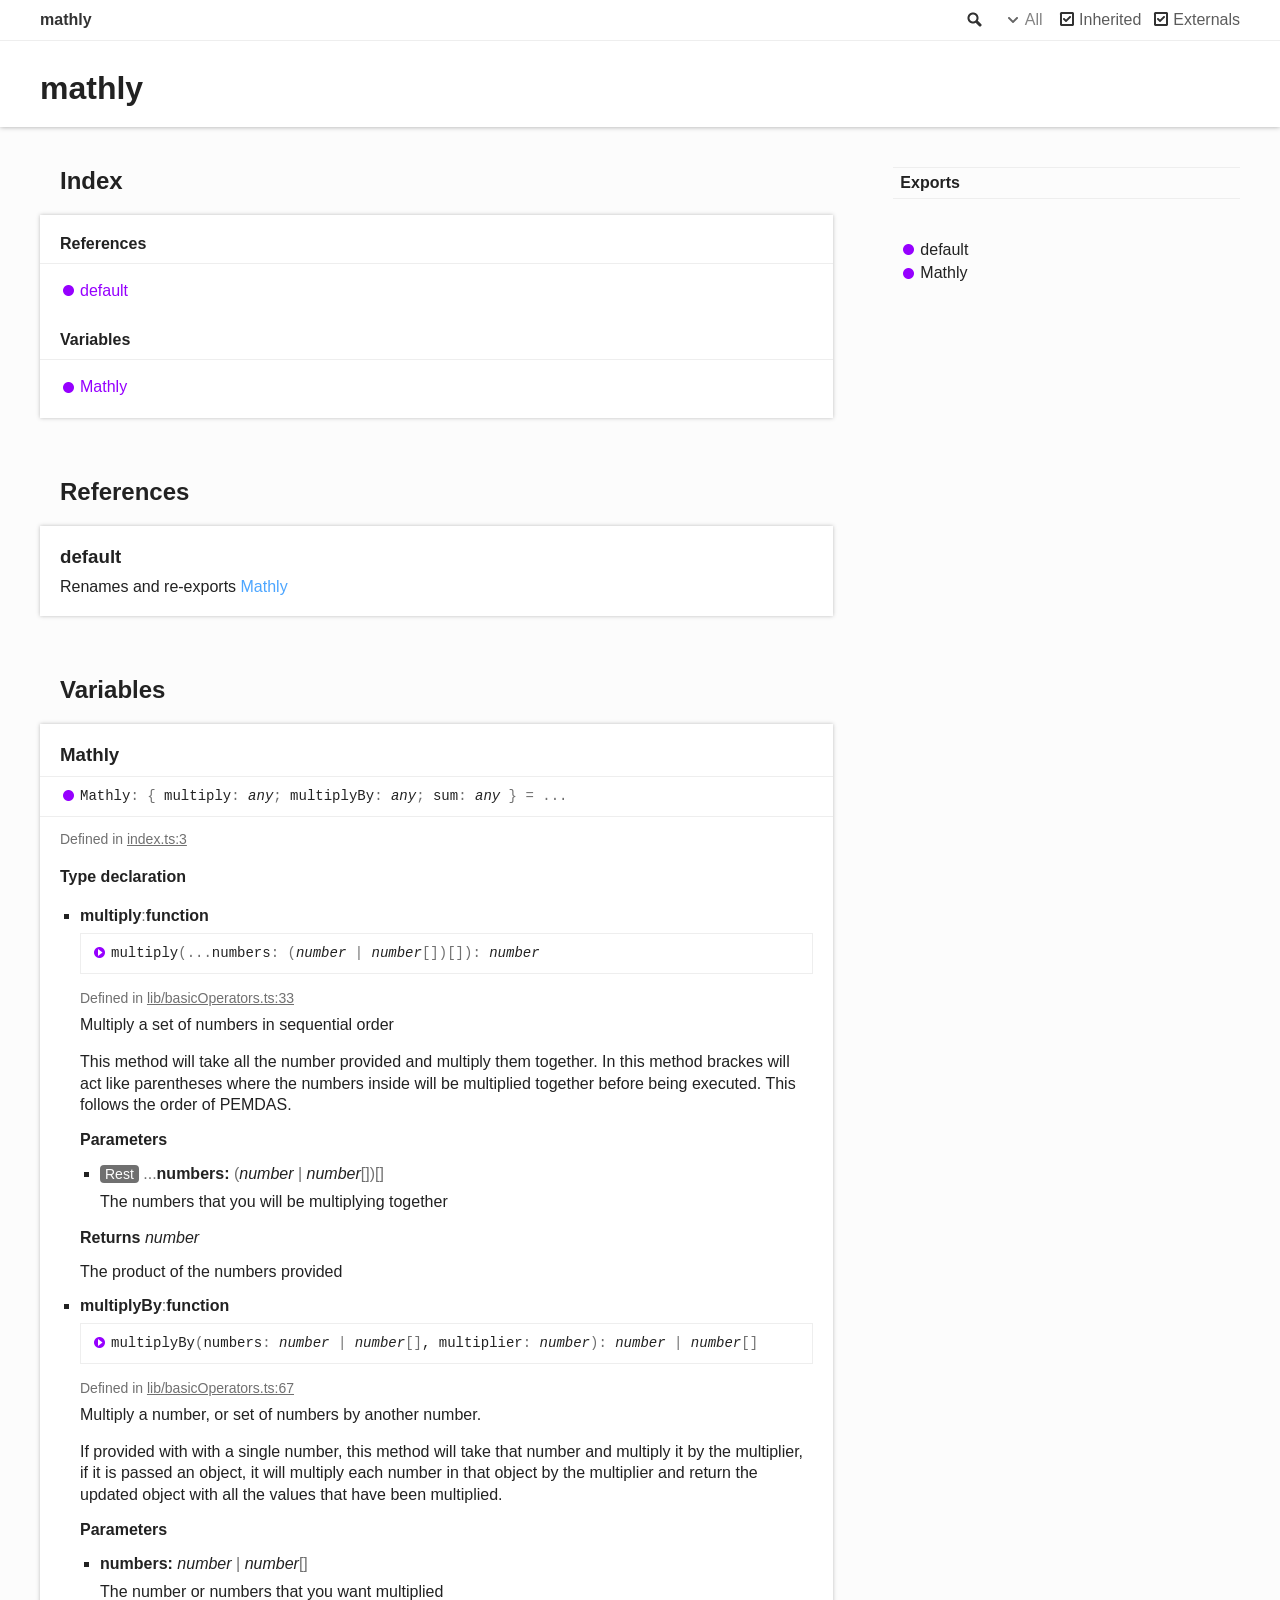
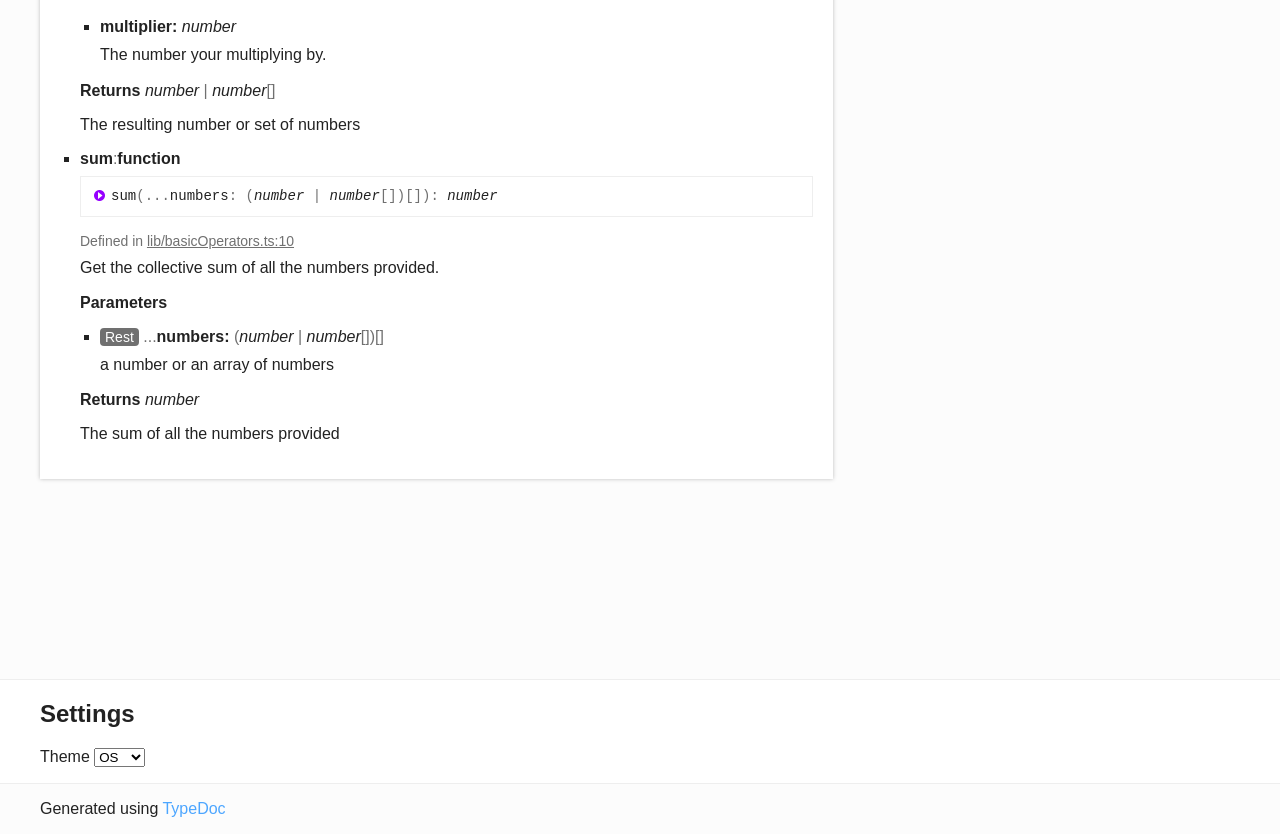
==== modules.html @ bd4e2dff "deploy: 43cf4c84e414faeef1e83f2909dddade9742cc37" ====
<!DOCTYPE html><html class="default"><head><meta charSet="utf-8"/><meta http-equiv="x-ua-compatible" content="IE=edge"/><title>mathly</title><meta name="description" content="Documentation for mathly"/><meta name="viewport" content="width=device-width, initial-scale=1"/><link rel="stylesheet" href="assets/style.css"/><link rel="stylesheet" href="assets/highlight.css"/><script async src="assets/search.js" id="search-script"></script></head><body><script>document.body.classList.add(localStorage.getItem("tsd-theme") || "os")</script><header><div class="tsd-page-toolbar"><div class="container"><div class="table-wrap"><div class="table-cell" id="tsd-search" data-base="."><div class="field"><label for="tsd-search-field" class="tsd-widget search no-caption">Search</label><input type="text" id="tsd-search-field"/></div><ul class="results"><li class="state loading">Preparing search index...</li><li class="state failure">The search index is not available</li></ul><a href="index.html" class="title">mathly</a></div><div class="table-cell" id="tsd-widgets"><div id="tsd-filter"><a href="#" class="tsd-widget options no-caption" data-toggle="options">Options</a><div class="tsd-filter-group"><div class="tsd-select" id="tsd-filter-visibility"><span class="tsd-select-label">All</span><ul class="tsd-select-list"><li data-value="public">Public</li><li data-value="protected">Public/Protected</li><li data-value="private" class="selected">All</li></ul></div> <input type="checkbox" id="tsd-filter-inherited" checked/><label class="tsd-widget" for="tsd-filter-inherited">Inherited</label><input type="checkbox" id="tsd-filter-externals" checked/><label class="tsd-widget" for="tsd-filter-externals">Externals</label></div></div><a href="#" class="tsd-widget menu no-caption" data-toggle="menu">Menu</a></div></div></div></div><div class="tsd-page-title"><div class="container"><h1>mathly</h1></div></div></header><div class="container container-main"><div class="row"><div class="col-8 col-content"><section class="tsd-panel-group tsd-index-group"><h2>Index</h2><section class="tsd-panel tsd-index-panel"><div class="tsd-index-content"><section class="tsd-index-section "><h3>References</h3><ul class="tsd-index-list"><li class="tsd-kind-reference"><a href="modules.html#default" class="tsd-kind-icon">default</a></li></ul></section><section class="tsd-index-section "><h3>Variables</h3><ul class="tsd-index-list"><li class="tsd-kind-variable"><a href="modules.html#Mathly" class="tsd-kind-icon">Mathly</a></li></ul></section></div></section></section><section class="tsd-panel-group tsd-member-group "><h2>References</h2><section class="tsd-panel tsd-member tsd-kind-reference"><a id="default" class="tsd-anchor"></a><h3>default</h3>Renames and re-exports <a href="modules.html#Mathly">Mathly</a></section></section><section class="tsd-panel-group tsd-member-group "><h2>Variables</h2><section class="tsd-panel tsd-member tsd-kind-variable"><a id="Mathly" class="tsd-anchor"></a><h3>Mathly</h3><div class="tsd-signature tsd-kind-icon">Mathly<span class="tsd-signature-symbol">:</span> <span class="tsd-signature-symbol">{ </span>multiply<span class="tsd-signature-symbol">: </span><span class="tsd-signature-type">any</span><span class="tsd-signature-symbol">; </span>multiplyBy<span class="tsd-signature-symbol">: </span><span class="tsd-signature-type">any</span><span class="tsd-signature-symbol">; </span>sum<span class="tsd-signature-symbol">: </span><span class="tsd-signature-type">any</span><span class="tsd-signature-symbol"> }</span><span class="tsd-signature-symbol"> = ...</span></div><aside class="tsd-sources"><ul><li>Defined in <a href="https://github.com/HoloPanio/mathly/blob/43cf4c8/src/index.ts#L3">index.ts:3</a></li></ul></aside><div class="tsd-type-declaration"><h4>Type declaration</h4><ul class="tsd-parameters"><li class="tsd-parameter"><h5>multiply<span class="tsd-signature-symbol">:</span>function</h5><ul class="tsd-signatures tsd-kind-method tsd-parent-kind-type-literal"><li class="tsd-signature tsd-kind-icon">multiply<span class="tsd-signature-symbol">(</span><span class="tsd-signature-symbol">...</span>numbers<span class="tsd-signature-symbol">: </span><span class="tsd-signature-symbol">(</span><span class="tsd-signature-type">number</span><span class="tsd-signature-symbol"> | </span><span class="tsd-signature-type">number</span><span class="tsd-signature-symbol">[]</span><span class="tsd-signature-symbol">)</span><span class="tsd-signature-symbol">[]</span><span class="tsd-signature-symbol">)</span><span class="tsd-signature-symbol">: </span><span class="tsd-signature-type">number</span></li></ul><ul class="tsd-descriptions"><li class="tsd-description"><aside class="tsd-sources"><ul><li>Defined in <a href="https://github.com/HoloPanio/mathly/blob/43cf4c8/src/lib/basicOperators.ts#L33">lib/basicOperators.ts:33</a></li></ul></aside><div class="tsd-comment tsd-typography"><div class="lead">
<p>Multiply a set of numbers in sequential order</p>
</div><div><p>This method will take all the number provided and multiply them together.  In this method brackes
will act like parentheses where the numbers inside will be multiplied together before being executed.
This follows the order of PEMDAS.</p>
</div></div><h4 class="tsd-parameters-title">Parameters</h4><ul class="tsd-parameters"><li><h5><span class="tsd-flag ts-flagRest">Rest</span> <span class="tsd-signature-symbol">...</span>numbers: <span class="tsd-signature-symbol">(</span><span class="tsd-signature-type">number</span><span class="tsd-signature-symbol"> | </span><span class="tsd-signature-type">number</span><span class="tsd-signature-symbol">[]</span><span class="tsd-signature-symbol">)</span><span class="tsd-signature-symbol">[]</span></h5><div class="tsd-comment tsd-typography"><div class="lead">
<p>The numbers that you will be multiplying together</p>
</div></div></li></ul><h4 class="tsd-returns-title">Returns <span class="tsd-signature-type">number</span></h4><div><p>The product of the numbers provided</p>
</div></li></ul></li><li class="tsd-parameter"><h5>multiply<wbr/>By<span class="tsd-signature-symbol">:</span>function</h5><ul class="tsd-signatures tsd-kind-method tsd-parent-kind-type-literal"><li class="tsd-signature tsd-kind-icon">multiply<wbr/>By<span class="tsd-signature-symbol">(</span>numbers<span class="tsd-signature-symbol">: </span><span class="tsd-signature-type">number</span><span class="tsd-signature-symbol"> | </span><span class="tsd-signature-type">number</span><span class="tsd-signature-symbol">[]</span>, multiplier<span class="tsd-signature-symbol">: </span><span class="tsd-signature-type">number</span><span class="tsd-signature-symbol">)</span><span class="tsd-signature-symbol">: </span><span class="tsd-signature-type">number</span><span class="tsd-signature-symbol"> | </span><span class="tsd-signature-type">number</span><span class="tsd-signature-symbol">[]</span></li></ul><ul class="tsd-descriptions"><li class="tsd-description"><aside class="tsd-sources"><ul><li>Defined in <a href="https://github.com/HoloPanio/mathly/blob/43cf4c8/src/lib/basicOperators.ts#L67">lib/basicOperators.ts:67</a></li></ul></aside><div class="tsd-comment tsd-typography"><div class="lead">
<p>Multiply a number, or set of numbers by another number.</p>
</div><div><p>If provided with with a single number, this method will take that number and multiply it by the
multiplier, if it is passed an object, it will multiply each number in that object by the multiplier
and return the updated object with all the values that have been multiplied.</p>
</div></div><h4 class="tsd-parameters-title">Parameters</h4><ul class="tsd-parameters"><li><h5>numbers: <span class="tsd-signature-type">number</span><span class="tsd-signature-symbol"> | </span><span class="tsd-signature-type">number</span><span class="tsd-signature-symbol">[]</span></h5><div class="tsd-comment tsd-typography"><div class="lead">
<p>The number or numbers that you want multiplied</p>
</div></div></li><li><h5>multiplier: <span class="tsd-signature-type">number</span></h5><div class="tsd-comment tsd-typography"><div class="lead">
<p>The number your multiplying by.</p>
</div></div></li></ul><h4 class="tsd-returns-title">Returns <span class="tsd-signature-type">number</span><span class="tsd-signature-symbol"> | </span><span class="tsd-signature-type">number</span><span class="tsd-signature-symbol">[]</span></h4><div><p>The resulting number or set of numbers</p>
</div></li></ul></li><li class="tsd-parameter"><h5>sum<span class="tsd-signature-symbol">:</span>function</h5><ul class="tsd-signatures tsd-kind-method tsd-parent-kind-type-literal"><li class="tsd-signature tsd-kind-icon">sum<span class="tsd-signature-symbol">(</span><span class="tsd-signature-symbol">...</span>numbers<span class="tsd-signature-symbol">: </span><span class="tsd-signature-symbol">(</span><span class="tsd-signature-type">number</span><span class="tsd-signature-symbol"> | </span><span class="tsd-signature-type">number</span><span class="tsd-signature-symbol">[]</span><span class="tsd-signature-symbol">)</span><span class="tsd-signature-symbol">[]</span><span class="tsd-signature-symbol">)</span><span class="tsd-signature-symbol">: </span><span class="tsd-signature-type">number</span></li></ul><ul class="tsd-descriptions"><li class="tsd-description"><aside class="tsd-sources"><ul><li>Defined in <a href="https://github.com/HoloPanio/mathly/blob/43cf4c8/src/lib/basicOperators.ts#L10">lib/basicOperators.ts:10</a></li></ul></aside><div class="tsd-comment tsd-typography"><div class="lead">
<p>Get the collective sum of all the numbers provided.</p>
</div></div><h4 class="tsd-parameters-title">Parameters</h4><ul class="tsd-parameters"><li><h5><span class="tsd-flag ts-flagRest">Rest</span> <span class="tsd-signature-symbol">...</span>numbers: <span class="tsd-signature-symbol">(</span><span class="tsd-signature-type">number</span><span class="tsd-signature-symbol"> | </span><span class="tsd-signature-type">number</span><span class="tsd-signature-symbol">[]</span><span class="tsd-signature-symbol">)</span><span class="tsd-signature-symbol">[]</span></h5><div class="tsd-comment tsd-typography"><div class="lead">
<p>a number or an array of numbers</p>
</div></div></li></ul><h4 class="tsd-returns-title">Returns <span class="tsd-signature-type">number</span></h4><div><p>The sum of all the numbers provided</p>
</div></li></ul></li></ul></div></section></section></div><div class="col-4 col-menu menu-sticky-wrap menu-highlight"><nav class="tsd-navigation primary"><ul><li class="current"><a href="modules.html">Exports</a></li></ul></nav><nav class="tsd-navigation secondary menu-sticky"><ul><li class="tsd-kind-reference"><a href="modules.html#default" class="tsd-kind-icon">default</a></li><li class="tsd-kind-variable"><a href="modules.html#Mathly" class="tsd-kind-icon">Mathly</a></li></ul></nav></div></div></div><footer class="with-border-bottom"><div class="container"><h2>Settings</h2><p>Theme <select id="theme"><option value="os">OS</option><option value="light">Light</option><option value="dark">Dark</option></select></p></div></footer><div class="container tsd-generator"><p>Generated using <a href="https://typedoc.org/" target="_blank">TypeDoc</a></p></div><div class="overlay"></div><script src="assets/main.js"></script></body></html>
---- assets/style.css ----
@import url("./icons.css");

:root {
    /* Light */
    --light-color-background: #fcfcfc;
    --light-color-secondary-background: #fff;
    --light-color-text: #222;
    --light-color-text-aside: #707070;
    --light-color-link: #4da6ff;
    --light-color-menu-divider: #eee;
    --light-color-menu-divider-focus: #000;
    --light-color-menu-label: #707070;
    --light-color-panel: var(--light-color-secondary-background);
    --light-color-panel-divider: #eee;
    --light-color-comment-tag: #707070;
    --light-color-comment-tag-text: #fff;
    --light-color-ts: #9600ff;
    --light-color-ts-interface: #647f1b;
    --light-color-ts-enum: #937210;
    --light-color-ts-class: #0672de;
    --light-color-ts-private: #707070;
    --light-color-toolbar: #fff;
    --light-color-toolbar-text: #333;
    --light-icon-filter: invert(0);
    --light-external-icon: url("data:image/svg+xml;utf8,<svg xmlns='http://www.w3.org/2000/svg' viewBox='0 0 100 100' width='10' height='10'><path fill-opacity='0' stroke='%23000' stroke-width='10' d='m43,35H5v60h60V57M45,5v10l10,10-30,30 20,20 30-30 10,10h10V5z'/></svg>");

    /* Dark */
    --dark-color-background: #36393f;
    --dark-color-secondary-background: #2f3136;
    --dark-color-text: #ffffff;
    --dark-color-text-aside: #e6e4e4;
    --dark-color-link: #00aff4;
    --dark-color-menu-divider: #eee;
    --dark-color-menu-divider-focus: #000;
    --dark-color-menu-label: #707070;
    --dark-color-panel: var(--dark-color-secondary-background);
    --dark-color-panel-divider: #818181;
    --dark-color-comment-tag: #dcddde;
    --dark-color-comment-tag-text: #2f3136;
    --dark-color-ts: #c97dff;
    --dark-color-ts-interface: #9cbe3c;
    --dark-color-ts-enum: #d6ab29;
    --dark-color-ts-class: #3695f3;
    --dark-color-ts-private: #e2e2e2;
    --dark-color-toolbar: #34373c;
    --dark-color-toolbar-text: #ffffff;
    --dark-icon-filter: invert(1);
    --dark-external-icon: url("data:image/svg+xml;utf8,<svg xmlns='http://www.w3.org/2000/svg' viewBox='0 0 100 100' width='10' height='10'><path fill-opacity='0' stroke='%23fff' stroke-width='10' d='m43,35H5v60h60V57M45,5v10l10,10-30,30 20,20 30-30 10,10h10V5z'/></svg>");
}

@media (prefers-color-scheme: light) {
    :root {
        --color-background: var(--light-color-background);
        --color-secondary-background: var(--light-color-secondary-background);
        --color-text: var(--light-color-text);
        --color-text-aside: var(--light-color-text-aside);
        --color-link: var(--light-color-link);
        --color-menu-divider: var(--light-color-menu-divider);
        --color-menu-divider-focus: var(--light-color-menu-divider-focus);
        --color-menu-label: var(--light-color-menu-label);
        --color-panel: var(--light-color-panel);
        --color-panel-divider: var(--light-color-panel-divider);
        --color-comment-tag: var(--light-color-comment-tag);
        --color-comment-tag-text: var(--light-color-comment-tag-text);
        --color-ts: var(--light-color-ts);
        --color-ts-interface: var(--light-color-ts-interface);
        --color-ts-enum: var(--light-color-ts-enum);
        --color-ts-class: var(--light-color-ts-class);
        --color-ts-private: var(--light-color-ts-private);
        --color-toolbar: var(--light-color-toolbar);
        --color-toolbar-text: var(--light-color-toolbar-text);
        --icon-filter: var(--light-icon-filter);
        --external-icon: var(--light-external-icon);
    }
}

@media (prefers-color-scheme: dark) {
    :root {
        --color-background: var(--dark-color-background);
        --color-secondary-background: var(--dark-color-secondary-background);
        --color-text: var(--dark-color-text);
        --color-text-aside: var(--dark-color-text-aside);
        --color-link: var(--dark-color-link);
        --color-menu-divider: var(--dark-color-menu-divider);
        --color-menu-divider-focus: var(--dark-color-menu-divider-focus);
        --color-menu-label: var(--dark-color-menu-label);
        --color-panel: var(--dark-color-panel);
        --color-panel-divider: var(--dark-color-panel-divider);
        --color-comment-tag: var(--dark-color-comment-tag);
        --color-comment-tag-text: var(--dark-color-comment-tag-text);
        --color-ts: var(--dark-color-ts);
        --color-ts-interface: var(--dark-color-ts-interface);
        --color-ts-enum: var(--dark-color-ts-enum);
        --color-ts-class: var(--dark-color-ts-class);
        --color-ts-private: var(--dark-color-ts-private);
        --color-toolbar: var(--dark-color-toolbar);
        --color-toolbar-text: var(--dark-color-toolbar-text);
        --icon-filter: var(--dark-icon-filter);
        --external-icon: var(--dark-external-icon);
    }
}

body {
    margin: 0;
}

body.light {
    --color-background: var(--light-color-background);
    --color-secondary-background: var(--light-color-secondary-background);
    --color-text: var(--light-color-text);
    --color-text-aside: var(--light-color-text-aside);
    --color-link: var(--light-color-link);
    --color-menu-divider: var(--light-color-menu-divider);
    --color-menu-divider-focus: var(--light-color-menu-divider-focus);
    --color-menu-label: var(--light-color-menu-label);
    --color-panel: var(--light-color-panel);
    --color-panel-divider: var(--light-color-panel-divider);
    --color-comment-tag: var(--light-color-comment-tag);
    --color-comment-tag-text: var(--light-color-comment-tag-text);
    --color-ts: var(--light-color-ts);
    --color-ts-interface: var(--light-color-ts-interface);
    --color-ts-enum: var(--light-color-ts-enum);
    --color-ts-class: var(--light-color-ts-class);
    --color-ts-private: var(--light-color-ts-private);
    --color-toolbar: var(--light-color-toolbar);
    --color-toolbar-text: var(--light-color-toolbar-text);
    --icon-filter: var(--light-icon-filter);
    --external-icon: var(--light-external-icon);
}

body.dark {
    --color-background: var(--dark-color-background);
    --color-secondary-background: var(--dark-color-secondary-background);
    --color-text: var(--dark-color-text);
    --color-text-aside: var(--dark-color-text-aside);
    --color-link: var(--dark-color-link);
    --color-menu-divider: var(--dark-color-menu-divider);
    --color-menu-divider-focus: var(--dark-color-menu-divider-focus);
    --color-menu-label: var(--dark-color-menu-label);
    --color-panel: var(--dark-color-panel);
    --color-panel-divider: var(--dark-color-panel-divider);
    --color-comment-tag: var(--dark-color-comment-tag);
    --color-comment-tag-text: var(--dark-color-comment-tag-text);
    --color-ts: var(--dark-color-ts);
    --color-ts-interface: var(--dark-color-ts-interface);
    --color-ts-enum: var(--dark-color-ts-enum);
    --color-ts-class: var(--dark-color-ts-class);
    --color-ts-private: var(--dark-color-ts-private);
    --color-toolbar: var(--dark-color-toolbar);
    --color-toolbar-text: var(--dark-color-toolbar-text);
    --icon-filter: var(--dark-icon-filter);
    --external-icon: var(--dark-external-icon);
}

h1 {
    font-size: 2em;
    margin: 0.67em 0;
}

h2 {
    font-size: 1.5em;
    margin: 0.83em 0;
}

h3 {
    font-size: 1.17em;
    margin: 1em 0;
}

h4,
.tsd-index-panel h3 {
    font-size: 1em;
    margin: 1.33em 0;
}

h5 {
    font-size: 0.83em;
    margin: 1.67em 0;
}

h6 {
    font-size: 0.67em;
    margin: 2.33em 0;
}

pre {
    white-space: pre;
    white-space: pre-wrap;
    word-wrap: break-word;
}

dl,
menu,
ol,
ul {
    margin: 1em 0;
}

dd {
    margin: 0 0 0 40px;
}

.container {
    max-width: 1200px;
    margin: 0 auto;
    padding: 0 40px;
}
@media (max-width: 640px) {
    .container {
        padding: 0 20px;
    }
}

.container-main {
    padding-bottom: 200px;
}

.row {
    display: flex;
    position: relative;
    margin: 0 -10px;
}
.row:after {
    visibility: hidden;
    display: block;
    content: "";
    clear: both;
    height: 0;
}

.col-4,
.col-8 {
    box-sizing: border-box;
    float: left;
    padding: 0 10px;
}

.col-4 {
    width: 33.3333333333%;
}
.col-8 {
    width: 66.6666666667%;
}

ul.tsd-descriptions > li > :first-child,
.tsd-panel > :first-child,
.col-8 > :first-child,
.col-4 > :first-child,
ul.tsd-descriptions > li > :first-child > :first-child,
.tsd-panel > :first-child > :first-child,
.col-8 > :first-child > :first-child,
.col-4 > :first-child > :first-child,
ul.tsd-descriptions > li > :first-child > :first-child > :first-child,
.tsd-panel > :first-child > :first-child > :first-child,
.col-8 > :first-child > :first-child > :first-child,
.col-4 > :first-child > :first-child > :first-child {
    margin-top: 0;
}
ul.tsd-descriptions > li > :last-child,
.tsd-panel > :last-child,
.col-8 > :last-child,
.col-4 > :last-child,
ul.tsd-descriptions > li > :last-child > :last-child,
.tsd-panel > :last-child > :last-child,
.col-8 > :last-child > :last-child,
.col-4 > :last-child > :last-child,
ul.tsd-descriptions > li > :last-child > :last-child > :last-child,
.tsd-panel > :last-child > :last-child > :last-child,
.col-8 > :last-child > :last-child > :last-child,
.col-4 > :last-child > :last-child > :last-child {
    margin-bottom: 0;
}

@keyframes fade-in {
    from {
        opacity: 0;
    }
    to {
        opacity: 1;
    }
}
@keyframes fade-out {
    from {
        opacity: 1;
        visibility: visible;
    }
    to {
        opacity: 0;
    }
}
@keyframes fade-in-delayed {
    0% {
        opacity: 0;
    }
    33% {
        opacity: 0;
    }
    100% {
        opacity: 1;
    }
}
@keyframes fade-out-delayed {
    0% {
        opacity: 1;
        visibility: visible;
    }
    66% {
        opacity: 0;
    }
    100% {
        opacity: 0;
    }
}
@keyframes shift-to-left {
    from {
        transform: translate(0, 0);
    }
    to {
        transform: translate(-25%, 0);
    }
}
@keyframes unshift-to-left {
    from {
        transform: translate(-25%, 0);
    }
    to {
        transform: translate(0, 0);
    }
}
@keyframes pop-in-from-right {
    from {
        transform: translate(100%, 0);
    }
    to {
        transform: translate(0, 0);
    }
}
@keyframes pop-out-to-right {
    from {
        transform: translate(0, 0);
        visibility: visible;
    }
    to {
        transform: translate(100%, 0);
    }
}
body {
    background: var(--color-background);
    font-family: "Segoe UI", sans-serif;
    font-size: 16px;
    color: var(--color-text);
}

a {
    color: var(--color-link);
    text-decoration: none;
}
a:hover {
    text-decoration: underline;
}
a.external[target="_blank"] {
    background-image: var(--external-icon);
    background-position: top 3px right;
    background-repeat: no-repeat;
    padding-right: 13px;
}

code,
pre {
    font-family: Menlo, Monaco, Consolas, "Courier New", monospace;
    padding: 0.2em;
    margin: 0;
    font-size: 14px;
}

pre {
    padding: 10px;
}
pre code {
    padding: 0;
    font-size: 100%;
}

blockquote {
    margin: 1em 0;
    padding-left: 1em;
    border-left: 4px solid gray;
}

.tsd-typography {
    line-height: 1.333em;
}
.tsd-typography ul {
    list-style: square;
    padding: 0 0 0 20px;
    margin: 0;
}
.tsd-typography h4,
.tsd-typography .tsd-index-panel h3,
.tsd-index-panel .tsd-typography h3,
.tsd-typography h5,
.tsd-typography h6 {
    font-size: 1em;
    margin: 0;
}
.tsd-typography h5,
.tsd-typography h6 {
    font-weight: normal;
}
.tsd-typography p,
.tsd-typography ul,
.tsd-typography ol {
    margin: 1em 0;
}

@media (min-width: 901px) and (max-width: 1024px) {
    html .col-content {
        width: 72%;
    }
    html .col-menu {
        width: 28%;
    }
    html .tsd-navigation {
        padding-left: 10px;
    }
}
@media (max-width: 900px) {
    html .col-content {
        float: none;
        width: 100%;
    }
    html .col-menu {
        position: fixed !important;
        overflow: auto;
        -webkit-overflow-scrolling: touch;
        z-index: 1024;
        top: 0 !important;
        bottom: 0 !important;
        left: auto !important;
        right: 0 !important;
        width: 100%;
        padding: 20px 20px 0 0;
        max-width: 450px;
        visibility: hidden;
        background-color: var(--color-panel);
        transform: translate(100%, 0);
    }
    html .col-menu > *:last-child {
        padding-bottom: 20px;
    }
    html .overlay {
        content: "";
        display: block;
        position: fixed;
        z-index: 1023;
        top: 0;
        left: 0;
        right: 0;
        bottom: 0;
        background-color: rgba(0, 0, 0, 0.75);
        visibility: hidden;
    }

    .to-has-menu .overlay {
        animation: fade-in 0.4s;
    }

    .to-has-menu :is(header, footer, .col-content) {
        animation: shift-to-left 0.4s;
    }

    .to-has-menu .col-menu {
        animation: pop-in-from-right 0.4s;
    }

    .from-has-menu .overlay {
        animation: fade-out 0.4s;
    }

    .from-has-menu :is(header, footer, .col-content) {
        animation: unshift-to-left 0.4s;
    }

    .from-has-menu .col-menu {
        animation: pop-out-to-right 0.4s;
    }

    .has-menu body {
        overflow: hidden;
    }
    .has-menu .overlay {
        visibility: visible;
    }
    .has-menu :is(header, footer, .col-content) {
        transform: translate(-25%, 0);
    }
    .has-menu .col-menu {
        visibility: visible;
        transform: translate(0, 0);
        display: grid;
        grid-template-rows: auto 1fr;
        max-height: 100vh;
    }
    .has-menu .tsd-navigation {
        max-height: 100%;
    }
}

.tsd-page-title {
    padding: 70px 0 20px 0;
    margin: 0 0 40px 0;
    background: var(--color-panel);
    box-shadow: 0 0 5px rgba(0, 0, 0, 0.35);
}
.tsd-page-title h1 {
    margin: 0;
}

.tsd-breadcrumb {
    margin: 0;
    padding: 0;
    color: var(--color-text-aside);
}
.tsd-breadcrumb a {
    color: var(--color-text-aside);
    text-decoration: none;
}
.tsd-breadcrumb a:hover {
    text-decoration: underline;
}
.tsd-breadcrumb li {
    display: inline;
}
.tsd-breadcrumb li:after {
    content: " / ";
}

dl.tsd-comment-tags {
    overflow: hidden;
}
dl.tsd-comment-tags dt {
    float: left;
    padding: 1px 5px;
    margin: 0 10px 0 0;
    border-radius: 4px;
    border: 1px solid var(--color-comment-tag);
    color: var(--color-comment-tag);
    font-size: 0.8em;
    font-weight: normal;
}
dl.tsd-comment-tags dd {
    margin: 0 0 10px 0;
}
dl.tsd-comment-tags dd:before,
dl.tsd-comment-tags dd:after {
    display: table;
    content: " ";
}
dl.tsd-comment-tags dd pre,
dl.tsd-comment-tags dd:after {
    clear: both;
}
dl.tsd-comment-tags p {
    margin: 0;
}

.tsd-panel.tsd-comment .lead {
    font-size: 1.1em;
    line-height: 1.333em;
    margin-bottom: 2em;
}
.tsd-panel.tsd-comment .lead:last-child {
    margin-bottom: 0;
}

.toggle-protected .tsd-is-private {
    display: none;
}

.toggle-public .tsd-is-private,
.toggle-public .tsd-is-protected,
.toggle-public .tsd-is-private-protected {
    display: none;
}

.toggle-inherited .tsd-is-inherited {
    display: none;
}

.toggle-externals .tsd-is-external {
    display: none;
}

#tsd-filter {
    position: relative;
    display: inline-block;
    height: 40px;
    vertical-align: bottom;
}
.no-filter #tsd-filter {
    display: none;
}
#tsd-filter .tsd-filter-group {
    display: inline-block;
    height: 40px;
    vertical-align: bottom;
    white-space: nowrap;
}
#tsd-filter input {
    display: none;
}
@media (max-width: 900px) {
    #tsd-filter .tsd-filter-group {
        display: block;
        position: absolute;
        top: 40px;
        right: 20px;
        height: auto;
        background-color: var(--color-panel);
        visibility: hidden;
        transform: translate(50%, 0);
        box-shadow: 0 0 4px rgba(0, 0, 0, 0.25);
    }
    .has-options #tsd-filter .tsd-filter-group {
        visibility: visible;
    }
    .to-has-options #tsd-filter .tsd-filter-group {
        animation: fade-in 0.2s;
    }
    .from-has-options #tsd-filter .tsd-filter-group {
        animation: fade-out 0.2s;
    }
    #tsd-filter label,
    #tsd-filter .tsd-select {
        display: block;
        padding-right: 20px;
    }
}

footer {
    border-top: 1px solid var(--color-panel-divider);
    background-color: var(--color-panel);
}
footer:after {
    content: "";
    display: table;
}
footer.with-border-bottom {
    border-bottom: 1px solid var(--color-panel-divider);
}
footer .tsd-legend-group {
    font-size: 0;
}
footer .tsd-legend {
    display: inline-block;
    width: 25%;
    padding: 0;
    font-size: 16px;
    list-style: none;
    line-height: 1.333em;
    vertical-align: top;
}
@media (max-width: 900px) {
    footer .tsd-legend {
        width: 50%;
    }
}

.tsd-hierarchy {
    list-style: square;
    padding: 0 0 0 20px;
    margin: 0;
}
.tsd-hierarchy .target {
    font-weight: bold;
}

.tsd-index-panel .tsd-index-content {
    margin-bottom: -30px !important;
}
.tsd-index-panel .tsd-index-section {
    margin-bottom: 30px !important;
}
.tsd-index-panel h3 {
    margin: 0 -20px 10px -20px;
    padding: 0 20px 10px 20px;
    border-bottom: 1px solid var(--color-panel-divider);
}
.tsd-index-panel ul.tsd-index-list {
    -webkit-column-count: 3;
    -moz-column-count: 3;
    -ms-column-count: 3;
    -o-column-count: 3;
    column-count: 3;
    -webkit-column-gap: 20px;
    -moz-column-gap: 20px;
    -ms-column-gap: 20px;
    -o-column-gap: 20px;
    column-gap: 20px;
    padding: 0;
    list-style: none;
    line-height: 1.333em;
}
@media (max-width: 900px) {
    .tsd-index-panel ul.tsd-index-list {
        -webkit-column-count: 1;
        -moz-column-count: 1;
        -ms-column-count: 1;
        -o-column-count: 1;
        column-count: 1;
    }
}
@media (min-width: 901px) and (max-width: 1024px) {
    .tsd-index-panel ul.tsd-index-list {
        -webkit-column-count: 2;
        -moz-column-count: 2;
        -ms-column-count: 2;
        -o-column-count: 2;
        column-count: 2;
    }
}
.tsd-index-panel ul.tsd-index-list li {
    -webkit-page-break-inside: avoid;
    -moz-page-break-inside: avoid;
    -ms-page-break-inside: avoid;
    -o-page-break-inside: avoid;
    page-break-inside: avoid;
}
.tsd-index-panel a,
.tsd-index-panel .tsd-parent-kind-module a {
    color: var(--color-ts);
}
.tsd-index-panel .tsd-parent-kind-interface a {
    color: var(--color-ts-interface);
}
.tsd-index-panel .tsd-parent-kind-enum a {
    color: var(--color-ts-enum);
}
.tsd-index-panel .tsd-parent-kind-class a {
    color: var(--color-ts-class);
}
.tsd-index-panel .tsd-kind-module a {
    color: var(--color-ts);
}
.tsd-index-panel .tsd-kind-interface a {
    color: var(--color-ts-interface);
}
.tsd-index-panel .tsd-kind-enum a {
    color: var(--color-ts-enum);
}
.tsd-index-panel .tsd-kind-class a {
    color: var(--color-ts-class);
}
.tsd-index-panel .tsd-is-private a {
    color: var(--color-ts-private);
}

.tsd-flag {
    display: inline-block;
    padding: 1px 5px;
    border-radius: 4px;
    color: var(--color-comment-tag-text);
    background-color: var(--color-comment-tag);
    text-indent: 0;
    font-size: 14px;
    font-weight: normal;
}

.tsd-anchor {
    position: absolute;
    top: -100px;
}

.tsd-member {
    position: relative;
}
.tsd-member .tsd-anchor + h3 {
    margin-top: 0;
    margin-bottom: 0;
    border-bottom: none;
}
.tsd-member [data-tsd-kind] {
    color: var(--color-ts);
}
.tsd-member [data-tsd-kind="Interface"] {
    color: var(--color-ts-interface);
}
.tsd-member [data-tsd-kind="Enum"] {
    color: var(--color-ts-enum);
}
.tsd-member [data-tsd-kind="Class"] {
    color: var(--color-ts-class);
}
.tsd-member [data-tsd-kind="Private"] {
    color: var(--color-ts-private);
}

.tsd-navigation {
    margin: 0 0 0 40px;
}
.tsd-navigation a {
    display: block;
    padding-top: 2px;
    padding-bottom: 2px;
    border-left: 2px solid transparent;
    color: var(--color-text);
    text-decoration: none;
    transition: border-left-color 0.1s;
}
.tsd-navigation a:hover {
    text-decoration: underline;
}
.tsd-navigation ul {
    margin: 0;
    padding: 0;
    list-style: none;
}
.tsd-navigation li {
    padding: 0;
}

.tsd-navigation.primary {
    padding-bottom: 40px;
}
.tsd-navigation.primary a {
    display: block;
    padding-top: 6px;
    padding-bottom: 6px;
}
.tsd-navigation.primary ul li a {
    padding-left: 5px;
}
.tsd-navigation.primary ul li li a {
    padding-left: 25px;
}
.tsd-navigation.primary ul li li li a {
    padding-left: 45px;
}
.tsd-navigation.primary ul li li li li a {
    padding-left: 65px;
}
.tsd-navigation.primary ul li li li li li a {
    padding-left: 85px;
}
.tsd-navigation.primary ul li li li li li li a {
    padding-left: 105px;
}
.tsd-navigation.primary > ul {
    border-bottom: 1px solid var(--color-panel-divider);
}
.tsd-navigation.primary li {
    border-top: 1px solid var(--color-panel-divider);
}
.tsd-navigation.primary li.current > a {
    font-weight: bold;
}
.tsd-navigation.primary li.label span {
    display: block;
    padding: 20px 0 6px 5px;
    color: var(--color-menu-label);
}
.tsd-navigation.primary li.globals + li > span,
.tsd-navigation.primary li.globals + li > a {
    padding-top: 20px;
}

.tsd-navigation.secondary {
    max-height: calc(100vh - 1rem - 40px);
    overflow: auto;
    position: sticky;
    top: calc(0.5rem + 40px);
    transition: 0.3s;
}
.tsd-navigation.secondary.tsd-navigation--toolbar-hide {
    max-height: calc(100vh - 1rem);
    top: 0.5rem;
}
.tsd-navigation.secondary ul {
    transition: opacity 0.2s;
}
.tsd-navigation.secondary ul li a {
    padding-left: 25px;
}
.tsd-navigation.secondary ul li li a {
    padding-left: 45px;
}
.tsd-navigation.secondary ul li li li a {
    padding-left: 65px;
}
.tsd-navigation.secondary ul li li li li a {
    padding-left: 85px;
}
.tsd-navigation.secondary ul li li li li li a {
    padding-left: 105px;
}
.tsd-navigation.secondary ul li li li li li li a {
    padding-left: 125px;
}
.tsd-navigation.secondary ul.current a {
    border-left-color: var(--color-panel-divider);
}
.tsd-navigation.secondary li.focus > a,
.tsd-navigation.secondary ul.current li.focus > a {
    border-left-color: var(--color-menu-divider-focus);
}
.tsd-navigation.secondary li.current {
    margin-top: 20px;
    margin-bottom: 20px;
    border-left-color: var(--color-panel-divider);
}
.tsd-navigation.secondary li.current > a {
    font-weight: bold;
}

@media (min-width: 901px) {
    .menu-sticky-wrap {
        position: static;
    }
}

.tsd-panel {
    margin: 20px 0;
    padding: 20px;
    background-color: var(--color-panel);
    box-shadow: 0 0 4px rgba(0, 0, 0, 0.25);
}
.tsd-panel:empty {
    display: none;
}
.tsd-panel > h1,
.tsd-panel > h2,
.tsd-panel > h3 {
    margin: 1.5em -20px 10px -20px;
    padding: 0 20px 10px 20px;
    border-bottom: 1px solid var(--color-panel-divider);
}
.tsd-panel > h1.tsd-before-signature,
.tsd-panel > h2.tsd-before-signature,
.tsd-panel > h3.tsd-before-signature {
    margin-bottom: 0;
    border-bottom: 0;
}
.tsd-panel table {
    display: block;
    width: 100%;
    overflow: auto;
    margin-top: 10px;
    word-break: normal;
    word-break: keep-all;
    border-collapse: collapse;
}
.tsd-panel table th {
    font-weight: bold;
}
.tsd-panel table th,
.tsd-panel table td {
    padding: 6px 13px;
    border: 1px solid var(--color-panel-divider);
}
.tsd-panel table tr {
    background: var(--color-background);
}
.tsd-panel table tr:nth-child(even) {
    background: var(--color-secondary-background);
}

.tsd-panel-group {
    margin: 60px 0;
}
.tsd-panel-group > h1,
.tsd-panel-group > h2,
.tsd-panel-group > h3 {
    padding-left: 20px;
    padding-right: 20px;
}

#tsd-search {
    transition: background-color 0.2s;
}
#tsd-search .title {
    position: relative;
    z-index: 2;
}
#tsd-search .field {
    position: absolute;
    left: 0;
    top: 0;
    right: 40px;
    height: 40px;
}
#tsd-search .field input {
    box-sizing: border-box;
    position: relative;
    top: -50px;
    z-index: 1;
    width: 100%;
    padding: 0 10px;
    opacity: 0;
    outline: 0;
    border: 0;
    background: transparent;
    color: var(--color-text);
}
#tsd-search .field label {
    position: absolute;
    overflow: hidden;
    right: -40px;
}
#tsd-search .field input,
#tsd-search .title {
    transition: opacity 0.2s;
}
#tsd-search .results {
    position: absolute;
    visibility: hidden;
    top: 40px;
    width: 100%;
    margin: 0;
    padding: 0;
    list-style: none;
    box-shadow: 0 0 4px rgba(0, 0, 0, 0.25);
}
#tsd-search .results li {
    padding: 0 10px;
    background-color: var(--color-background);
}
#tsd-search .results li:nth-child(even) {
    background-color: var(--color-panel);
}
#tsd-search .results li.state {
    display: none;
}
#tsd-search .results li.current,
#tsd-search .results li:hover {
    background-color: var(--color-panel-divider);
}
#tsd-search .results a {
    display: block;
}
#tsd-search .results a:before {
    top: 10px;
}
#tsd-search .results span.parent {
    color: var(--color-text-aside);
    font-weight: normal;
}
#tsd-search.has-focus {
    background-color: var(--color-panel-divider);
}
#tsd-search.has-focus .field input {
    top: 0;
    opacity: 1;
}
#tsd-search.has-focus .title {
    z-index: 0;
    opacity: 0;
}
#tsd-search.has-focus .results {
    visibility: visible;
}
#tsd-search.loading .results li.state.loading {
    display: block;
}
#tsd-search.failure .results li.state.failure {
    display: block;
}

.tsd-signature {
    margin: 0 0 1em 0;
    padding: 10px;
    border: 1px solid var(--color-panel-divider);
    font-family: Menlo, Monaco, Consolas, "Courier New", monospace;
    font-size: 14px;
    overflow-x: auto;
}
.tsd-signature.tsd-kind-icon {
    padding-left: 30px;
}
.tsd-signature.tsd-kind-icon:before {
    top: 10px;
    left: 10px;
}
.tsd-panel > .tsd-signature {
    margin-left: -20px;
    margin-right: -20px;
    border-width: 1px 0;
}
.tsd-panel > .tsd-signature.tsd-kind-icon {
    padding-left: 40px;
}
.tsd-panel > .tsd-signature.tsd-kind-icon:before {
    left: 20px;
}

.tsd-signature-symbol {
    color: var(--color-text-aside);
    font-weight: normal;
}

.tsd-signature-type {
    font-style: italic;
    font-weight: normal;
}

.tsd-signatures {
    padding: 0;
    margin: 0 0 1em 0;
    border: 1px solid var(--color-panel-divider);
}
.tsd-signatures .tsd-signature {
    margin: 0;
    border-width: 1px 0 0 0;
    transition: background-color 0.1s;
}
.tsd-signatures .tsd-signature:first-child {
    border-top-width: 0;
}
.tsd-signatures .tsd-signature.current {
    background-color: var(--color-panel-divider);
}
.tsd-signatures.active > .tsd-signature {
    cursor: pointer;
}
.tsd-panel > .tsd-signatures {
    margin-left: -20px;
    margin-right: -20px;
    border-width: 1px 0;
}
.tsd-panel > .tsd-signatures .tsd-signature.tsd-kind-icon {
    padding-left: 40px;
}
.tsd-panel > .tsd-signatures .tsd-signature.tsd-kind-icon:before {
    left: 20px;
}
.tsd-panel > a.anchor + .tsd-signatures {
    border-top-width: 0;
    margin-top: -20px;
}

ul.tsd-descriptions {
    position: relative;
    overflow: hidden;
    padding: 0;
    list-style: none;
}
ul.tsd-descriptions.active > .tsd-description {
    display: none;
}
ul.tsd-descriptions.active > .tsd-description.current {
    display: block;
}
ul.tsd-descriptions.active > .tsd-description.fade-in {
    animation: fade-in-delayed 0.3s;
}
ul.tsd-descriptions.active > .tsd-description.fade-out {
    animation: fade-out-delayed 0.3s;
    position: absolute;
    display: block;
    top: 0;
    left: 0;
    right: 0;
    opacity: 0;
    visibility: hidden;
}
ul.tsd-descriptions h4,
ul.tsd-descriptions .tsd-index-panel h3,
.tsd-index-panel ul.tsd-descriptions h3 {
    font-size: 16px;
    margin: 1em 0 0.5em 0;
}

ul.tsd-parameters,
ul.tsd-type-parameters {
    list-style: square;
    margin: 0;
    padding-left: 20px;
}
ul.tsd-parameters > li.tsd-parameter-signature,
ul.tsd-type-parameters > li.tsd-parameter-signature {
    list-style: none;
    margin-left: -20px;
}
ul.tsd-parameters h5,
ul.tsd-type-parameters h5 {
    font-size: 16px;
    margin: 1em 0 0.5em 0;
}
ul.tsd-parameters .tsd-comment,
ul.tsd-type-parameters .tsd-comment {
    margin-top: -0.5em;
}

.tsd-sources {
    font-size: 14px;
    color: var(--color-text-aside);
    margin: 0 0 1em 0;
}
.tsd-sources a {
    color: var(--color-text-aside);
    text-decoration: underline;
}
.tsd-sources ul,
.tsd-sources p {
    margin: 0 !important;
}
.tsd-sources ul {
    list-style: none;
    padding: 0;
}

.tsd-page-toolbar {
    position: fixed;
    z-index: 1;
    top: 0;
    left: 0;
    width: 100%;
    height: 40px;
    color: var(--color-toolbar-text);
    background: var(--color-toolbar);
    border-bottom: 1px solid var(--color-panel-divider);
    transition: transform 0.3s linear;
}
.tsd-page-toolbar a {
    color: var(--color-toolbar-text);
    text-decoration: none;
}
.tsd-page-toolbar a.title {
    font-weight: bold;
}
.tsd-page-toolbar a.title:hover {
    text-decoration: underline;
}
.tsd-page-toolbar .table-wrap {
    display: table;
    width: 100%;
    height: 40px;
}
.tsd-page-toolbar .table-cell {
    display: table-cell;
    position: relative;
    white-space: nowrap;
    line-height: 40px;
}
.tsd-page-toolbar .table-cell:first-child {
    width: 100%;
}

.tsd-page-toolbar--hide {
    transform: translateY(-100%);
}

.tsd-select .tsd-select-list li:before,
.tsd-select .tsd-select-label:before,
.tsd-widget:before {
    content: "";
    display: inline-block;
    width: 40px;
    height: 40px;
    margin: 0 -8px 0 0;
    background-image: url(./widgets.png);
    background-repeat: no-repeat;
    text-indent: -1024px;
    vertical-align: bottom;
    filter: var(--icon-filter);
}
@media (-webkit-min-device-pixel-ratio: 1.5), (min-resolution: 144dpi) {
    .tsd-select .tsd-select-list li:before,
    .tsd-select .tsd-select-label:before,
    .tsd-widget:before {
        background-image: url(./widgets@2x.png);
        background-size: 320px 40px;
    }
}

.tsd-widget {
    display: inline-block;
    overflow: hidden;
    opacity: 0.8;
    height: 40px;
    transition: opacity 0.1s, background-color 0.2s;
    vertical-align: bottom;
    cursor: pointer;
}
.tsd-widget:hover {
    opacity: 0.9;
}
.tsd-widget.active {
    opacity: 1;
    background-color: var(--color-panel-divider);
}
.tsd-widget.no-caption {
    width: 40px;
}
.tsd-widget.no-caption:before {
    margin: 0;
}
.tsd-widget.search:before {
    background-position: 0 0;
}
.tsd-widget.menu:before {
    background-position: -40px 0;
}
.tsd-widget.options:before {
    background-position: -80px 0;
}
.tsd-widget.options,
.tsd-widget.menu {
    display: none;
}
@media (max-width: 900px) {
    .tsd-widget.options,
    .tsd-widget.menu {
        display: inline-block;
    }
}
input[type="checkbox"] + .tsd-widget:before {
    background-position: -120px 0;
}
input[type="checkbox"]:checked + .tsd-widget:before {
    background-position: -160px 0;
}

.tsd-select {
    position: relative;
    display: inline-block;
    height: 40px;
    transition: opacity 0.1s, background-color 0.2s;
    vertical-align: bottom;
    cursor: pointer;
}
.tsd-select .tsd-select-label {
    opacity: 0.6;
    transition: opacity 0.2s;
}
.tsd-select .tsd-select-label:before {
    background-position: -240px 0;
}
.tsd-select.active .tsd-select-label {
    opacity: 0.8;
}
.tsd-select.active .tsd-select-list {
    visibility: visible;
    opacity: 1;
    transition-delay: 0s;
}
.tsd-select .tsd-select-list {
    position: absolute;
    visibility: hidden;
    top: 40px;
    left: 0;
    margin: 0;
    padding: 0;
    opacity: 0;
    list-style: none;
    box-shadow: 0 0 4px rgba(0, 0, 0, 0.25);
    transition: visibility 0s 0.2s, opacity 0.2s;
}
.tsd-select .tsd-select-list li {
    padding: 0 20px 0 0;
    background-color: var(--color-background);
}
.tsd-select .tsd-select-list li:before {
    background-position: 40px 0;
}
.tsd-select .tsd-select-list li:nth-child(even) {
    background-color: var(--color-panel);
}
.tsd-select .tsd-select-list li:hover {
    background-color: var(--color-panel-divider);
}
.tsd-select .tsd-select-list li.selected:before {
    background-position: -200px 0;
}
@media (max-width: 900px) {
    .tsd-select .tsd-select-list {
        top: 0;
        left: auto;
        right: 100%;
        margin-right: -5px;
    }
    .tsd-select .tsd-select-label:before {
        background-position: -280px 0;
    }
}

img {
    max-width: 100%;
}
---- assets/highlight.css ----
:root {
    --light-hl-0: #008000;
    --dark-hl-0: #6A9955;
    --light-hl-1: #000000;
    --dark-hl-1: #D4D4D4;
    --light-hl-2: #AF00DB;
    --dark-hl-2: #C586C0;
    --light-hl-3: #001080;
    --dark-hl-3: #9CDCFE;
    --light-hl-4: #A31515;
    --dark-hl-4: #CE9178;
    --light-hl-5: #795E26;
    --dark-hl-5: #DCDCAA;
    --light-hl-6: #098658;
    --dark-hl-6: #B5CEA8;
    --light-code-background: #FFFFFF;
    --dark-code-background: #1E1E1E;
}

@media (prefers-color-scheme: light) { :root {
    --hl-0: var(--light-hl-0);
    --hl-1: var(--light-hl-1);
    --hl-2: var(--light-hl-2);
    --hl-3: var(--light-hl-3);
    --hl-4: var(--light-hl-4);
    --hl-5: var(--light-hl-5);
    --hl-6: var(--light-hl-6);
    --code-background: var(--light-code-background);
} }

@media (prefers-color-scheme: dark) { :root {
    --hl-0: var(--dark-hl-0);
    --hl-1: var(--dark-hl-1);
    --hl-2: var(--dark-hl-2);
    --hl-3: var(--dark-hl-3);
    --hl-4: var(--dark-hl-4);
    --hl-5: var(--dark-hl-5);
    --hl-6: var(--dark-hl-6);
    --code-background: var(--dark-code-background);
} }

body.light {
    --hl-0: var(--light-hl-0);
    --hl-1: var(--light-hl-1);
    --hl-2: var(--light-hl-2);
    --hl-3: var(--light-hl-3);
    --hl-4: var(--light-hl-4);
    --hl-5: var(--light-hl-5);
    --hl-6: var(--light-hl-6);
    --code-background: var(--light-code-background);
}

body.dark {
    --hl-0: var(--dark-hl-0);
    --hl-1: var(--dark-hl-1);
    --hl-2: var(--dark-hl-2);
    --hl-3: var(--dark-hl-3);
    --hl-4: var(--dark-hl-4);
    --hl-5: var(--dark-hl-5);
    --hl-6: var(--dark-hl-6);
    --code-background: var(--dark-code-background);
}

.hl-0 { color: var(--hl-0); }
.hl-1 { color: var(--hl-1); }
.hl-2 { color: var(--hl-2); }
.hl-3 { color: var(--hl-3); }
.hl-4 { color: var(--hl-4); }
.hl-5 { color: var(--hl-5); }
.hl-6 { color: var(--hl-6); }
pre, code { background: var(--code-background); }
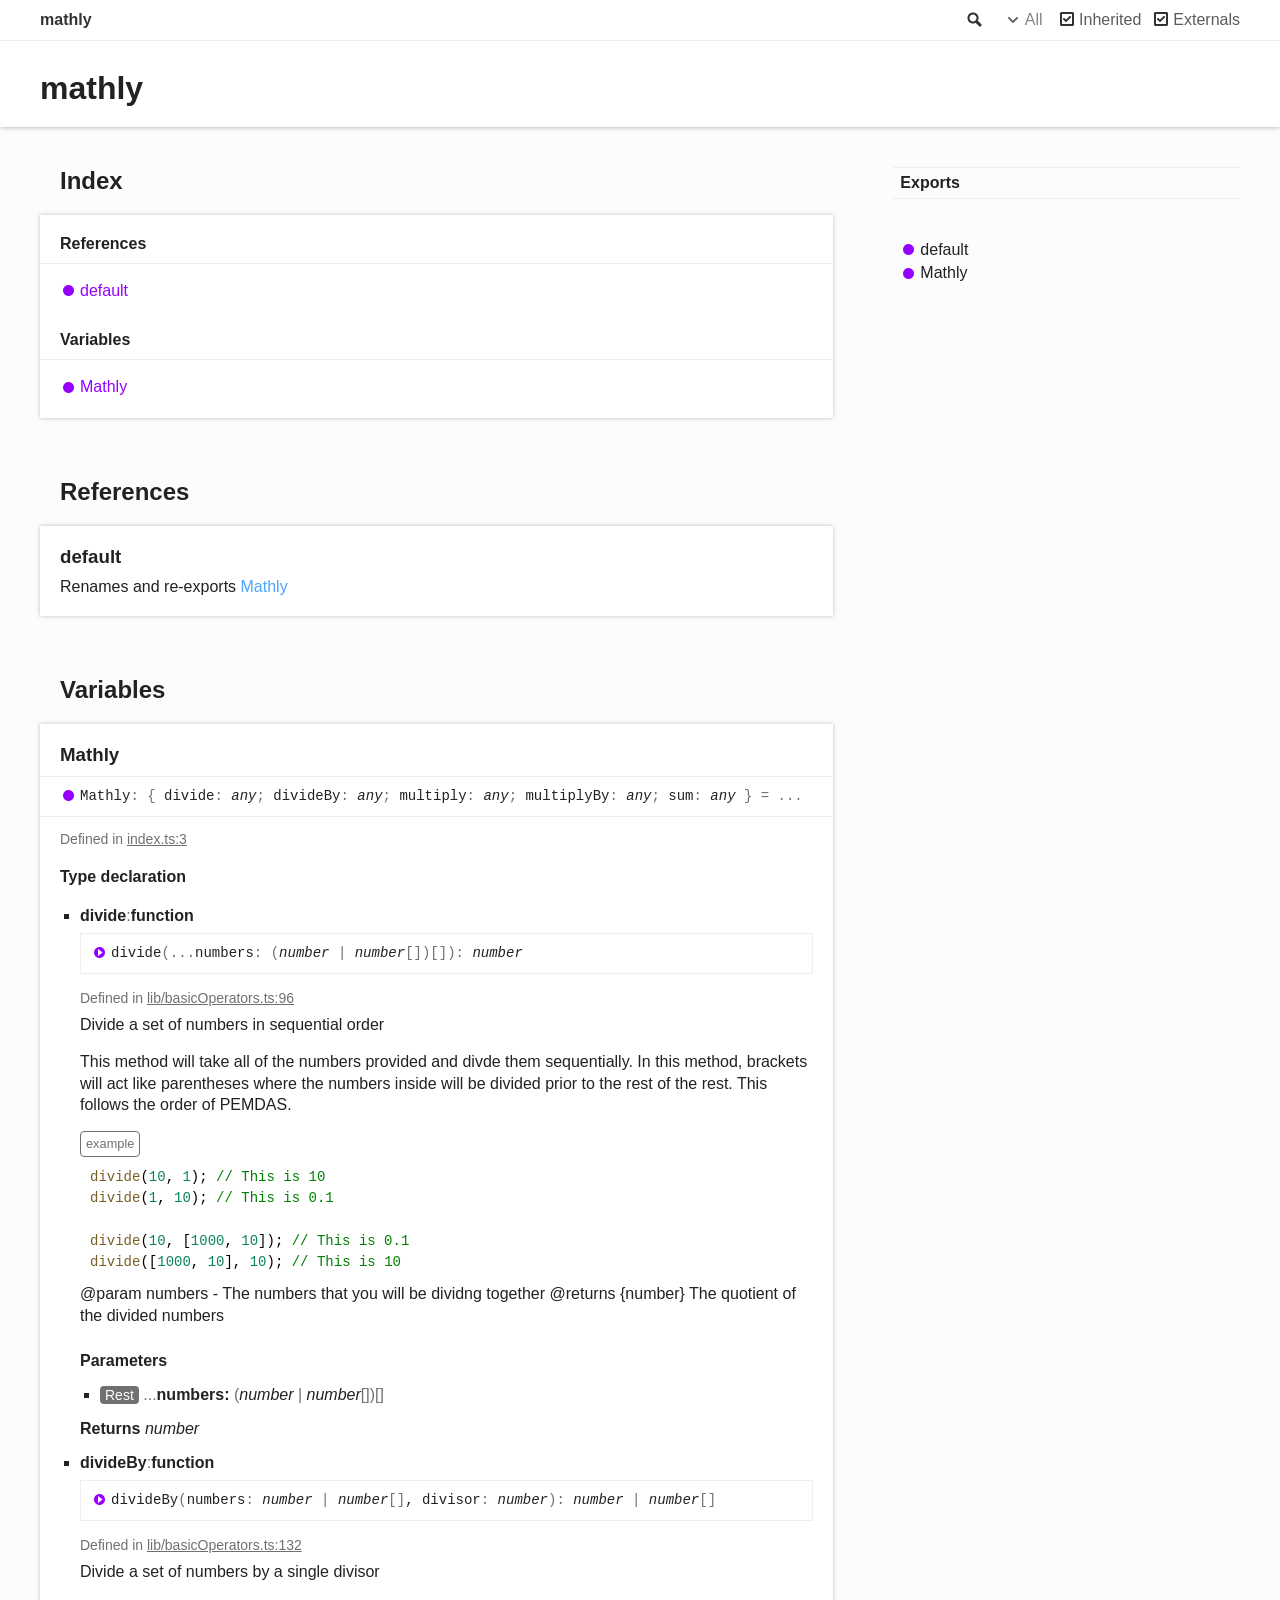
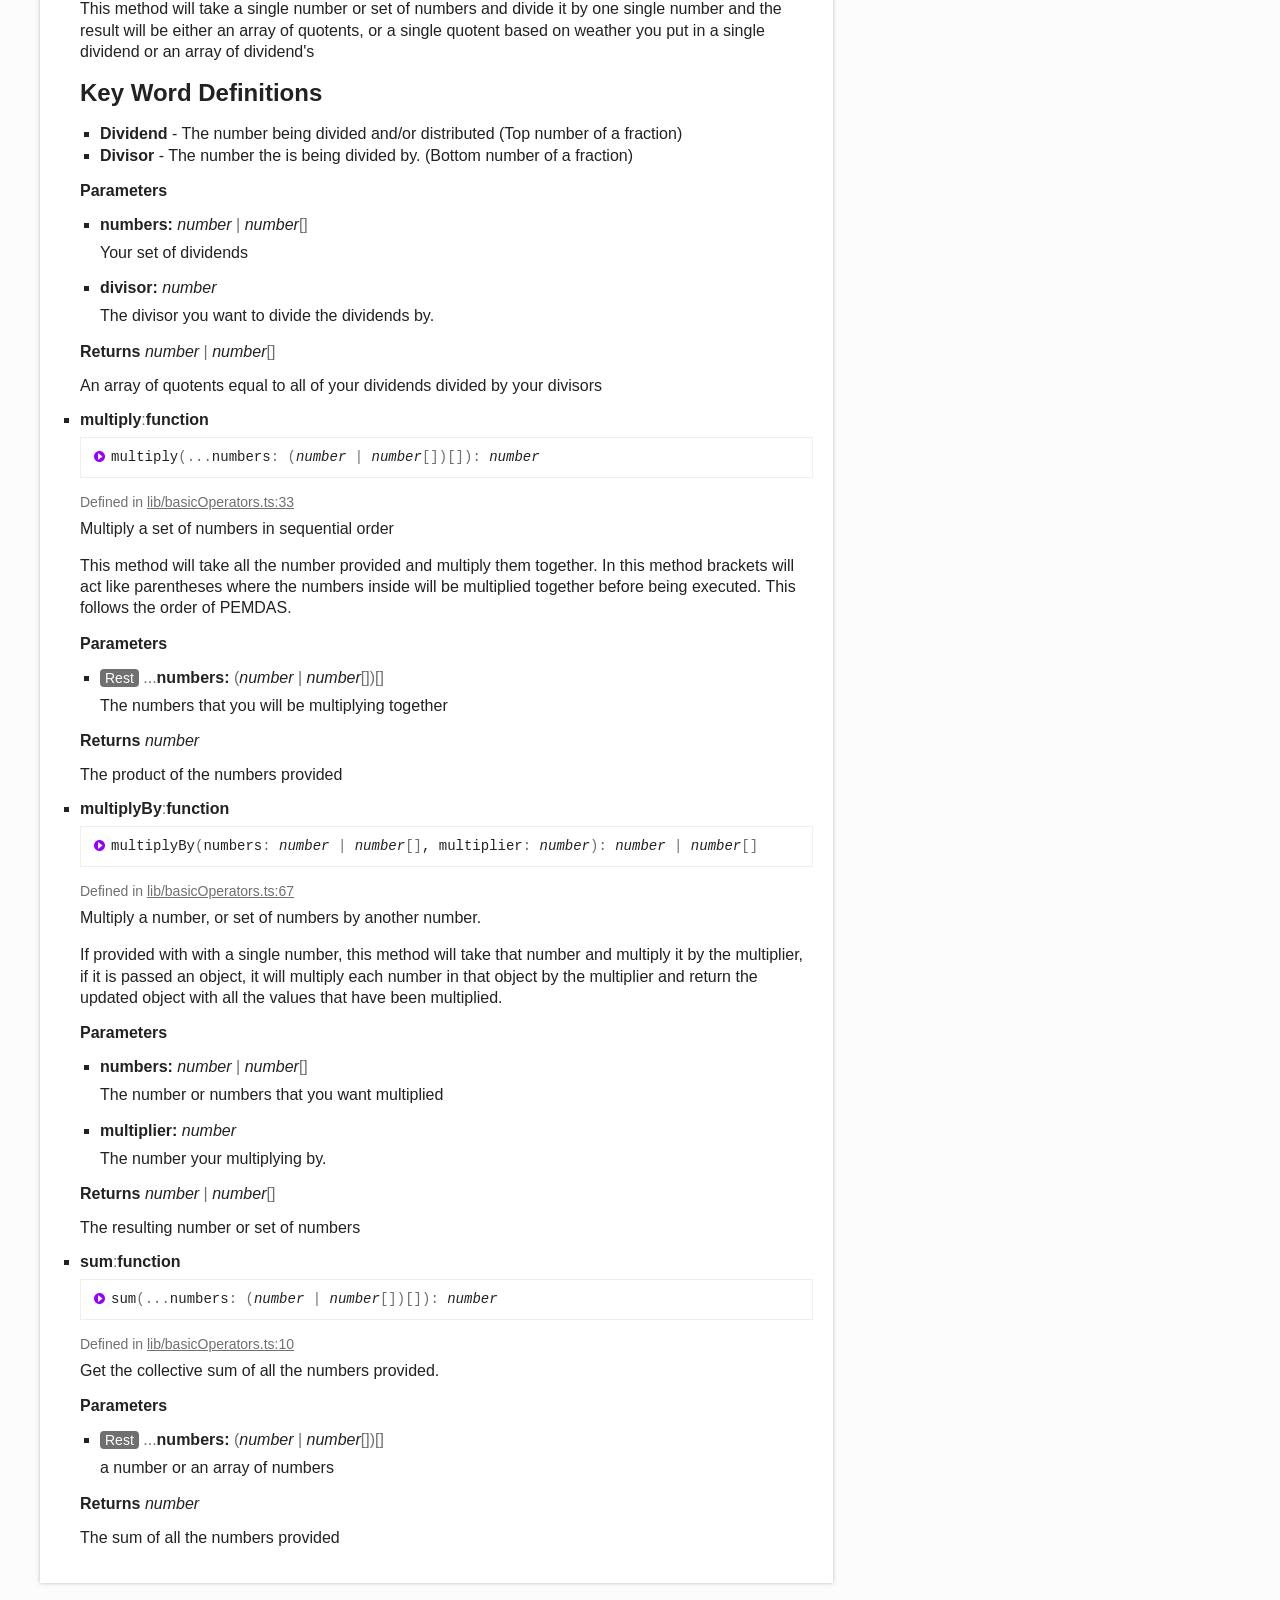
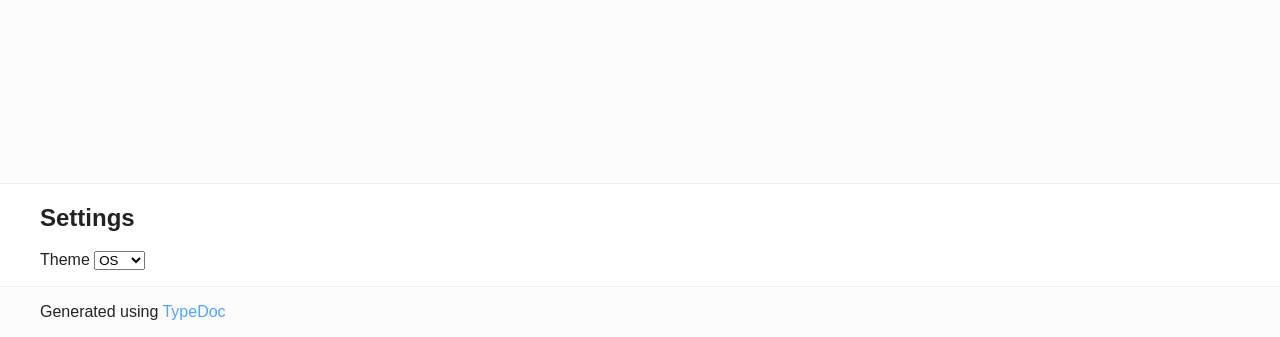
==== commit a4e87456: "deploy: 71b0949250d805842be6d2f7cfa5dd7601fd63fe" ====
--- a/modules.html
+++ b/modules.html
@@ -1,12 +1,39 @@
-<!DOCTYPE html><html class="default"><head><meta charSet="utf-8"/><meta http-equiv="x-ua-compatible" content="IE=edge"/><title>mathly</title><meta name="description" content="Documentation for mathly"/><meta name="viewport" content="width=device-width, initial-scale=1"/><link rel="stylesheet" href="assets/style.css"/><link rel="stylesheet" href="assets/highlight.css"/><script async src="assets/search.js" id="search-script"></script></head><body><script>document.body.classList.add(localStorage.getItem("tsd-theme") || "os")</script><header><div class="tsd-page-toolbar"><div class="container"><div class="table-wrap"><div class="table-cell" id="tsd-search" data-base="."><div class="field"><label for="tsd-search-field" class="tsd-widget search no-caption">Search</label><input type="text" id="tsd-search-field"/></div><ul class="results"><li class="state loading">Preparing search index...</li><li class="state failure">The search index is not available</li></ul><a href="index.html" class="title">mathly</a></div><div class="table-cell" id="tsd-widgets"><div id="tsd-filter"><a href="#" class="tsd-widget options no-caption" data-toggle="options">Options</a><div class="tsd-filter-group"><div class="tsd-select" id="tsd-filter-visibility"><span class="tsd-select-label">All</span><ul class="tsd-select-list"><li data-value="public">Public</li><li data-value="protected">Public/Protected</li><li data-value="private" class="selected">All</li></ul></div> <input type="checkbox" id="tsd-filter-inherited" checked/><label class="tsd-widget" for="tsd-filter-inherited">Inherited</label><input type="checkbox" id="tsd-filter-externals" checked/><label class="tsd-widget" for="tsd-filter-externals">Externals</label></div></div><a href="#" class="tsd-widget menu no-caption" data-toggle="menu">Menu</a></div></div></div></div><div class="tsd-page-title"><div class="container"><h1>mathly</h1></div></div></header><div class="container container-main"><div class="row"><div class="col-8 col-content"><section class="tsd-panel-group tsd-index-group"><h2>Index</h2><section class="tsd-panel tsd-index-panel"><div class="tsd-index-content"><section class="tsd-index-section "><h3>References</h3><ul class="tsd-index-list"><li class="tsd-kind-reference"><a href="modules.html#default" class="tsd-kind-icon">default</a></li></ul></section><section class="tsd-index-section "><h3>Variables</h3><ul class="tsd-index-list"><li class="tsd-kind-variable"><a href="modules.html#Mathly" class="tsd-kind-icon">Mathly</a></li></ul></section></div></section></section><section class="tsd-panel-group tsd-member-group "><h2>References</h2><section class="tsd-panel tsd-member tsd-kind-reference"><a id="default" class="tsd-anchor"></a><h3>default</h3>Renames and re-exports <a href="modules.html#Mathly">Mathly</a></section></section><section class="tsd-panel-group tsd-member-group "><h2>Variables</h2><section class="tsd-panel tsd-member tsd-kind-variable"><a id="Mathly" class="tsd-anchor"></a><h3>Mathly</h3><div class="tsd-signature tsd-kind-icon">Mathly<span class="tsd-signature-symbol">:</span> <span class="tsd-signature-symbol">{ </span>multiply<span class="tsd-signature-symbol">: </span><span class="tsd-signature-type">any</span><span class="tsd-signature-symbol">; </span>multiplyBy<span class="tsd-signature-symbol">: </span><span class="tsd-signature-type">any</span><span class="tsd-signature-symbol">; </span>sum<span class="tsd-signature-symbol">: </span><span class="tsd-signature-type">any</span><span class="tsd-signature-symbol"> }</span><span class="tsd-signature-symbol"> = ...</span></div><aside class="tsd-sources"><ul><li>Defined in <a href="https://github.com/HoloPanio/mathly/blob/43cf4c8/src/index.ts#L3">index.ts:3</a></li></ul></aside><div class="tsd-type-declaration"><h4>Type declaration</h4><ul class="tsd-parameters"><li class="tsd-parameter"><h5>multiply<span class="tsd-signature-symbol">:</span>function</h5><ul class="tsd-signatures tsd-kind-method tsd-parent-kind-type-literal"><li class="tsd-signature tsd-kind-icon">multiply<span class="tsd-signature-symbol">(</span><span class="tsd-signature-symbol">...</span>numbers<span class="tsd-signature-symbol">: </span><span class="tsd-signature-symbol">(</span><span class="tsd-signature-type">number</span><span class="tsd-signature-symbol"> | </span><span class="tsd-signature-type">number</span><span class="tsd-signature-symbol">[]</span><span class="tsd-signature-symbol">)</span><span class="tsd-signature-symbol">[]</span><span class="tsd-signature-symbol">)</span><span class="tsd-signature-symbol">: </span><span class="tsd-signature-type">number</span></li></ul><ul class="tsd-descriptions"><li class="tsd-description"><aside class="tsd-sources"><ul><li>Defined in <a href="https://github.com/HoloPanio/mathly/blob/43cf4c8/src/lib/basicOperators.ts#L33">lib/basicOperators.ts:33</a></li></ul></aside><div class="tsd-comment tsd-typography"><div class="lead">
+<!DOCTYPE html><html class="default"><head><meta charSet="utf-8"/><meta http-equiv="x-ua-compatible" content="IE=edge"/><title>mathly</title><meta name="description" content="Documentation for mathly"/><meta name="viewport" content="width=device-width, initial-scale=1"/><link rel="stylesheet" href="assets/style.css"/><link rel="stylesheet" href="assets/highlight.css"/><script async src="assets/search.js" id="search-script"></script></head><body><script>document.body.classList.add(localStorage.getItem("tsd-theme") || "os")</script><header><div class="tsd-page-toolbar"><div class="container"><div class="table-wrap"><div class="table-cell" id="tsd-search" data-base="."><div class="field"><label for="tsd-search-field" class="tsd-widget search no-caption">Search</label><input type="text" id="tsd-search-field"/></div><ul class="results"><li class="state loading">Preparing search index...</li><li class="state failure">The search index is not available</li></ul><a href="index.html" class="title">mathly</a></div><div class="table-cell" id="tsd-widgets"><div id="tsd-filter"><a href="#" class="tsd-widget options no-caption" data-toggle="options">Options</a><div class="tsd-filter-group"><div class="tsd-select" id="tsd-filter-visibility"><span class="tsd-select-label">All</span><ul class="tsd-select-list"><li data-value="public">Public</li><li data-value="protected">Public/Protected</li><li data-value="private" class="selected">All</li></ul></div> <input type="checkbox" id="tsd-filter-inherited" checked/><label class="tsd-widget" for="tsd-filter-inherited">Inherited</label><input type="checkbox" id="tsd-filter-externals" checked/><label class="tsd-widget" for="tsd-filter-externals">Externals</label></div></div><a href="#" class="tsd-widget menu no-caption" data-toggle="menu">Menu</a></div></div></div></div><div class="tsd-page-title"><div class="container"><h1>mathly</h1></div></div></header><div class="container container-main"><div class="row"><div class="col-8 col-content"><section class="tsd-panel-group tsd-index-group"><h2>Index</h2><section class="tsd-panel tsd-index-panel"><div class="tsd-index-content"><section class="tsd-index-section "><h3>References</h3><ul class="tsd-index-list"><li class="tsd-kind-reference"><a href="modules.html#default" class="tsd-kind-icon">default</a></li></ul></section><section class="tsd-index-section "><h3>Variables</h3><ul class="tsd-index-list"><li class="tsd-kind-variable"><a href="modules.html#Mathly" class="tsd-kind-icon">Mathly</a></li></ul></section></div></section></section><section class="tsd-panel-group tsd-member-group "><h2>References</h2><section class="tsd-panel tsd-member tsd-kind-reference"><a id="default" class="tsd-anchor"></a><h3>default</h3>Renames and re-exports <a href="modules.html#Mathly">Mathly</a></section></section><section class="tsd-panel-group tsd-member-group "><h2>Variables</h2><section class="tsd-panel tsd-member tsd-kind-variable"><a id="Mathly" class="tsd-anchor"></a><h3>Mathly</h3><div class="tsd-signature tsd-kind-icon">Mathly<span class="tsd-signature-symbol">:</span> <span class="tsd-signature-symbol">{ </span>divide<span class="tsd-signature-symbol">: </span><span class="tsd-signature-type">any</span><span class="tsd-signature-symbol">; </span>divideBy<span class="tsd-signature-symbol">: </span><span class="tsd-signature-type">any</span><span class="tsd-signature-symbol">; </span>multiply<span class="tsd-signature-symbol">: </span><span class="tsd-signature-type">any</span><span class="tsd-signature-symbol">; </span>multiplyBy<span class="tsd-signature-symbol">: </span><span class="tsd-signature-type">any</span><span class="tsd-signature-symbol">; </span>sum<span class="tsd-signature-symbol">: </span><span class="tsd-signature-type">any</span><span class="tsd-signature-symbol"> }</span><span class="tsd-signature-symbol"> = ...</span></div><aside class="tsd-sources"><ul><li>Defined in <a href="https://github.com/HoloPanio/mathly/blob/71b0949/src/index.ts#L3">index.ts:3</a></li></ul></aside><div class="tsd-type-declaration"><h4>Type declaration</h4><ul class="tsd-parameters"><li class="tsd-parameter"><h5>divide<span class="tsd-signature-symbol">:</span>function</h5><ul class="tsd-signatures tsd-kind-method tsd-parent-kind-type-literal"><li class="tsd-signature tsd-kind-icon">divide<span class="tsd-signature-symbol">(</span><span class="tsd-signature-symbol">...</span>numbers<span class="tsd-signature-symbol">: </span><span class="tsd-signature-symbol">(</span><span class="tsd-signature-type">number</span><span class="tsd-signature-symbol"> | </span><span class="tsd-signature-type">number</span><span class="tsd-signature-symbol">[]</span><span class="tsd-signature-symbol">)</span><span class="tsd-signature-symbol">[]</span><span class="tsd-signature-symbol">)</span><span class="tsd-signature-symbol">: </span><span class="tsd-signature-type">number</span></li></ul><ul class="tsd-descriptions"><li class="tsd-description"><aside class="tsd-sources"><ul><li>Defined in <a href="https://github.com/HoloPanio/mathly/blob/71b0949/src/lib/basicOperators.ts#L96">lib/basicOperators.ts:96</a></li></ul></aside><div class="tsd-comment tsd-typography"><div class="lead">
+<p>Divide a set of numbers in sequential order</p>
+</div><div><p>This method will take all of the numbers provided and divde them sequentially.  In this method, brackets
+will act like parentheses where the numbers inside will be divided prior to the rest of the rest.  This
+follows the order of PEMDAS.</p>
+</div><dl class="tsd-comment-tags"><dt>example</dt><dd><pre><code class="language-ts"><span class="hl-0">divide</span><span class="hl-1">(</span><span class="hl-2">10</span><span class="hl-1">, </span><span class="hl-2">1</span><span class="hl-1">); </span><span class="hl-3">// This is 10</span><br/><span class="hl-0">divide</span><span class="hl-1">(</span><span class="hl-2">1</span><span class="hl-1">, </span><span class="hl-2">10</span><span class="hl-1">); </span><span class="hl-3">// This is 0.1</span><br/><br/><span class="hl-0">divide</span><span class="hl-1">(</span><span class="hl-2">10</span><span class="hl-1">, [</span><span class="hl-2">1000</span><span class="hl-1">, </span><span class="hl-2">10</span><span class="hl-1">]); </span><span class="hl-3">// This is 0.1</span><br/><span class="hl-0">divide</span><span class="hl-1">([</span><span class="hl-2">1000</span><span class="hl-1">, </span><span class="hl-2">10</span><span class="hl-1">], </span><span class="hl-2">10</span><span class="hl-1">); </span><span class="hl-3">// This is 10</span>
+</code></pre>
+<p>@param numbers - The numbers that you will be dividng together
+@returns {number} The quotient of the divided numbers</p>
+</dd></dl></div><h4 class="tsd-parameters-title">Parameters</h4><ul class="tsd-parameters"><li><h5><span class="tsd-flag ts-flagRest">Rest</span> <span class="tsd-signature-symbol">...</span>numbers: <span class="tsd-signature-symbol">(</span><span class="tsd-signature-type">number</span><span class="tsd-signature-symbol"> | </span><span class="tsd-signature-type">number</span><span class="tsd-signature-symbol">[]</span><span class="tsd-signature-symbol">)</span><span class="tsd-signature-symbol">[]</span></h5></li></ul><h4 class="tsd-returns-title">Returns <span class="tsd-signature-type">number</span></h4></li></ul></li><li class="tsd-parameter"><h5>divide<wbr/>By<span class="tsd-signature-symbol">:</span>function</h5><ul class="tsd-signatures tsd-kind-method tsd-parent-kind-type-literal"><li class="tsd-signature tsd-kind-icon">divide<wbr/>By<span class="tsd-signature-symbol">(</span>numbers<span class="tsd-signature-symbol">: </span><span class="tsd-signature-type">number</span><span class="tsd-signature-symbol"> | </span><span class="tsd-signature-type">number</span><span class="tsd-signature-symbol">[]</span>, divisor<span class="tsd-signature-symbol">: </span><span class="tsd-signature-type">number</span><span class="tsd-signature-symbol">)</span><span class="tsd-signature-symbol">: </span><span class="tsd-signature-type">number</span><span class="tsd-signature-symbol"> | </span><span class="tsd-signature-type">number</span><span class="tsd-signature-symbol">[]</span></li></ul><ul class="tsd-descriptions"><li class="tsd-description"><aside class="tsd-sources"><ul><li>Defined in <a href="https://github.com/HoloPanio/mathly/blob/71b0949/src/lib/basicOperators.ts#L132">lib/basicOperators.ts:132</a></li></ul></aside><div class="tsd-comment tsd-typography"><div class="lead">
+<p>Divide a set of numbers by a single divisor</p>
+</div><div><p>This method will take a single number or set of numbers and divide it by one single number and the result
+will be either an array of quotents, or a single quotent based on weather you put in a single dividend or
+an array of dividend&#39;s</p>
+
+<a href="#key-word-definitions" id="key-word-definitions" style="color: inherit; text-decoration: none;">
+  <h2>Key Word Definitions</h2>
+</a>
+<ul>
+<li><strong>Dividend</strong> - The number being divided and/or distributed (Top number of a fraction)</li>
+<li><strong>Divisor</strong> - The number the is being divided by. (Bottom number of a fraction)</li>
+</ul>
+</div></div><h4 class="tsd-parameters-title">Parameters</h4><ul class="tsd-parameters"><li><h5>numbers: <span class="tsd-signature-type">number</span><span class="tsd-signature-symbol"> | </span><span class="tsd-signature-type">number</span><span class="tsd-signature-symbol">[]</span></h5><div class="tsd-comment tsd-typography"><div class="lead">
+<p>Your set of dividends</p>
+</div></div></li><li><h5>divisor: <span class="tsd-signature-type">number</span></h5><div class="tsd-comment tsd-typography"><div class="lead">
+<p>The divisor you want to divide the dividends by.</p>
+</div></div></li></ul><h4 class="tsd-returns-title">Returns <span class="tsd-signature-type">number</span><span class="tsd-signature-symbol"> | </span><span class="tsd-signature-type">number</span><span class="tsd-signature-symbol">[]</span></h4><div><p>An array of quotents equal to all of your dividends divided by your divisors</p>
+</div></li></ul></li><li class="tsd-parameter"><h5>multiply<span class="tsd-signature-symbol">:</span>function</h5><ul class="tsd-signatures tsd-kind-method tsd-parent-kind-type-literal"><li class="tsd-signature tsd-kind-icon">multiply<span class="tsd-signature-symbol">(</span><span class="tsd-signature-symbol">...</span>numbers<span class="tsd-signature-symbol">: </span><span class="tsd-signature-symbol">(</span><span class="tsd-signature-type">number</span><span class="tsd-signature-symbol"> | </span><span class="tsd-signature-type">number</span><span class="tsd-signature-symbol">[]</span><span class="tsd-signature-symbol">)</span><span class="tsd-signature-symbol">[]</span><span class="tsd-signature-symbol">)</span><span class="tsd-signature-symbol">: </span><span class="tsd-signature-type">number</span></li></ul><ul class="tsd-descriptions"><li class="tsd-description"><aside class="tsd-sources"><ul><li>Defined in <a href="https://github.com/HoloPanio/mathly/blob/71b0949/src/lib/basicOperators.ts#L33">lib/basicOperators.ts:33</a></li></ul></aside><div class="tsd-comment tsd-typography"><div class="lead">
 <p>Multiply a set of numbers in sequential order</p>
-</div><div><p>This method will take all the number provided and multiply them together.  In this method brackes
+</div><div><p>This method will take all the number provided and multiply them together.  In this method brackets
 will act like parentheses where the numbers inside will be multiplied together before being executed.
 This follows the order of PEMDAS.</p>
 </div></div><h4 class="tsd-parameters-title">Parameters</h4><ul class="tsd-parameters"><li><h5><span class="tsd-flag ts-flagRest">Rest</span> <span class="tsd-signature-symbol">...</span>numbers: <span class="tsd-signature-symbol">(</span><span class="tsd-signature-type">number</span><span class="tsd-signature-symbol"> | </span><span class="tsd-signature-type">number</span><span class="tsd-signature-symbol">[]</span><span class="tsd-signature-symbol">)</span><span class="tsd-signature-symbol">[]</span></h5><div class="tsd-comment tsd-typography"><div class="lead">
 <p>The numbers that you will be multiplying together</p>
 </div></div></li></ul><h4 class="tsd-returns-title">Returns <span class="tsd-signature-type">number</span></h4><div><p>The product of the numbers provided</p>
-</div></li></ul></li><li class="tsd-parameter"><h5>multiply<wbr/>By<span class="tsd-signature-symbol">:</span>function</h5><ul class="tsd-signatures tsd-kind-method tsd-parent-kind-type-literal"><li class="tsd-signature tsd-kind-icon">multiply<wbr/>By<span class="tsd-signature-symbol">(</span>numbers<span class="tsd-signature-symbol">: </span><span class="tsd-signature-type">number</span><span class="tsd-signature-symbol"> | </span><span class="tsd-signature-type">number</span><span class="tsd-signature-symbol">[]</span>, multiplier<span class="tsd-signature-symbol">: </span><span class="tsd-signature-type">number</span><span class="tsd-signature-symbol">)</span><span class="tsd-signature-symbol">: </span><span class="tsd-signature-type">number</span><span class="tsd-signature-symbol"> | </span><span class="tsd-signature-type">number</span><span class="tsd-signature-symbol">[]</span></li></ul><ul class="tsd-descriptions"><li class="tsd-description"><aside class="tsd-sources"><ul><li>Defined in <a href="https://github.com/HoloPanio/mathly/blob/43cf4c8/src/lib/basicOperators.ts#L67">lib/basicOperators.ts:67</a></li></ul></aside><div class="tsd-comment tsd-typography"><div class="lead">
+</div></li></ul></li><li class="tsd-parameter"><h5>multiply<wbr/>By<span class="tsd-signature-symbol">:</span>function</h5><ul class="tsd-signatures tsd-kind-method tsd-parent-kind-type-literal"><li class="tsd-signature tsd-kind-icon">multiply<wbr/>By<span class="tsd-signature-symbol">(</span>numbers<span class="tsd-signature-symbol">: </span><span class="tsd-signature-type">number</span><span class="tsd-signature-symbol"> | </span><span class="tsd-signature-type">number</span><span class="tsd-signature-symbol">[]</span>, multiplier<span class="tsd-signature-symbol">: </span><span class="tsd-signature-type">number</span><span class="tsd-signature-symbol">)</span><span class="tsd-signature-symbol">: </span><span class="tsd-signature-type">number</span><span class="tsd-signature-symbol"> | </span><span class="tsd-signature-type">number</span><span class="tsd-signature-symbol">[]</span></li></ul><ul class="tsd-descriptions"><li class="tsd-description"><aside class="tsd-sources"><ul><li>Defined in <a href="https://github.com/HoloPanio/mathly/blob/71b0949/src/lib/basicOperators.ts#L67">lib/basicOperators.ts:67</a></li></ul></aside><div class="tsd-comment tsd-typography"><div class="lead">
 <p>Multiply a number, or set of numbers by another number.</p>
 </div><div><p>If provided with with a single number, this method will take that number and multiply it by the
 multiplier, if it is passed an object, it will multiply each number in that object by the multiplier
@@ -16,7 +43,7 @@
 </div></div></li><li><h5>multiplier: <span class="tsd-signature-type">number</span></h5><div class="tsd-comment tsd-typography"><div class="lead">
 <p>The number your multiplying by.</p>
 </div></div></li></ul><h4 class="tsd-returns-title">Returns <span class="tsd-signature-type">number</span><span class="tsd-signature-symbol"> | </span><span class="tsd-signature-type">number</span><span class="tsd-signature-symbol">[]</span></h4><div><p>The resulting number or set of numbers</p>
-</div></li></ul></li><li class="tsd-parameter"><h5>sum<span class="tsd-signature-symbol">:</span>function</h5><ul class="tsd-signatures tsd-kind-method tsd-parent-kind-type-literal"><li class="tsd-signature tsd-kind-icon">sum<span class="tsd-signature-symbol">(</span><span class="tsd-signature-symbol">...</span>numbers<span class="tsd-signature-symbol">: </span><span class="tsd-signature-symbol">(</span><span class="tsd-signature-type">number</span><span class="tsd-signature-symbol"> | </span><span class="tsd-signature-type">number</span><span class="tsd-signature-symbol">[]</span><span class="tsd-signature-symbol">)</span><span class="tsd-signature-symbol">[]</span><span class="tsd-signature-symbol">)</span><span class="tsd-signature-symbol">: </span><span class="tsd-signature-type">number</span></li></ul><ul class="tsd-descriptions"><li class="tsd-description"><aside class="tsd-sources"><ul><li>Defined in <a href="https://github.com/HoloPanio/mathly/blob/43cf4c8/src/lib/basicOperators.ts#L10">lib/basicOperators.ts:10</a></li></ul></aside><div class="tsd-comment tsd-typography"><div class="lead">
+</div></li></ul></li><li class="tsd-parameter"><h5>sum<span class="tsd-signature-symbol">:</span>function</h5><ul class="tsd-signatures tsd-kind-method tsd-parent-kind-type-literal"><li class="tsd-signature tsd-kind-icon">sum<span class="tsd-signature-symbol">(</span><span class="tsd-signature-symbol">...</span>numbers<span class="tsd-signature-symbol">: </span><span class="tsd-signature-symbol">(</span><span class="tsd-signature-type">number</span><span class="tsd-signature-symbol"> | </span><span class="tsd-signature-type">number</span><span class="tsd-signature-symbol">[]</span><span class="tsd-signature-symbol">)</span><span class="tsd-signature-symbol">[]</span><span class="tsd-signature-symbol">)</span><span class="tsd-signature-symbol">: </span><span class="tsd-signature-type">number</span></li></ul><ul class="tsd-descriptions"><li class="tsd-description"><aside class="tsd-sources"><ul><li>Defined in <a href="https://github.com/HoloPanio/mathly/blob/71b0949/src/lib/basicOperators.ts#L10">lib/basicOperators.ts:10</a></li></ul></aside><div class="tsd-comment tsd-typography"><div class="lead">
 <p>Get the collective sum of all the numbers provided.</p>
 </div></div><h4 class="tsd-parameters-title">Parameters</h4><ul class="tsd-parameters"><li><h5><span class="tsd-flag ts-flagRest">Rest</span> <span class="tsd-signature-symbol">...</span>numbers: <span class="tsd-signature-symbol">(</span><span class="tsd-signature-type">number</span><span class="tsd-signature-symbol"> | </span><span class="tsd-signature-type">number</span><span class="tsd-signature-symbol">[]</span><span class="tsd-signature-symbol">)</span><span class="tsd-signature-symbol">[]</span></h5><div class="tsd-comment tsd-typography"><div class="lead">
 <p>a number or an array of numbers</p>
--- a/assets/highlight.css
+++ b/assets/highlight.css
@@ -1,18 +1,18 @@
 :root {
-    --light-hl-0: #008000;
-    --dark-hl-0: #6A9955;
+    --light-hl-0: #795E26;
+    --dark-hl-0: #DCDCAA;
     --light-hl-1: #000000;
     --dark-hl-1: #D4D4D4;
-    --light-hl-2: #AF00DB;
-    --dark-hl-2: #C586C0;
-    --light-hl-3: #001080;
-    --dark-hl-3: #9CDCFE;
-    --light-hl-4: #A31515;
-    --dark-hl-4: #CE9178;
-    --light-hl-5: #795E26;
-    --dark-hl-5: #DCDCAA;
-    --light-hl-6: #098658;
-    --dark-hl-6: #B5CEA8;
+    --light-hl-2: #098658;
+    --dark-hl-2: #B5CEA8;
+    --light-hl-3: #008000;
+    --dark-hl-3: #6A9955;
+    --light-hl-4: #AF00DB;
+    --dark-hl-4: #C586C0;
+    --light-hl-5: #001080;
+    --dark-hl-5: #9CDCFE;
+    --light-hl-6: #A31515;
+    --dark-hl-6: #CE9178;
     --light-code-background: #FFFFFF;
     --dark-code-background: #1E1E1E;
 }
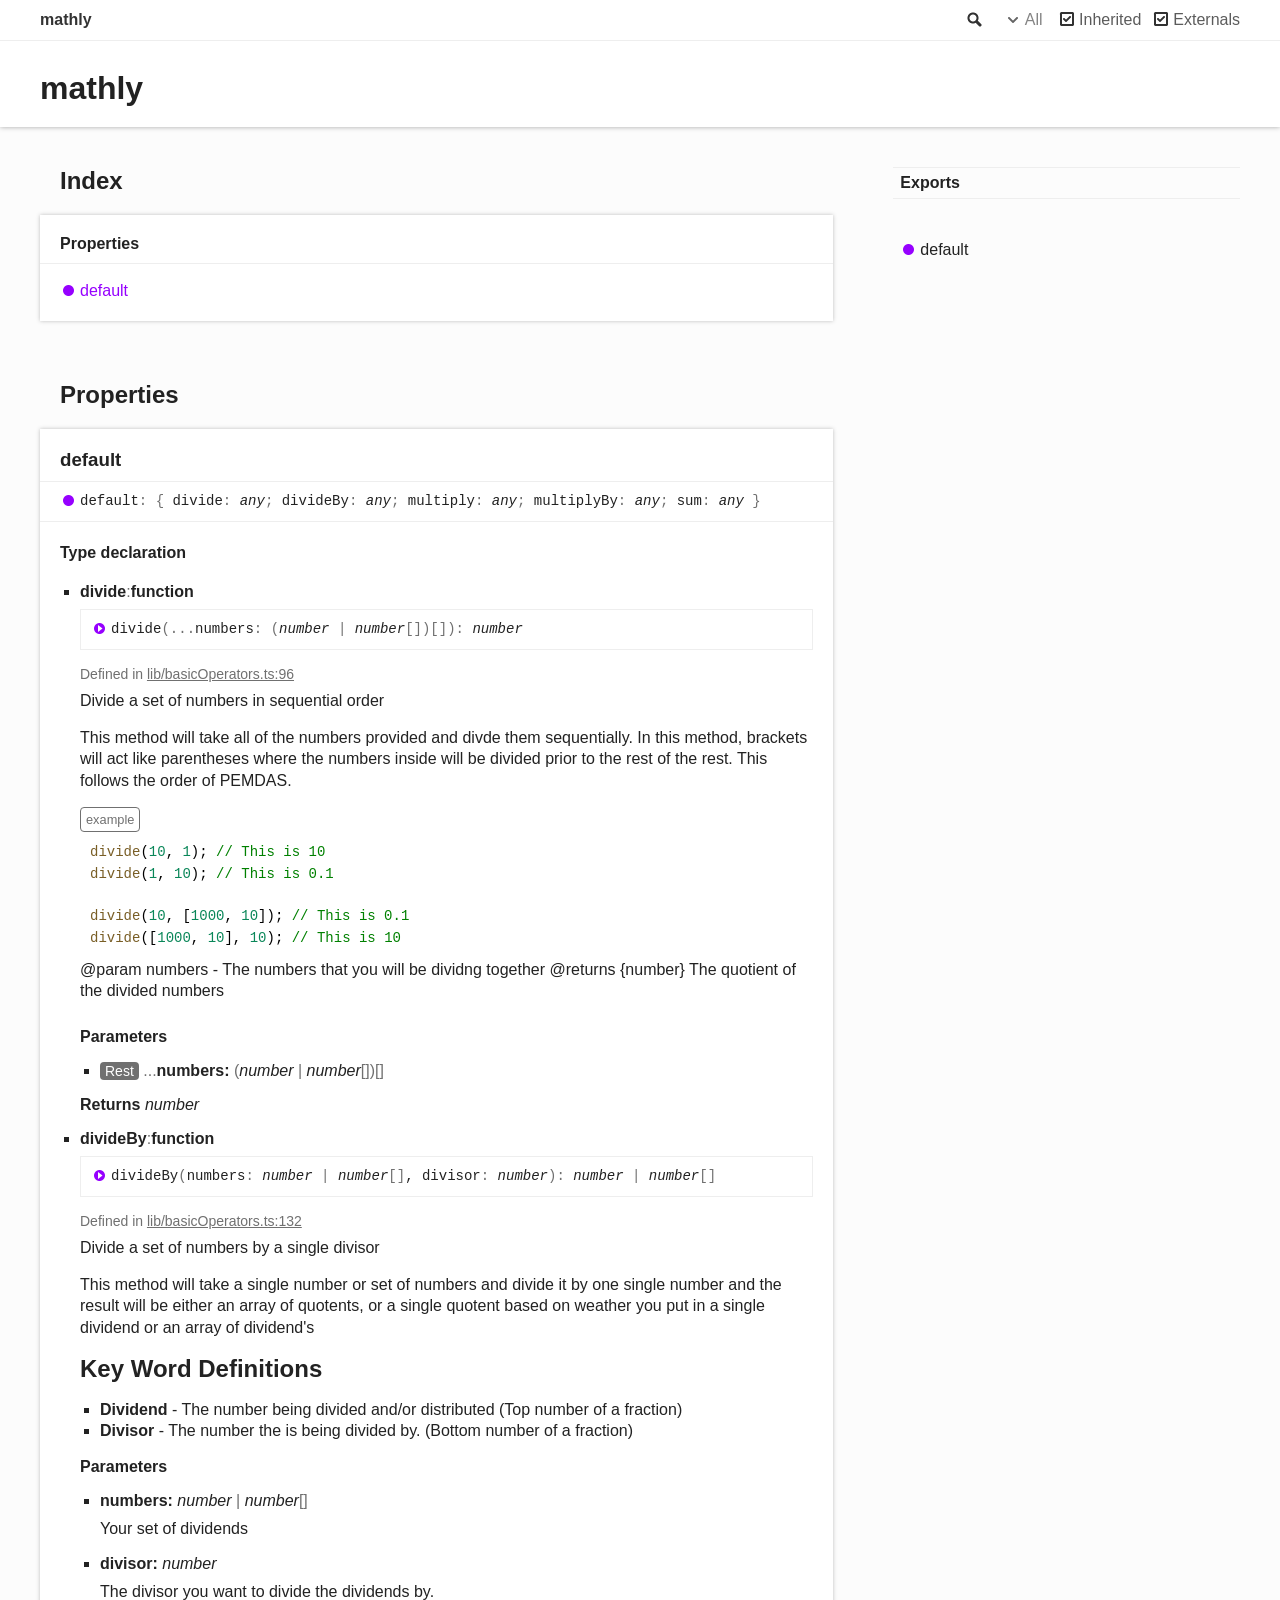
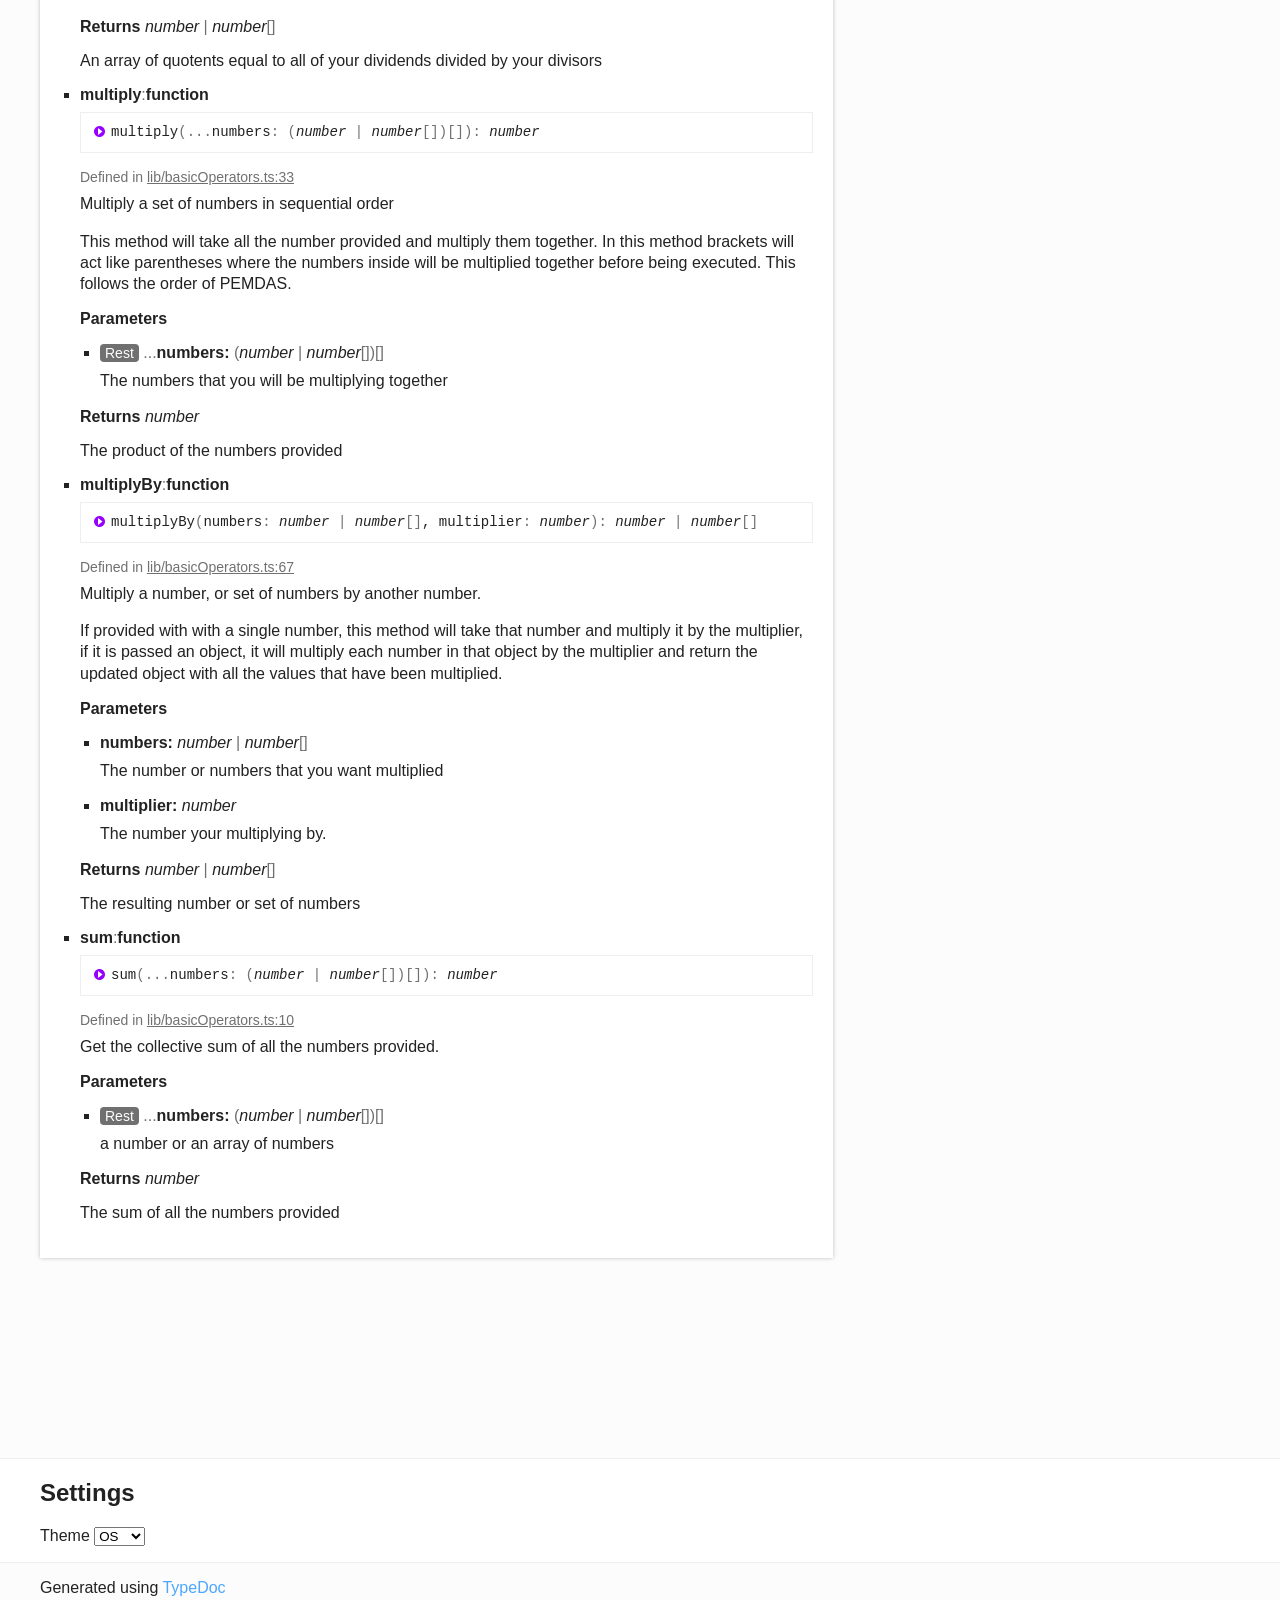
==== commit 54da93fb: "deploy: 2e0d939441e99c3819b411ec9cfd2f24706448f8" ====
--- a/modules.html
+++ b/modules.html
@@ -1,4 +1,4 @@
-<!DOCTYPE html><html class="default"><head><meta charSet="utf-8"/><meta http-equiv="x-ua-compatible" content="IE=edge"/><title>mathly</title><meta name="description" content="Documentation for mathly"/><meta name="viewport" content="width=device-width, initial-scale=1"/><link rel="stylesheet" href="assets/style.css"/><link rel="stylesheet" href="assets/highlight.css"/><script async src="assets/search.js" id="search-script"></script></head><body><script>document.body.classList.add(localStorage.getItem("tsd-theme") || "os")</script><header><div class="tsd-page-toolbar"><div class="container"><div class="table-wrap"><div class="table-cell" id="tsd-search" data-base="."><div class="field"><label for="tsd-search-field" class="tsd-widget search no-caption">Search</label><input type="text" id="tsd-search-field"/></div><ul class="results"><li class="state loading">Preparing search index...</li><li class="state failure">The search index is not available</li></ul><a href="index.html" class="title">mathly</a></div><div class="table-cell" id="tsd-widgets"><div id="tsd-filter"><a href="#" class="tsd-widget options no-caption" data-toggle="options">Options</a><div class="tsd-filter-group"><div class="tsd-select" id="tsd-filter-visibility"><span class="tsd-select-label">All</span><ul class="tsd-select-list"><li data-value="public">Public</li><li data-value="protected">Public/Protected</li><li data-value="private" class="selected">All</li></ul></div> <input type="checkbox" id="tsd-filter-inherited" checked/><label class="tsd-widget" for="tsd-filter-inherited">Inherited</label><input type="checkbox" id="tsd-filter-externals" checked/><label class="tsd-widget" for="tsd-filter-externals">Externals</label></div></div><a href="#" class="tsd-widget menu no-caption" data-toggle="menu">Menu</a></div></div></div></div><div class="tsd-page-title"><div class="container"><h1>mathly</h1></div></div></header><div class="container container-main"><div class="row"><div class="col-8 col-content"><section class="tsd-panel-group tsd-index-group"><h2>Index</h2><section class="tsd-panel tsd-index-panel"><div class="tsd-index-content"><section class="tsd-index-section "><h3>References</h3><ul class="tsd-index-list"><li class="tsd-kind-reference"><a href="modules.html#default" class="tsd-kind-icon">default</a></li></ul></section><section class="tsd-index-section "><h3>Variables</h3><ul class="tsd-index-list"><li class="tsd-kind-variable"><a href="modules.html#Mathly" class="tsd-kind-icon">Mathly</a></li></ul></section></div></section></section><section class="tsd-panel-group tsd-member-group "><h2>References</h2><section class="tsd-panel tsd-member tsd-kind-reference"><a id="default" class="tsd-anchor"></a><h3>default</h3>Renames and re-exports <a href="modules.html#Mathly">Mathly</a></section></section><section class="tsd-panel-group tsd-member-group "><h2>Variables</h2><section class="tsd-panel tsd-member tsd-kind-variable"><a id="Mathly" class="tsd-anchor"></a><h3>Mathly</h3><div class="tsd-signature tsd-kind-icon">Mathly<span class="tsd-signature-symbol">:</span> <span class="tsd-signature-symbol">{ </span>divide<span class="tsd-signature-symbol">: </span><span class="tsd-signature-type">any</span><span class="tsd-signature-symbol">; </span>divideBy<span class="tsd-signature-symbol">: </span><span class="tsd-signature-type">any</span><span class="tsd-signature-symbol">; </span>multiply<span class="tsd-signature-symbol">: </span><span class="tsd-signature-type">any</span><span class="tsd-signature-symbol">; </span>multiplyBy<span class="tsd-signature-symbol">: </span><span class="tsd-signature-type">any</span><span class="tsd-signature-symbol">; </span>sum<span class="tsd-signature-symbol">: </span><span class="tsd-signature-type">any</span><span class="tsd-signature-symbol"> }</span><span class="tsd-signature-symbol"> = ...</span></div><aside class="tsd-sources"><ul><li>Defined in <a href="https://github.com/HoloPanio/mathly/blob/71b0949/src/index.ts#L3">index.ts:3</a></li></ul></aside><div class="tsd-type-declaration"><h4>Type declaration</h4><ul class="tsd-parameters"><li class="tsd-parameter"><h5>divide<span class="tsd-signature-symbol">:</span>function</h5><ul class="tsd-signatures tsd-kind-method tsd-parent-kind-type-literal"><li class="tsd-signature tsd-kind-icon">divide<span class="tsd-signature-symbol">(</span><span class="tsd-signature-symbol">...</span>numbers<span class="tsd-signature-symbol">: </span><span class="tsd-signature-symbol">(</span><span class="tsd-signature-type">number</span><span class="tsd-signature-symbol"> | </span><span class="tsd-signature-type">number</span><span class="tsd-signature-symbol">[]</span><span class="tsd-signature-symbol">)</span><span class="tsd-signature-symbol">[]</span><span class="tsd-signature-symbol">)</span><span class="tsd-signature-symbol">: </span><span class="tsd-signature-type">number</span></li></ul><ul class="tsd-descriptions"><li class="tsd-description"><aside class="tsd-sources"><ul><li>Defined in <a href="https://github.com/HoloPanio/mathly/blob/71b0949/src/lib/basicOperators.ts#L96">lib/basicOperators.ts:96</a></li></ul></aside><div class="tsd-comment tsd-typography"><div class="lead">
+<!DOCTYPE html><html class="default"><head><meta charSet="utf-8"/><meta http-equiv="x-ua-compatible" content="IE=edge"/><title>mathly</title><meta name="description" content="Documentation for mathly"/><meta name="viewport" content="width=device-width, initial-scale=1"/><link rel="stylesheet" href="assets/style.css"/><link rel="stylesheet" href="assets/highlight.css"/><script async src="assets/search.js" id="search-script"></script></head><body><script>document.body.classList.add(localStorage.getItem("tsd-theme") || "os")</script><header><div class="tsd-page-toolbar"><div class="container"><div class="table-wrap"><div class="table-cell" id="tsd-search" data-base="."><div class="field"><label for="tsd-search-field" class="tsd-widget search no-caption">Search</label><input type="text" id="tsd-search-field"/></div><ul class="results"><li class="state loading">Preparing search index...</li><li class="state failure">The search index is not available</li></ul><a href="index.html" class="title">mathly</a></div><div class="table-cell" id="tsd-widgets"><div id="tsd-filter"><a href="#" class="tsd-widget options no-caption" data-toggle="options">Options</a><div class="tsd-filter-group"><div class="tsd-select" id="tsd-filter-visibility"><span class="tsd-select-label">All</span><ul class="tsd-select-list"><li data-value="public">Public</li><li data-value="protected">Public/Protected</li><li data-value="private" class="selected">All</li></ul></div> <input type="checkbox" id="tsd-filter-inherited" checked/><label class="tsd-widget" for="tsd-filter-inherited">Inherited</label><input type="checkbox" id="tsd-filter-externals" checked/><label class="tsd-widget" for="tsd-filter-externals">Externals</label></div></div><a href="#" class="tsd-widget menu no-caption" data-toggle="menu">Menu</a></div></div></div></div><div class="tsd-page-title"><div class="container"><h1>mathly</h1></div></div></header><div class="container container-main"><div class="row"><div class="col-8 col-content"><section class="tsd-panel-group tsd-index-group"><h2>Index</h2><section class="tsd-panel tsd-index-panel"><div class="tsd-index-content"><section class="tsd-index-section "><h3>Properties</h3><ul class="tsd-index-list"><li class="tsd-kind-property"><a href="modules.html#default" class="tsd-kind-icon">default</a></li></ul></section></div></section></section><section class="tsd-panel-group tsd-member-group "><h2>Properties</h2><section class="tsd-panel tsd-member tsd-kind-property"><a id="default" class="tsd-anchor"></a><h3>default</h3><div class="tsd-signature tsd-kind-icon">default<span class="tsd-signature-symbol">:</span> <span class="tsd-signature-symbol">{ </span>divide<span class="tsd-signature-symbol">: </span><span class="tsd-signature-type">any</span><span class="tsd-signature-symbol">; </span>divideBy<span class="tsd-signature-symbol">: </span><span class="tsd-signature-type">any</span><span class="tsd-signature-symbol">; </span>multiply<span class="tsd-signature-symbol">: </span><span class="tsd-signature-type">any</span><span class="tsd-signature-symbol">; </span>multiplyBy<span class="tsd-signature-symbol">: </span><span class="tsd-signature-type">any</span><span class="tsd-signature-symbol">; </span>sum<span class="tsd-signature-symbol">: </span><span class="tsd-signature-type">any</span><span class="tsd-signature-symbol"> }</span></div><div class="tsd-type-declaration"><h4>Type declaration</h4><ul class="tsd-parameters"><li class="tsd-parameter"><h5>divide<span class="tsd-signature-symbol">:</span>function</h5><ul class="tsd-signatures tsd-kind-method tsd-parent-kind-type-literal"><li class="tsd-signature tsd-kind-icon">divide<span class="tsd-signature-symbol">(</span><span class="tsd-signature-symbol">...</span>numbers<span class="tsd-signature-symbol">: </span><span class="tsd-signature-symbol">(</span><span class="tsd-signature-type">number</span><span class="tsd-signature-symbol"> | </span><span class="tsd-signature-type">number</span><span class="tsd-signature-symbol">[]</span><span class="tsd-signature-symbol">)</span><span class="tsd-signature-symbol">[]</span><span class="tsd-signature-symbol">)</span><span class="tsd-signature-symbol">: </span><span class="tsd-signature-type">number</span></li></ul><ul class="tsd-descriptions"><li class="tsd-description"><aside class="tsd-sources"><ul><li>Defined in <a href="https://github.com/HoloPanio/mathly/blob/2e0d939/src/lib/basicOperators.ts#L96">lib/basicOperators.ts:96</a></li></ul></aside><div class="tsd-comment tsd-typography"><div class="lead">
 <p>Divide a set of numbers in sequential order</p>
 </div><div><p>This method will take all of the numbers provided and divde them sequentially.  In this method, brackets
 will act like parentheses where the numbers inside will be divided prior to the rest of the rest.  This
@@ -7,7 +7,7 @@
 </code></pre>
 <p>@param numbers - The numbers that you will be dividng together
 @returns {number} The quotient of the divided numbers</p>
-</dd></dl></div><h4 class="tsd-parameters-title">Parameters</h4><ul class="tsd-parameters"><li><h5><span class="tsd-flag ts-flagRest">Rest</span> <span class="tsd-signature-symbol">...</span>numbers: <span class="tsd-signature-symbol">(</span><span class="tsd-signature-type">number</span><span class="tsd-signature-symbol"> | </span><span class="tsd-signature-type">number</span><span class="tsd-signature-symbol">[]</span><span class="tsd-signature-symbol">)</span><span class="tsd-signature-symbol">[]</span></h5></li></ul><h4 class="tsd-returns-title">Returns <span class="tsd-signature-type">number</span></h4></li></ul></li><li class="tsd-parameter"><h5>divide<wbr/>By<span class="tsd-signature-symbol">:</span>function</h5><ul class="tsd-signatures tsd-kind-method tsd-parent-kind-type-literal"><li class="tsd-signature tsd-kind-icon">divide<wbr/>By<span class="tsd-signature-symbol">(</span>numbers<span class="tsd-signature-symbol">: </span><span class="tsd-signature-type">number</span><span class="tsd-signature-symbol"> | </span><span class="tsd-signature-type">number</span><span class="tsd-signature-symbol">[]</span>, divisor<span class="tsd-signature-symbol">: </span><span class="tsd-signature-type">number</span><span class="tsd-signature-symbol">)</span><span class="tsd-signature-symbol">: </span><span class="tsd-signature-type">number</span><span class="tsd-signature-symbol"> | </span><span class="tsd-signature-type">number</span><span class="tsd-signature-symbol">[]</span></li></ul><ul class="tsd-descriptions"><li class="tsd-description"><aside class="tsd-sources"><ul><li>Defined in <a href="https://github.com/HoloPanio/mathly/blob/71b0949/src/lib/basicOperators.ts#L132">lib/basicOperators.ts:132</a></li></ul></aside><div class="tsd-comment tsd-typography"><div class="lead">
+</dd></dl></div><h4 class="tsd-parameters-title">Parameters</h4><ul class="tsd-parameters"><li><h5><span class="tsd-flag ts-flagRest">Rest</span> <span class="tsd-signature-symbol">...</span>numbers: <span class="tsd-signature-symbol">(</span><span class="tsd-signature-type">number</span><span class="tsd-signature-symbol"> | </span><span class="tsd-signature-type">number</span><span class="tsd-signature-symbol">[]</span><span class="tsd-signature-symbol">)</span><span class="tsd-signature-symbol">[]</span></h5></li></ul><h4 class="tsd-returns-title">Returns <span class="tsd-signature-type">number</span></h4></li></ul></li><li class="tsd-parameter"><h5>divide<wbr/>By<span class="tsd-signature-symbol">:</span>function</h5><ul class="tsd-signatures tsd-kind-method tsd-parent-kind-type-literal"><li class="tsd-signature tsd-kind-icon">divide<wbr/>By<span class="tsd-signature-symbol">(</span>numbers<span class="tsd-signature-symbol">: </span><span class="tsd-signature-type">number</span><span class="tsd-signature-symbol"> | </span><span class="tsd-signature-type">number</span><span class="tsd-signature-symbol">[]</span>, divisor<span class="tsd-signature-symbol">: </span><span class="tsd-signature-type">number</span><span class="tsd-signature-symbol">)</span><span class="tsd-signature-symbol">: </span><span class="tsd-signature-type">number</span><span class="tsd-signature-symbol"> | </span><span class="tsd-signature-type">number</span><span class="tsd-signature-symbol">[]</span></li></ul><ul class="tsd-descriptions"><li class="tsd-description"><aside class="tsd-sources"><ul><li>Defined in <a href="https://github.com/HoloPanio/mathly/blob/2e0d939/src/lib/basicOperators.ts#L132">lib/basicOperators.ts:132</a></li></ul></aside><div class="tsd-comment tsd-typography"><div class="lead">
 <p>Divide a set of numbers by a single divisor</p>
 </div><div><p>This method will take a single number or set of numbers and divide it by one single number and the result
 will be either an array of quotents, or a single quotent based on weather you put in a single dividend or
@@ -25,7 +25,7 @@
 </div></div></li><li><h5>divisor: <span class="tsd-signature-type">number</span></h5><div class="tsd-comment tsd-typography"><div class="lead">
 <p>The divisor you want to divide the dividends by.</p>
 </div></div></li></ul><h4 class="tsd-returns-title">Returns <span class="tsd-signature-type">number</span><span class="tsd-signature-symbol"> | </span><span class="tsd-signature-type">number</span><span class="tsd-signature-symbol">[]</span></h4><div><p>An array of quotents equal to all of your dividends divided by your divisors</p>
-</div></li></ul></li><li class="tsd-parameter"><h5>multiply<span class="tsd-signature-symbol">:</span>function</h5><ul class="tsd-signatures tsd-kind-method tsd-parent-kind-type-literal"><li class="tsd-signature tsd-kind-icon">multiply<span class="tsd-signature-symbol">(</span><span class="tsd-signature-symbol">...</span>numbers<span class="tsd-signature-symbol">: </span><span class="tsd-signature-symbol">(</span><span class="tsd-signature-type">number</span><span class="tsd-signature-symbol"> | </span><span class="tsd-signature-type">number</span><span class="tsd-signature-symbol">[]</span><span class="tsd-signature-symbol">)</span><span class="tsd-signature-symbol">[]</span><span class="tsd-signature-symbol">)</span><span class="tsd-signature-symbol">: </span><span class="tsd-signature-type">number</span></li></ul><ul class="tsd-descriptions"><li class="tsd-description"><aside class="tsd-sources"><ul><li>Defined in <a href="https://github.com/HoloPanio/mathly/blob/71b0949/src/lib/basicOperators.ts#L33">lib/basicOperators.ts:33</a></li></ul></aside><div class="tsd-comment tsd-typography"><div class="lead">
+</div></li></ul></li><li class="tsd-parameter"><h5>multiply<span class="tsd-signature-symbol">:</span>function</h5><ul class="tsd-signatures tsd-kind-method tsd-parent-kind-type-literal"><li class="tsd-signature tsd-kind-icon">multiply<span class="tsd-signature-symbol">(</span><span class="tsd-signature-symbol">...</span>numbers<span class="tsd-signature-symbol">: </span><span class="tsd-signature-symbol">(</span><span class="tsd-signature-type">number</span><span class="tsd-signature-symbol"> | </span><span class="tsd-signature-type">number</span><span class="tsd-signature-symbol">[]</span><span class="tsd-signature-symbol">)</span><span class="tsd-signature-symbol">[]</span><span class="tsd-signature-symbol">)</span><span class="tsd-signature-symbol">: </span><span class="tsd-signature-type">number</span></li></ul><ul class="tsd-descriptions"><li class="tsd-description"><aside class="tsd-sources"><ul><li>Defined in <a href="https://github.com/HoloPanio/mathly/blob/2e0d939/src/lib/basicOperators.ts#L33">lib/basicOperators.ts:33</a></li></ul></aside><div class="tsd-comment tsd-typography"><div class="lead">
 <p>Multiply a set of numbers in sequential order</p>
 </div><div><p>This method will take all the number provided and multiply them together.  In this method brackets
 will act like parentheses where the numbers inside will be multiplied together before being executed.
@@ -33,7 +33,7 @@
 </div></div><h4 class="tsd-parameters-title">Parameters</h4><ul class="tsd-parameters"><li><h5><span class="tsd-flag ts-flagRest">Rest</span> <span class="tsd-signature-symbol">...</span>numbers: <span class="tsd-signature-symbol">(</span><span class="tsd-signature-type">number</span><span class="tsd-signature-symbol"> | </span><span class="tsd-signature-type">number</span><span class="tsd-signature-symbol">[]</span><span class="tsd-signature-symbol">)</span><span class="tsd-signature-symbol">[]</span></h5><div class="tsd-comment tsd-typography"><div class="lead">
 <p>The numbers that you will be multiplying together</p>
 </div></div></li></ul><h4 class="tsd-returns-title">Returns <span class="tsd-signature-type">number</span></h4><div><p>The product of the numbers provided</p>
-</div></li></ul></li><li class="tsd-parameter"><h5>multiply<wbr/>By<span class="tsd-signature-symbol">:</span>function</h5><ul class="tsd-signatures tsd-kind-method tsd-parent-kind-type-literal"><li class="tsd-signature tsd-kind-icon">multiply<wbr/>By<span class="tsd-signature-symbol">(</span>numbers<span class="tsd-signature-symbol">: </span><span class="tsd-signature-type">number</span><span class="tsd-signature-symbol"> | </span><span class="tsd-signature-type">number</span><span class="tsd-signature-symbol">[]</span>, multiplier<span class="tsd-signature-symbol">: </span><span class="tsd-signature-type">number</span><span class="tsd-signature-symbol">)</span><span class="tsd-signature-symbol">: </span><span class="tsd-signature-type">number</span><span class="tsd-signature-symbol"> | </span><span class="tsd-signature-type">number</span><span class="tsd-signature-symbol">[]</span></li></ul><ul class="tsd-descriptions"><li class="tsd-description"><aside class="tsd-sources"><ul><li>Defined in <a href="https://github.com/HoloPanio/mathly/blob/71b0949/src/lib/basicOperators.ts#L67">lib/basicOperators.ts:67</a></li></ul></aside><div class="tsd-comment tsd-typography"><div class="lead">
+</div></li></ul></li><li class="tsd-parameter"><h5>multiply<wbr/>By<span class="tsd-signature-symbol">:</span>function</h5><ul class="tsd-signatures tsd-kind-method tsd-parent-kind-type-literal"><li class="tsd-signature tsd-kind-icon">multiply<wbr/>By<span class="tsd-signature-symbol">(</span>numbers<span class="tsd-signature-symbol">: </span><span class="tsd-signature-type">number</span><span class="tsd-signature-symbol"> | </span><span class="tsd-signature-type">number</span><span class="tsd-signature-symbol">[]</span>, multiplier<span class="tsd-signature-symbol">: </span><span class="tsd-signature-type">number</span><span class="tsd-signature-symbol">)</span><span class="tsd-signature-symbol">: </span><span class="tsd-signature-type">number</span><span class="tsd-signature-symbol"> | </span><span class="tsd-signature-type">number</span><span class="tsd-signature-symbol">[]</span></li></ul><ul class="tsd-descriptions"><li class="tsd-description"><aside class="tsd-sources"><ul><li>Defined in <a href="https://github.com/HoloPanio/mathly/blob/2e0d939/src/lib/basicOperators.ts#L67">lib/basicOperators.ts:67</a></li></ul></aside><div class="tsd-comment tsd-typography"><div class="lead">
 <p>Multiply a number, or set of numbers by another number.</p>
 </div><div><p>If provided with with a single number, this method will take that number and multiply it by the
 multiplier, if it is passed an object, it will multiply each number in that object by the multiplier
@@ -43,9 +43,9 @@
 </div></div></li><li><h5>multiplier: <span class="tsd-signature-type">number</span></h5><div class="tsd-comment tsd-typography"><div class="lead">
 <p>The number your multiplying by.</p>
 </div></div></li></ul><h4 class="tsd-returns-title">Returns <span class="tsd-signature-type">number</span><span class="tsd-signature-symbol"> | </span><span class="tsd-signature-type">number</span><span class="tsd-signature-symbol">[]</span></h4><div><p>The resulting number or set of numbers</p>
-</div></li></ul></li><li class="tsd-parameter"><h5>sum<span class="tsd-signature-symbol">:</span>function</h5><ul class="tsd-signatures tsd-kind-method tsd-parent-kind-type-literal"><li class="tsd-signature tsd-kind-icon">sum<span class="tsd-signature-symbol">(</span><span class="tsd-signature-symbol">...</span>numbers<span class="tsd-signature-symbol">: </span><span class="tsd-signature-symbol">(</span><span class="tsd-signature-type">number</span><span class="tsd-signature-symbol"> | </span><span class="tsd-signature-type">number</span><span class="tsd-signature-symbol">[]</span><span class="tsd-signature-symbol">)</span><span class="tsd-signature-symbol">[]</span><span class="tsd-signature-symbol">)</span><span class="tsd-signature-symbol">: </span><span class="tsd-signature-type">number</span></li></ul><ul class="tsd-descriptions"><li class="tsd-description"><aside class="tsd-sources"><ul><li>Defined in <a href="https://github.com/HoloPanio/mathly/blob/71b0949/src/lib/basicOperators.ts#L10">lib/basicOperators.ts:10</a></li></ul></aside><div class="tsd-comment tsd-typography"><div class="lead">
+</div></li></ul></li><li class="tsd-parameter"><h5>sum<span class="tsd-signature-symbol">:</span>function</h5><ul class="tsd-signatures tsd-kind-method tsd-parent-kind-type-literal"><li class="tsd-signature tsd-kind-icon">sum<span class="tsd-signature-symbol">(</span><span class="tsd-signature-symbol">...</span>numbers<span class="tsd-signature-symbol">: </span><span class="tsd-signature-symbol">(</span><span class="tsd-signature-type">number</span><span class="tsd-signature-symbol"> | </span><span class="tsd-signature-type">number</span><span class="tsd-signature-symbol">[]</span><span class="tsd-signature-symbol">)</span><span class="tsd-signature-symbol">[]</span><span class="tsd-signature-symbol">)</span><span class="tsd-signature-symbol">: </span><span class="tsd-signature-type">number</span></li></ul><ul class="tsd-descriptions"><li class="tsd-description"><aside class="tsd-sources"><ul><li>Defined in <a href="https://github.com/HoloPanio/mathly/blob/2e0d939/src/lib/basicOperators.ts#L10">lib/basicOperators.ts:10</a></li></ul></aside><div class="tsd-comment tsd-typography"><div class="lead">
 <p>Get the collective sum of all the numbers provided.</p>
 </div></div><h4 class="tsd-parameters-title">Parameters</h4><ul class="tsd-parameters"><li><h5><span class="tsd-flag ts-flagRest">Rest</span> <span class="tsd-signature-symbol">...</span>numbers: <span class="tsd-signature-symbol">(</span><span class="tsd-signature-type">number</span><span class="tsd-signature-symbol"> | </span><span class="tsd-signature-type">number</span><span class="tsd-signature-symbol">[]</span><span class="tsd-signature-symbol">)</span><span class="tsd-signature-symbol">[]</span></h5><div class="tsd-comment tsd-typography"><div class="lead">
 <p>a number or an array of numbers</p>
 </div></div></li></ul><h4 class="tsd-returns-title">Returns <span class="tsd-signature-type">number</span></h4><div><p>The sum of all the numbers provided</p>
-</div></li></ul></li></ul></div></section></section></div><div class="col-4 col-menu menu-sticky-wrap menu-highlight"><nav class="tsd-navigation primary"><ul><li class="current"><a href="modules.html">Exports</a></li></ul></nav><nav class="tsd-navigation secondary menu-sticky"><ul><li class="tsd-kind-reference"><a href="modules.html#default" class="tsd-kind-icon">default</a></li><li class="tsd-kind-variable"><a href="modules.html#Mathly" class="tsd-kind-icon">Mathly</a></li></ul></nav></div></div></div><footer class="with-border-bottom"><div class="container"><h2>Settings</h2><p>Theme <select id="theme"><option value="os">OS</option><option value="light">Light</option><option value="dark">Dark</option></select></p></div></footer><div class="container tsd-generator"><p>Generated using <a href="https://typedoc.org/" target="_blank">TypeDoc</a></p></div><div class="overlay"></div><script src="assets/main.js"></script></body></html>+</div></li></ul></li></ul></div></section></section></div><div class="col-4 col-menu menu-sticky-wrap menu-highlight"><nav class="tsd-navigation primary"><ul><li class="current"><a href="modules.html">Exports</a></li></ul></nav><nav class="tsd-navigation secondary menu-sticky"><ul><li class="tsd-kind-property"><a href="modules.html#default" class="tsd-kind-icon">default</a></li></ul></nav></div></div></div><footer class="with-border-bottom"><div class="container"><h2>Settings</h2><p>Theme <select id="theme"><option value="os">OS</option><option value="light">Light</option><option value="dark">Dark</option></select></p></div></footer><div class="container tsd-generator"><p>Generated using <a href="https://typedoc.org/" target="_blank">TypeDoc</a></p></div><div class="overlay"></div><script src="assets/main.js"></script></body></html>
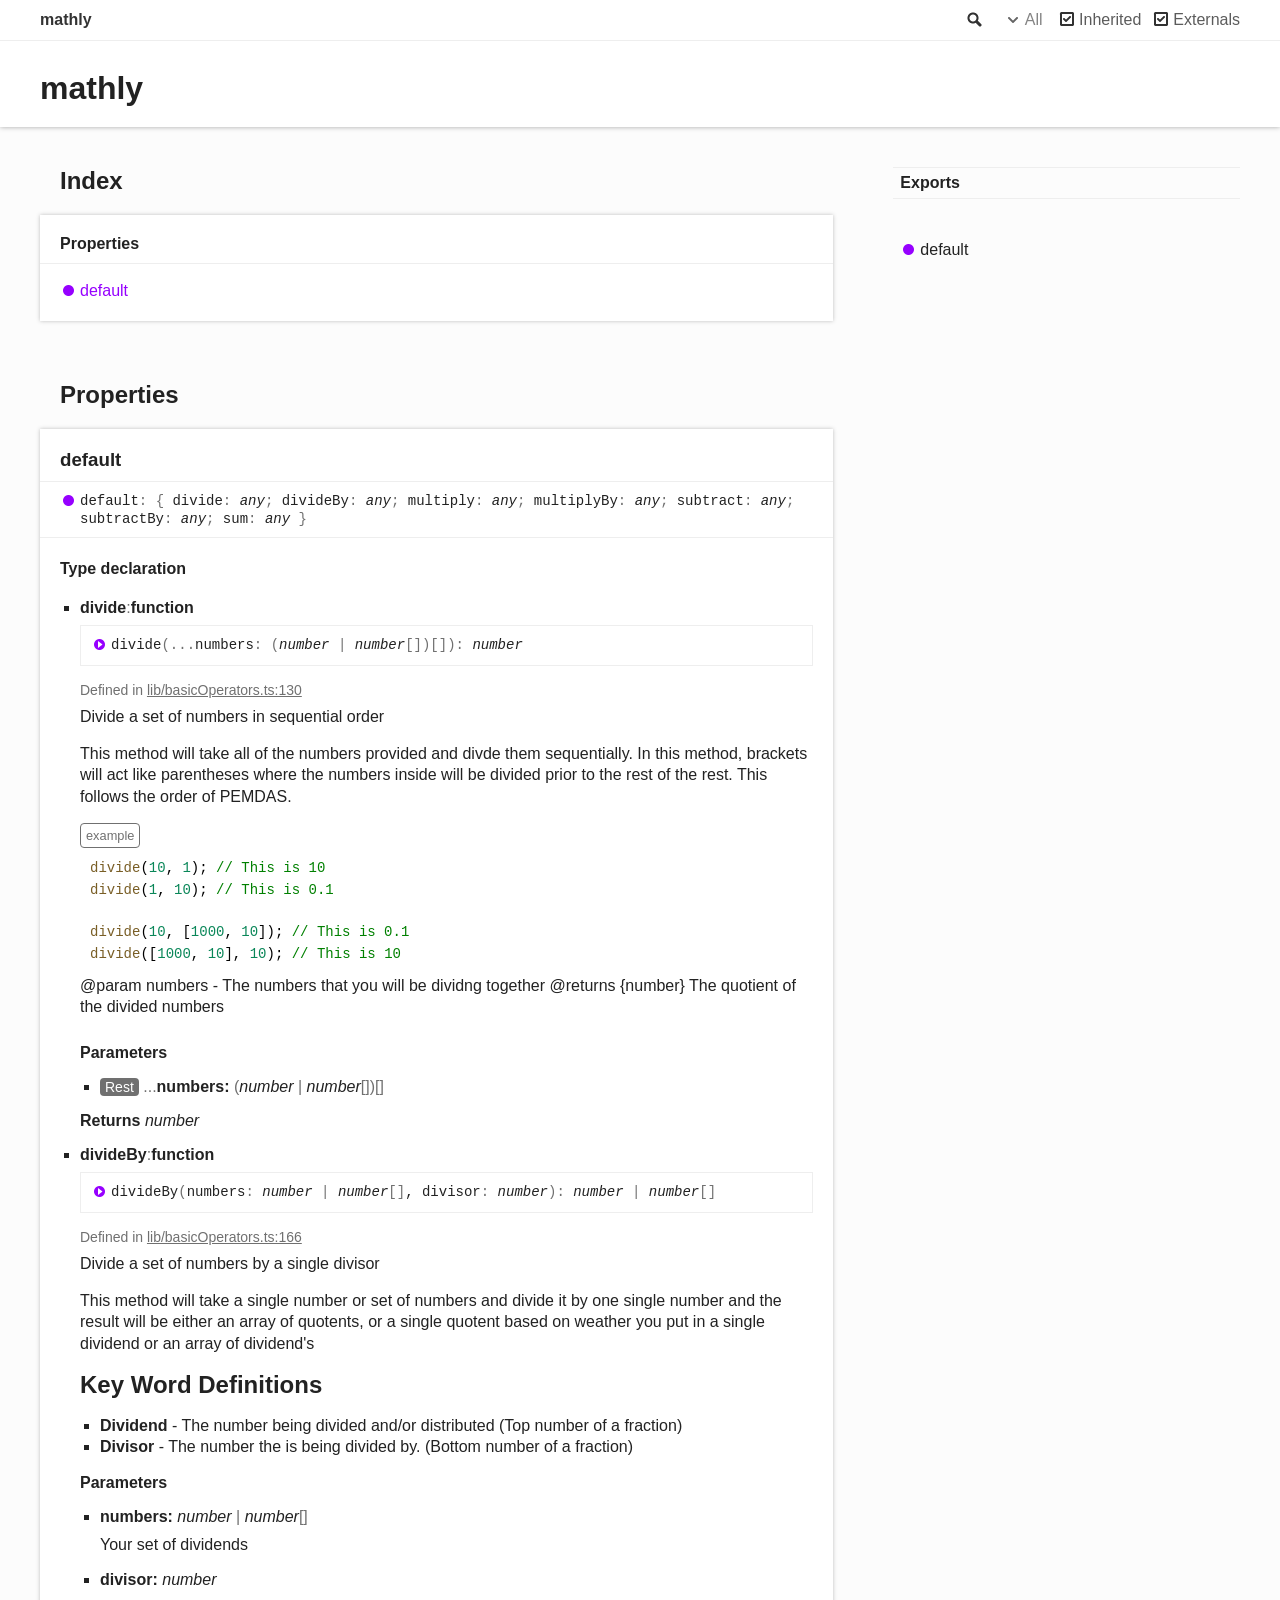
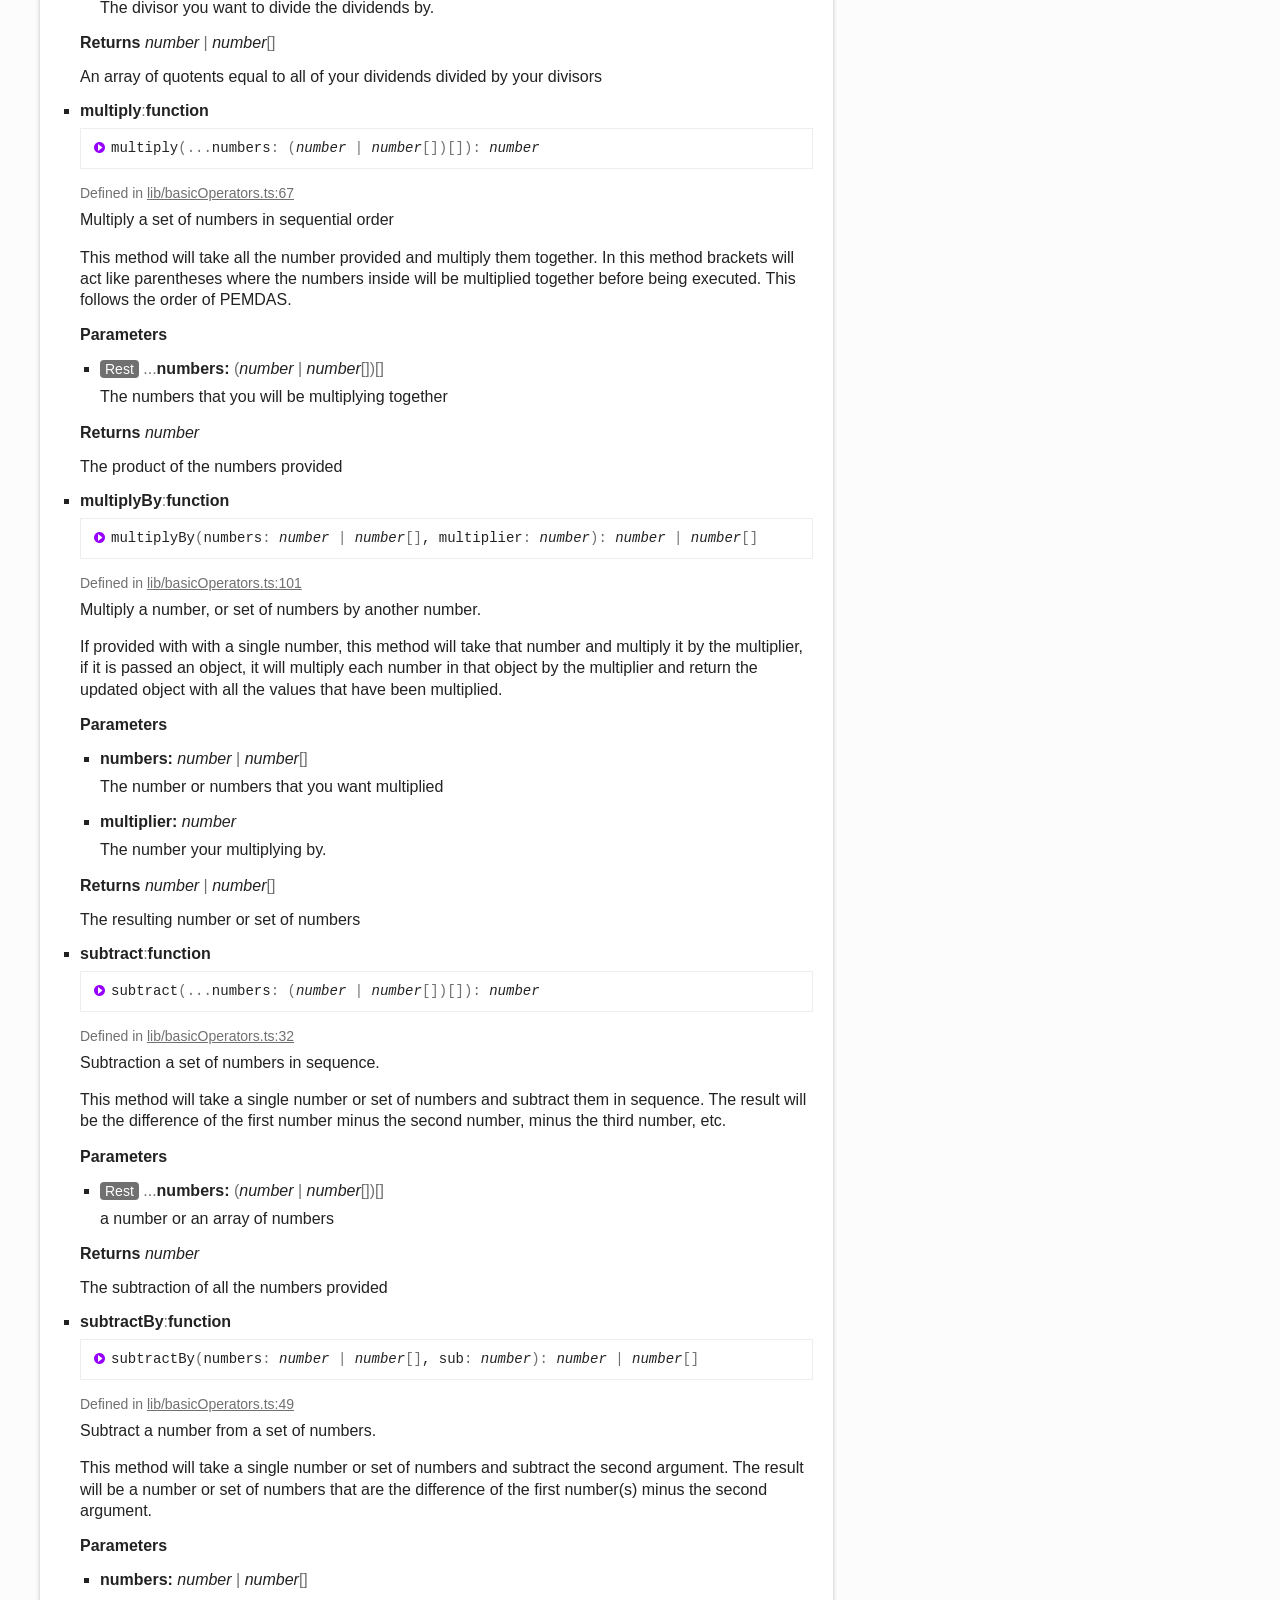
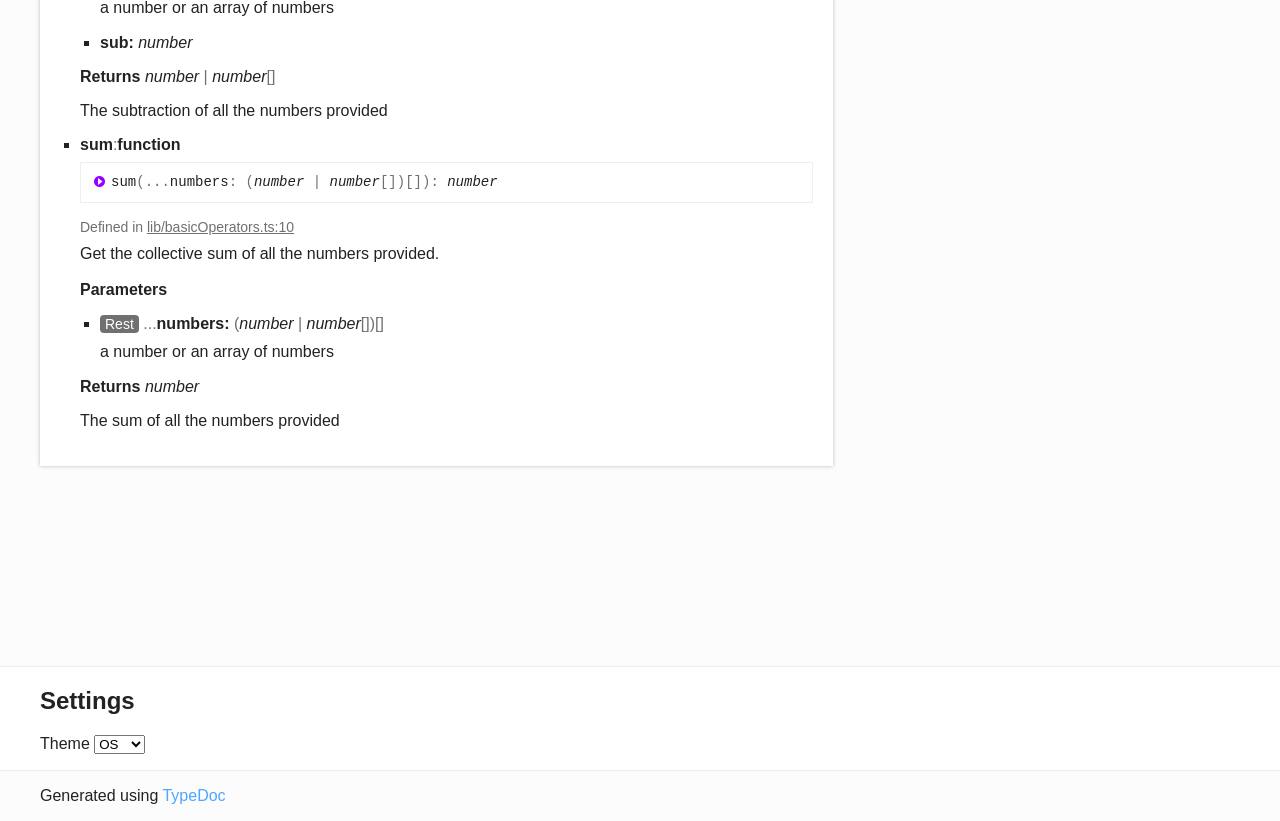
==== commit 1e9a18fd: "deploy: a0cdd4639f38c5b3e4033bba91b23d8951f60564" ====
--- a/modules.html
+++ b/modules.html
@@ -1,4 +1,4 @@
-<!DOCTYPE html><html class="default"><head><meta charSet="utf-8"/><meta http-equiv="x-ua-compatible" content="IE=edge"/><title>mathly</title><meta name="description" content="Documentation for mathly"/><meta name="viewport" content="width=device-width, initial-scale=1"/><link rel="stylesheet" href="assets/style.css"/><link rel="stylesheet" href="assets/highlight.css"/><script async src="assets/search.js" id="search-script"></script></head><body><script>document.body.classList.add(localStorage.getItem("tsd-theme") || "os")</script><header><div class="tsd-page-toolbar"><div class="container"><div class="table-wrap"><div class="table-cell" id="tsd-search" data-base="."><div class="field"><label for="tsd-search-field" class="tsd-widget search no-caption">Search</label><input type="text" id="tsd-search-field"/></div><ul class="results"><li class="state loading">Preparing search index...</li><li class="state failure">The search index is not available</li></ul><a href="index.html" class="title">mathly</a></div><div class="table-cell" id="tsd-widgets"><div id="tsd-filter"><a href="#" class="tsd-widget options no-caption" data-toggle="options">Options</a><div class="tsd-filter-group"><div class="tsd-select" id="tsd-filter-visibility"><span class="tsd-select-label">All</span><ul class="tsd-select-list"><li data-value="public">Public</li><li data-value="protected">Public/Protected</li><li data-value="private" class="selected">All</li></ul></div> <input type="checkbox" id="tsd-filter-inherited" checked/><label class="tsd-widget" for="tsd-filter-inherited">Inherited</label><input type="checkbox" id="tsd-filter-externals" checked/><label class="tsd-widget" for="tsd-filter-externals">Externals</label></div></div><a href="#" class="tsd-widget menu no-caption" data-toggle="menu">Menu</a></div></div></div></div><div class="tsd-page-title"><div class="container"><h1>mathly</h1></div></div></header><div class="container container-main"><div class="row"><div class="col-8 col-content"><section class="tsd-panel-group tsd-index-group"><h2>Index</h2><section class="tsd-panel tsd-index-panel"><div class="tsd-index-content"><section class="tsd-index-section "><h3>Properties</h3><ul class="tsd-index-list"><li class="tsd-kind-property"><a href="modules.html#default" class="tsd-kind-icon">default</a></li></ul></section></div></section></section><section class="tsd-panel-group tsd-member-group "><h2>Properties</h2><section class="tsd-panel tsd-member tsd-kind-property"><a id="default" class="tsd-anchor"></a><h3>default</h3><div class="tsd-signature tsd-kind-icon">default<span class="tsd-signature-symbol">:</span> <span class="tsd-signature-symbol">{ </span>divide<span class="tsd-signature-symbol">: </span><span class="tsd-signature-type">any</span><span class="tsd-signature-symbol">; </span>divideBy<span class="tsd-signature-symbol">: </span><span class="tsd-signature-type">any</span><span class="tsd-signature-symbol">; </span>multiply<span class="tsd-signature-symbol">: </span><span class="tsd-signature-type">any</span><span class="tsd-signature-symbol">; </span>multiplyBy<span class="tsd-signature-symbol">: </span><span class="tsd-signature-type">any</span><span class="tsd-signature-symbol">; </span>sum<span class="tsd-signature-symbol">: </span><span class="tsd-signature-type">any</span><span class="tsd-signature-symbol"> }</span></div><div class="tsd-type-declaration"><h4>Type declaration</h4><ul class="tsd-parameters"><li class="tsd-parameter"><h5>divide<span class="tsd-signature-symbol">:</span>function</h5><ul class="tsd-signatures tsd-kind-method tsd-parent-kind-type-literal"><li class="tsd-signature tsd-kind-icon">divide<span class="tsd-signature-symbol">(</span><span class="tsd-signature-symbol">...</span>numbers<span class="tsd-signature-symbol">: </span><span class="tsd-signature-symbol">(</span><span class="tsd-signature-type">number</span><span class="tsd-signature-symbol"> | </span><span class="tsd-signature-type">number</span><span class="tsd-signature-symbol">[]</span><span class="tsd-signature-symbol">)</span><span class="tsd-signature-symbol">[]</span><span class="tsd-signature-symbol">)</span><span class="tsd-signature-symbol">: </span><span class="tsd-signature-type">number</span></li></ul><ul class="tsd-descriptions"><li class="tsd-description"><aside class="tsd-sources"><ul><li>Defined in <a href="https://github.com/HoloPanio/mathly/blob/2e0d939/src/lib/basicOperators.ts#L96">lib/basicOperators.ts:96</a></li></ul></aside><div class="tsd-comment tsd-typography"><div class="lead">
+<!DOCTYPE html><html class="default"><head><meta charSet="utf-8"/><meta http-equiv="x-ua-compatible" content="IE=edge"/><title>mathly</title><meta name="description" content="Documentation for mathly"/><meta name="viewport" content="width=device-width, initial-scale=1"/><link rel="stylesheet" href="assets/style.css"/><link rel="stylesheet" href="assets/highlight.css"/><script async src="assets/search.js" id="search-script"></script></head><body><script>document.body.classList.add(localStorage.getItem("tsd-theme") || "os")</script><header><div class="tsd-page-toolbar"><div class="container"><div class="table-wrap"><div class="table-cell" id="tsd-search" data-base="."><div class="field"><label for="tsd-search-field" class="tsd-widget search no-caption">Search</label><input type="text" id="tsd-search-field"/></div><ul class="results"><li class="state loading">Preparing search index...</li><li class="state failure">The search index is not available</li></ul><a href="index.html" class="title">mathly</a></div><div class="table-cell" id="tsd-widgets"><div id="tsd-filter"><a href="#" class="tsd-widget options no-caption" data-toggle="options">Options</a><div class="tsd-filter-group"><div class="tsd-select" id="tsd-filter-visibility"><span class="tsd-select-label">All</span><ul class="tsd-select-list"><li data-value="public">Public</li><li data-value="protected">Public/Protected</li><li data-value="private" class="selected">All</li></ul></div> <input type="checkbox" id="tsd-filter-inherited" checked/><label class="tsd-widget" for="tsd-filter-inherited">Inherited</label><input type="checkbox" id="tsd-filter-externals" checked/><label class="tsd-widget" for="tsd-filter-externals">Externals</label></div></div><a href="#" class="tsd-widget menu no-caption" data-toggle="menu">Menu</a></div></div></div></div><div class="tsd-page-title"><div class="container"><h1>mathly</h1></div></div></header><div class="container container-main"><div class="row"><div class="col-8 col-content"><section class="tsd-panel-group tsd-index-group"><h2>Index</h2><section class="tsd-panel tsd-index-panel"><div class="tsd-index-content"><section class="tsd-index-section "><h3>Properties</h3><ul class="tsd-index-list"><li class="tsd-kind-property"><a href="modules.html#default" class="tsd-kind-icon">default</a></li></ul></section></div></section></section><section class="tsd-panel-group tsd-member-group "><h2>Properties</h2><section class="tsd-panel tsd-member tsd-kind-property"><a id="default" class="tsd-anchor"></a><h3>default</h3><div class="tsd-signature tsd-kind-icon">default<span class="tsd-signature-symbol">:</span> <span class="tsd-signature-symbol">{ </span>divide<span class="tsd-signature-symbol">: </span><span class="tsd-signature-type">any</span><span class="tsd-signature-symbol">; </span>divideBy<span class="tsd-signature-symbol">: </span><span class="tsd-signature-type">any</span><span class="tsd-signature-symbol">; </span>multiply<span class="tsd-signature-symbol">: </span><span class="tsd-signature-type">any</span><span class="tsd-signature-symbol">; </span>multiplyBy<span class="tsd-signature-symbol">: </span><span class="tsd-signature-type">any</span><span class="tsd-signature-symbol">; </span>subtract<span class="tsd-signature-symbol">: </span><span class="tsd-signature-type">any</span><span class="tsd-signature-symbol">; </span>subtractBy<span class="tsd-signature-symbol">: </span><span class="tsd-signature-type">any</span><span class="tsd-signature-symbol">; </span>sum<span class="tsd-signature-symbol">: </span><span class="tsd-signature-type">any</span><span class="tsd-signature-symbol"> }</span></div><div class="tsd-type-declaration"><h4>Type declaration</h4><ul class="tsd-parameters"><li class="tsd-parameter"><h5>divide<span class="tsd-signature-symbol">:</span>function</h5><ul class="tsd-signatures tsd-kind-method tsd-parent-kind-type-literal"><li class="tsd-signature tsd-kind-icon">divide<span class="tsd-signature-symbol">(</span><span class="tsd-signature-symbol">...</span>numbers<span class="tsd-signature-symbol">: </span><span class="tsd-signature-symbol">(</span><span class="tsd-signature-type">number</span><span class="tsd-signature-symbol"> | </span><span class="tsd-signature-type">number</span><span class="tsd-signature-symbol">[]</span><span class="tsd-signature-symbol">)</span><span class="tsd-signature-symbol">[]</span><span class="tsd-signature-symbol">)</span><span class="tsd-signature-symbol">: </span><span class="tsd-signature-type">number</span></li></ul><ul class="tsd-descriptions"><li class="tsd-description"><aside class="tsd-sources"><ul><li>Defined in <a href="https://github.com/HoloPanio/mathly/blob/a0cdd46/src/lib/basicOperators.ts#L130">lib/basicOperators.ts:130</a></li></ul></aside><div class="tsd-comment tsd-typography"><div class="lead">
 <p>Divide a set of numbers in sequential order</p>
 </div><div><p>This method will take all of the numbers provided and divde them sequentially.  In this method, brackets
 will act like parentheses where the numbers inside will be divided prior to the rest of the rest.  This
@@ -7,7 +7,7 @@
 </code></pre>
 <p>@param numbers - The numbers that you will be dividng together
 @returns {number} The quotient of the divided numbers</p>
-</dd></dl></div><h4 class="tsd-parameters-title">Parameters</h4><ul class="tsd-parameters"><li><h5><span class="tsd-flag ts-flagRest">Rest</span> <span class="tsd-signature-symbol">...</span>numbers: <span class="tsd-signature-symbol">(</span><span class="tsd-signature-type">number</span><span class="tsd-signature-symbol"> | </span><span class="tsd-signature-type">number</span><span class="tsd-signature-symbol">[]</span><span class="tsd-signature-symbol">)</span><span class="tsd-signature-symbol">[]</span></h5></li></ul><h4 class="tsd-returns-title">Returns <span class="tsd-signature-type">number</span></h4></li></ul></li><li class="tsd-parameter"><h5>divide<wbr/>By<span class="tsd-signature-symbol">:</span>function</h5><ul class="tsd-signatures tsd-kind-method tsd-parent-kind-type-literal"><li class="tsd-signature tsd-kind-icon">divide<wbr/>By<span class="tsd-signature-symbol">(</span>numbers<span class="tsd-signature-symbol">: </span><span class="tsd-signature-type">number</span><span class="tsd-signature-symbol"> | </span><span class="tsd-signature-type">number</span><span class="tsd-signature-symbol">[]</span>, divisor<span class="tsd-signature-symbol">: </span><span class="tsd-signature-type">number</span><span class="tsd-signature-symbol">)</span><span class="tsd-signature-symbol">: </span><span class="tsd-signature-type">number</span><span class="tsd-signature-symbol"> | </span><span class="tsd-signature-type">number</span><span class="tsd-signature-symbol">[]</span></li></ul><ul class="tsd-descriptions"><li class="tsd-description"><aside class="tsd-sources"><ul><li>Defined in <a href="https://github.com/HoloPanio/mathly/blob/2e0d939/src/lib/basicOperators.ts#L132">lib/basicOperators.ts:132</a></li></ul></aside><div class="tsd-comment tsd-typography"><div class="lead">
+</dd></dl></div><h4 class="tsd-parameters-title">Parameters</h4><ul class="tsd-parameters"><li><h5><span class="tsd-flag ts-flagRest">Rest</span> <span class="tsd-signature-symbol">...</span>numbers: <span class="tsd-signature-symbol">(</span><span class="tsd-signature-type">number</span><span class="tsd-signature-symbol"> | </span><span class="tsd-signature-type">number</span><span class="tsd-signature-symbol">[]</span><span class="tsd-signature-symbol">)</span><span class="tsd-signature-symbol">[]</span></h5></li></ul><h4 class="tsd-returns-title">Returns <span class="tsd-signature-type">number</span></h4></li></ul></li><li class="tsd-parameter"><h5>divide<wbr/>By<span class="tsd-signature-symbol">:</span>function</h5><ul class="tsd-signatures tsd-kind-method tsd-parent-kind-type-literal"><li class="tsd-signature tsd-kind-icon">divide<wbr/>By<span class="tsd-signature-symbol">(</span>numbers<span class="tsd-signature-symbol">: </span><span class="tsd-signature-type">number</span><span class="tsd-signature-symbol"> | </span><span class="tsd-signature-type">number</span><span class="tsd-signature-symbol">[]</span>, divisor<span class="tsd-signature-symbol">: </span><span class="tsd-signature-type">number</span><span class="tsd-signature-symbol">)</span><span class="tsd-signature-symbol">: </span><span class="tsd-signature-type">number</span><span class="tsd-signature-symbol"> | </span><span class="tsd-signature-type">number</span><span class="tsd-signature-symbol">[]</span></li></ul><ul class="tsd-descriptions"><li class="tsd-description"><aside class="tsd-sources"><ul><li>Defined in <a href="https://github.com/HoloPanio/mathly/blob/a0cdd46/src/lib/basicOperators.ts#L166">lib/basicOperators.ts:166</a></li></ul></aside><div class="tsd-comment tsd-typography"><div class="lead">
 <p>Divide a set of numbers by a single divisor</p>
 </div><div><p>This method will take a single number or set of numbers and divide it by one single number and the result
 will be either an array of quotents, or a single quotent based on weather you put in a single dividend or
@@ -25,7 +25,7 @@
 </div></div></li><li><h5>divisor: <span class="tsd-signature-type">number</span></h5><div class="tsd-comment tsd-typography"><div class="lead">
 <p>The divisor you want to divide the dividends by.</p>
 </div></div></li></ul><h4 class="tsd-returns-title">Returns <span class="tsd-signature-type">number</span><span class="tsd-signature-symbol"> | </span><span class="tsd-signature-type">number</span><span class="tsd-signature-symbol">[]</span></h4><div><p>An array of quotents equal to all of your dividends divided by your divisors</p>
-</div></li></ul></li><li class="tsd-parameter"><h5>multiply<span class="tsd-signature-symbol">:</span>function</h5><ul class="tsd-signatures tsd-kind-method tsd-parent-kind-type-literal"><li class="tsd-signature tsd-kind-icon">multiply<span class="tsd-signature-symbol">(</span><span class="tsd-signature-symbol">...</span>numbers<span class="tsd-signature-symbol">: </span><span class="tsd-signature-symbol">(</span><span class="tsd-signature-type">number</span><span class="tsd-signature-symbol"> | </span><span class="tsd-signature-type">number</span><span class="tsd-signature-symbol">[]</span><span class="tsd-signature-symbol">)</span><span class="tsd-signature-symbol">[]</span><span class="tsd-signature-symbol">)</span><span class="tsd-signature-symbol">: </span><span class="tsd-signature-type">number</span></li></ul><ul class="tsd-descriptions"><li class="tsd-description"><aside class="tsd-sources"><ul><li>Defined in <a href="https://github.com/HoloPanio/mathly/blob/2e0d939/src/lib/basicOperators.ts#L33">lib/basicOperators.ts:33</a></li></ul></aside><div class="tsd-comment tsd-typography"><div class="lead">
+</div></li></ul></li><li class="tsd-parameter"><h5>multiply<span class="tsd-signature-symbol">:</span>function</h5><ul class="tsd-signatures tsd-kind-method tsd-parent-kind-type-literal"><li class="tsd-signature tsd-kind-icon">multiply<span class="tsd-signature-symbol">(</span><span class="tsd-signature-symbol">...</span>numbers<span class="tsd-signature-symbol">: </span><span class="tsd-signature-symbol">(</span><span class="tsd-signature-type">number</span><span class="tsd-signature-symbol"> | </span><span class="tsd-signature-type">number</span><span class="tsd-signature-symbol">[]</span><span class="tsd-signature-symbol">)</span><span class="tsd-signature-symbol">[]</span><span class="tsd-signature-symbol">)</span><span class="tsd-signature-symbol">: </span><span class="tsd-signature-type">number</span></li></ul><ul class="tsd-descriptions"><li class="tsd-description"><aside class="tsd-sources"><ul><li>Defined in <a href="https://github.com/HoloPanio/mathly/blob/a0cdd46/src/lib/basicOperators.ts#L67">lib/basicOperators.ts:67</a></li></ul></aside><div class="tsd-comment tsd-typography"><div class="lead">
 <p>Multiply a set of numbers in sequential order</p>
 </div><div><p>This method will take all the number provided and multiply them together.  In this method brackets
 will act like parentheses where the numbers inside will be multiplied together before being executed.
@@ -33,7 +33,7 @@
 </div></div><h4 class="tsd-parameters-title">Parameters</h4><ul class="tsd-parameters"><li><h5><span class="tsd-flag ts-flagRest">Rest</span> <span class="tsd-signature-symbol">...</span>numbers: <span class="tsd-signature-symbol">(</span><span class="tsd-signature-type">number</span><span class="tsd-signature-symbol"> | </span><span class="tsd-signature-type">number</span><span class="tsd-signature-symbol">[]</span><span class="tsd-signature-symbol">)</span><span class="tsd-signature-symbol">[]</span></h5><div class="tsd-comment tsd-typography"><div class="lead">
 <p>The numbers that you will be multiplying together</p>
 </div></div></li></ul><h4 class="tsd-returns-title">Returns <span class="tsd-signature-type">number</span></h4><div><p>The product of the numbers provided</p>
-</div></li></ul></li><li class="tsd-parameter"><h5>multiply<wbr/>By<span class="tsd-signature-symbol">:</span>function</h5><ul class="tsd-signatures tsd-kind-method tsd-parent-kind-type-literal"><li class="tsd-signature tsd-kind-icon">multiply<wbr/>By<span class="tsd-signature-symbol">(</span>numbers<span class="tsd-signature-symbol">: </span><span class="tsd-signature-type">number</span><span class="tsd-signature-symbol"> | </span><span class="tsd-signature-type">number</span><span class="tsd-signature-symbol">[]</span>, multiplier<span class="tsd-signature-symbol">: </span><span class="tsd-signature-type">number</span><span class="tsd-signature-symbol">)</span><span class="tsd-signature-symbol">: </span><span class="tsd-signature-type">number</span><span class="tsd-signature-symbol"> | </span><span class="tsd-signature-type">number</span><span class="tsd-signature-symbol">[]</span></li></ul><ul class="tsd-descriptions"><li class="tsd-description"><aside class="tsd-sources"><ul><li>Defined in <a href="https://github.com/HoloPanio/mathly/blob/2e0d939/src/lib/basicOperators.ts#L67">lib/basicOperators.ts:67</a></li></ul></aside><div class="tsd-comment tsd-typography"><div class="lead">
+</div></li></ul></li><li class="tsd-parameter"><h5>multiply<wbr/>By<span class="tsd-signature-symbol">:</span>function</h5><ul class="tsd-signatures tsd-kind-method tsd-parent-kind-type-literal"><li class="tsd-signature tsd-kind-icon">multiply<wbr/>By<span class="tsd-signature-symbol">(</span>numbers<span class="tsd-signature-symbol">: </span><span class="tsd-signature-type">number</span><span class="tsd-signature-symbol"> | </span><span class="tsd-signature-type">number</span><span class="tsd-signature-symbol">[]</span>, multiplier<span class="tsd-signature-symbol">: </span><span class="tsd-signature-type">number</span><span class="tsd-signature-symbol">)</span><span class="tsd-signature-symbol">: </span><span class="tsd-signature-type">number</span><span class="tsd-signature-symbol"> | </span><span class="tsd-signature-type">number</span><span class="tsd-signature-symbol">[]</span></li></ul><ul class="tsd-descriptions"><li class="tsd-description"><aside class="tsd-sources"><ul><li>Defined in <a href="https://github.com/HoloPanio/mathly/blob/a0cdd46/src/lib/basicOperators.ts#L101">lib/basicOperators.ts:101</a></li></ul></aside><div class="tsd-comment tsd-typography"><div class="lead">
 <p>Multiply a number, or set of numbers by another number.</p>
 </div><div><p>If provided with with a single number, this method will take that number and multiply it by the
 multiplier, if it is passed an object, it will multiply each number in that object by the multiplier
@@ -43,7 +43,21 @@
 </div></div></li><li><h5>multiplier: <span class="tsd-signature-type">number</span></h5><div class="tsd-comment tsd-typography"><div class="lead">
 <p>The number your multiplying by.</p>
 </div></div></li></ul><h4 class="tsd-returns-title">Returns <span class="tsd-signature-type">number</span><span class="tsd-signature-symbol"> | </span><span class="tsd-signature-type">number</span><span class="tsd-signature-symbol">[]</span></h4><div><p>The resulting number or set of numbers</p>
-</div></li></ul></li><li class="tsd-parameter"><h5>sum<span class="tsd-signature-symbol">:</span>function</h5><ul class="tsd-signatures tsd-kind-method tsd-parent-kind-type-literal"><li class="tsd-signature tsd-kind-icon">sum<span class="tsd-signature-symbol">(</span><span class="tsd-signature-symbol">...</span>numbers<span class="tsd-signature-symbol">: </span><span class="tsd-signature-symbol">(</span><span class="tsd-signature-type">number</span><span class="tsd-signature-symbol"> | </span><span class="tsd-signature-type">number</span><span class="tsd-signature-symbol">[]</span><span class="tsd-signature-symbol">)</span><span class="tsd-signature-symbol">[]</span><span class="tsd-signature-symbol">)</span><span class="tsd-signature-symbol">: </span><span class="tsd-signature-type">number</span></li></ul><ul class="tsd-descriptions"><li class="tsd-description"><aside class="tsd-sources"><ul><li>Defined in <a href="https://github.com/HoloPanio/mathly/blob/2e0d939/src/lib/basicOperators.ts#L10">lib/basicOperators.ts:10</a></li></ul></aside><div class="tsd-comment tsd-typography"><div class="lead">
+</div></li></ul></li><li class="tsd-parameter"><h5>subtract<span class="tsd-signature-symbol">:</span>function</h5><ul class="tsd-signatures tsd-kind-method tsd-parent-kind-type-literal"><li class="tsd-signature tsd-kind-icon">subtract<span class="tsd-signature-symbol">(</span><span class="tsd-signature-symbol">...</span>numbers<span class="tsd-signature-symbol">: </span><span class="tsd-signature-symbol">(</span><span class="tsd-signature-type">number</span><span class="tsd-signature-symbol"> | </span><span class="tsd-signature-type">number</span><span class="tsd-signature-symbol">[]</span><span class="tsd-signature-symbol">)</span><span class="tsd-signature-symbol">[]</span><span class="tsd-signature-symbol">)</span><span class="tsd-signature-symbol">: </span><span class="tsd-signature-type">number</span></li></ul><ul class="tsd-descriptions"><li class="tsd-description"><aside class="tsd-sources"><ul><li>Defined in <a href="https://github.com/HoloPanio/mathly/blob/a0cdd46/src/lib/basicOperators.ts#L32">lib/basicOperators.ts:32</a></li></ul></aside><div class="tsd-comment tsd-typography"><div class="lead">
+<p>Subtraction a set of numbers in sequence.</p>
+</div><div><p>This method will take a single number or set of numbers and subtract them in sequence.
+The result will be the difference of the first number minus the second number, minus the third number, etc.</p>
+</div></div><h4 class="tsd-parameters-title">Parameters</h4><ul class="tsd-parameters"><li><h5><span class="tsd-flag ts-flagRest">Rest</span> <span class="tsd-signature-symbol">...</span>numbers: <span class="tsd-signature-symbol">(</span><span class="tsd-signature-type">number</span><span class="tsd-signature-symbol"> | </span><span class="tsd-signature-type">number</span><span class="tsd-signature-symbol">[]</span><span class="tsd-signature-symbol">)</span><span class="tsd-signature-symbol">[]</span></h5><div class="tsd-comment tsd-typography"><div class="lead">
+<p>a number or an array of numbers</p>
+</div></div></li></ul><h4 class="tsd-returns-title">Returns <span class="tsd-signature-type">number</span></h4><div><p>The subtraction of all the numbers provided</p>
+</div></li></ul></li><li class="tsd-parameter"><h5>subtract<wbr/>By<span class="tsd-signature-symbol">:</span>function</h5><ul class="tsd-signatures tsd-kind-method tsd-parent-kind-type-literal"><li class="tsd-signature tsd-kind-icon">subtract<wbr/>By<span class="tsd-signature-symbol">(</span>numbers<span class="tsd-signature-symbol">: </span><span class="tsd-signature-type">number</span><span class="tsd-signature-symbol"> | </span><span class="tsd-signature-type">number</span><span class="tsd-signature-symbol">[]</span>, sub<span class="tsd-signature-symbol">: </span><span class="tsd-signature-type">number</span><span class="tsd-signature-symbol">)</span><span class="tsd-signature-symbol">: </span><span class="tsd-signature-type">number</span><span class="tsd-signature-symbol"> | </span><span class="tsd-signature-type">number</span><span class="tsd-signature-symbol">[]</span></li></ul><ul class="tsd-descriptions"><li class="tsd-description"><aside class="tsd-sources"><ul><li>Defined in <a href="https://github.com/HoloPanio/mathly/blob/a0cdd46/src/lib/basicOperators.ts#L49">lib/basicOperators.ts:49</a></li></ul></aside><div class="tsd-comment tsd-typography"><div class="lead">
+<p>Subtract a number from a set of numbers.</p>
+</div><div><p>This method will take a single number or set of numbers and subtract the second argument.
+The result will be a number or set of numbers that are the difference of the first number(s) minus the second argument.</p>
+</div></div><h4 class="tsd-parameters-title">Parameters</h4><ul class="tsd-parameters"><li><h5>numbers: <span class="tsd-signature-type">number</span><span class="tsd-signature-symbol"> | </span><span class="tsd-signature-type">number</span><span class="tsd-signature-symbol">[]</span></h5><div class="tsd-comment tsd-typography"><div class="lead">
+<p>a number or an array of numbers</p>
+</div></div></li><li><h5>sub: <span class="tsd-signature-type">number</span></h5></li></ul><h4 class="tsd-returns-title">Returns <span class="tsd-signature-type">number</span><span class="tsd-signature-symbol"> | </span><span class="tsd-signature-type">number</span><span class="tsd-signature-symbol">[]</span></h4><div><p>The subtraction of all the numbers provided</p>
+</div></li></ul></li><li class="tsd-parameter"><h5>sum<span class="tsd-signature-symbol">:</span>function</h5><ul class="tsd-signatures tsd-kind-method tsd-parent-kind-type-literal"><li class="tsd-signature tsd-kind-icon">sum<span class="tsd-signature-symbol">(</span><span class="tsd-signature-symbol">...</span>numbers<span class="tsd-signature-symbol">: </span><span class="tsd-signature-symbol">(</span><span class="tsd-signature-type">number</span><span class="tsd-signature-symbol"> | </span><span class="tsd-signature-type">number</span><span class="tsd-signature-symbol">[]</span><span class="tsd-signature-symbol">)</span><span class="tsd-signature-symbol">[]</span><span class="tsd-signature-symbol">)</span><span class="tsd-signature-symbol">: </span><span class="tsd-signature-type">number</span></li></ul><ul class="tsd-descriptions"><li class="tsd-description"><aside class="tsd-sources"><ul><li>Defined in <a href="https://github.com/HoloPanio/mathly/blob/a0cdd46/src/lib/basicOperators.ts#L10">lib/basicOperators.ts:10</a></li></ul></aside><div class="tsd-comment tsd-typography"><div class="lead">
 <p>Get the collective sum of all the numbers provided.</p>
 </div></div><h4 class="tsd-parameters-title">Parameters</h4><ul class="tsd-parameters"><li><h5><span class="tsd-flag ts-flagRest">Rest</span> <span class="tsd-signature-symbol">...</span>numbers: <span class="tsd-signature-symbol">(</span><span class="tsd-signature-type">number</span><span class="tsd-signature-symbol"> | </span><span class="tsd-signature-type">number</span><span class="tsd-signature-symbol">[]</span><span class="tsd-signature-symbol">)</span><span class="tsd-signature-symbol">[]</span></h5><div class="tsd-comment tsd-typography"><div class="lead">
 <p>a number or an array of numbers</p>
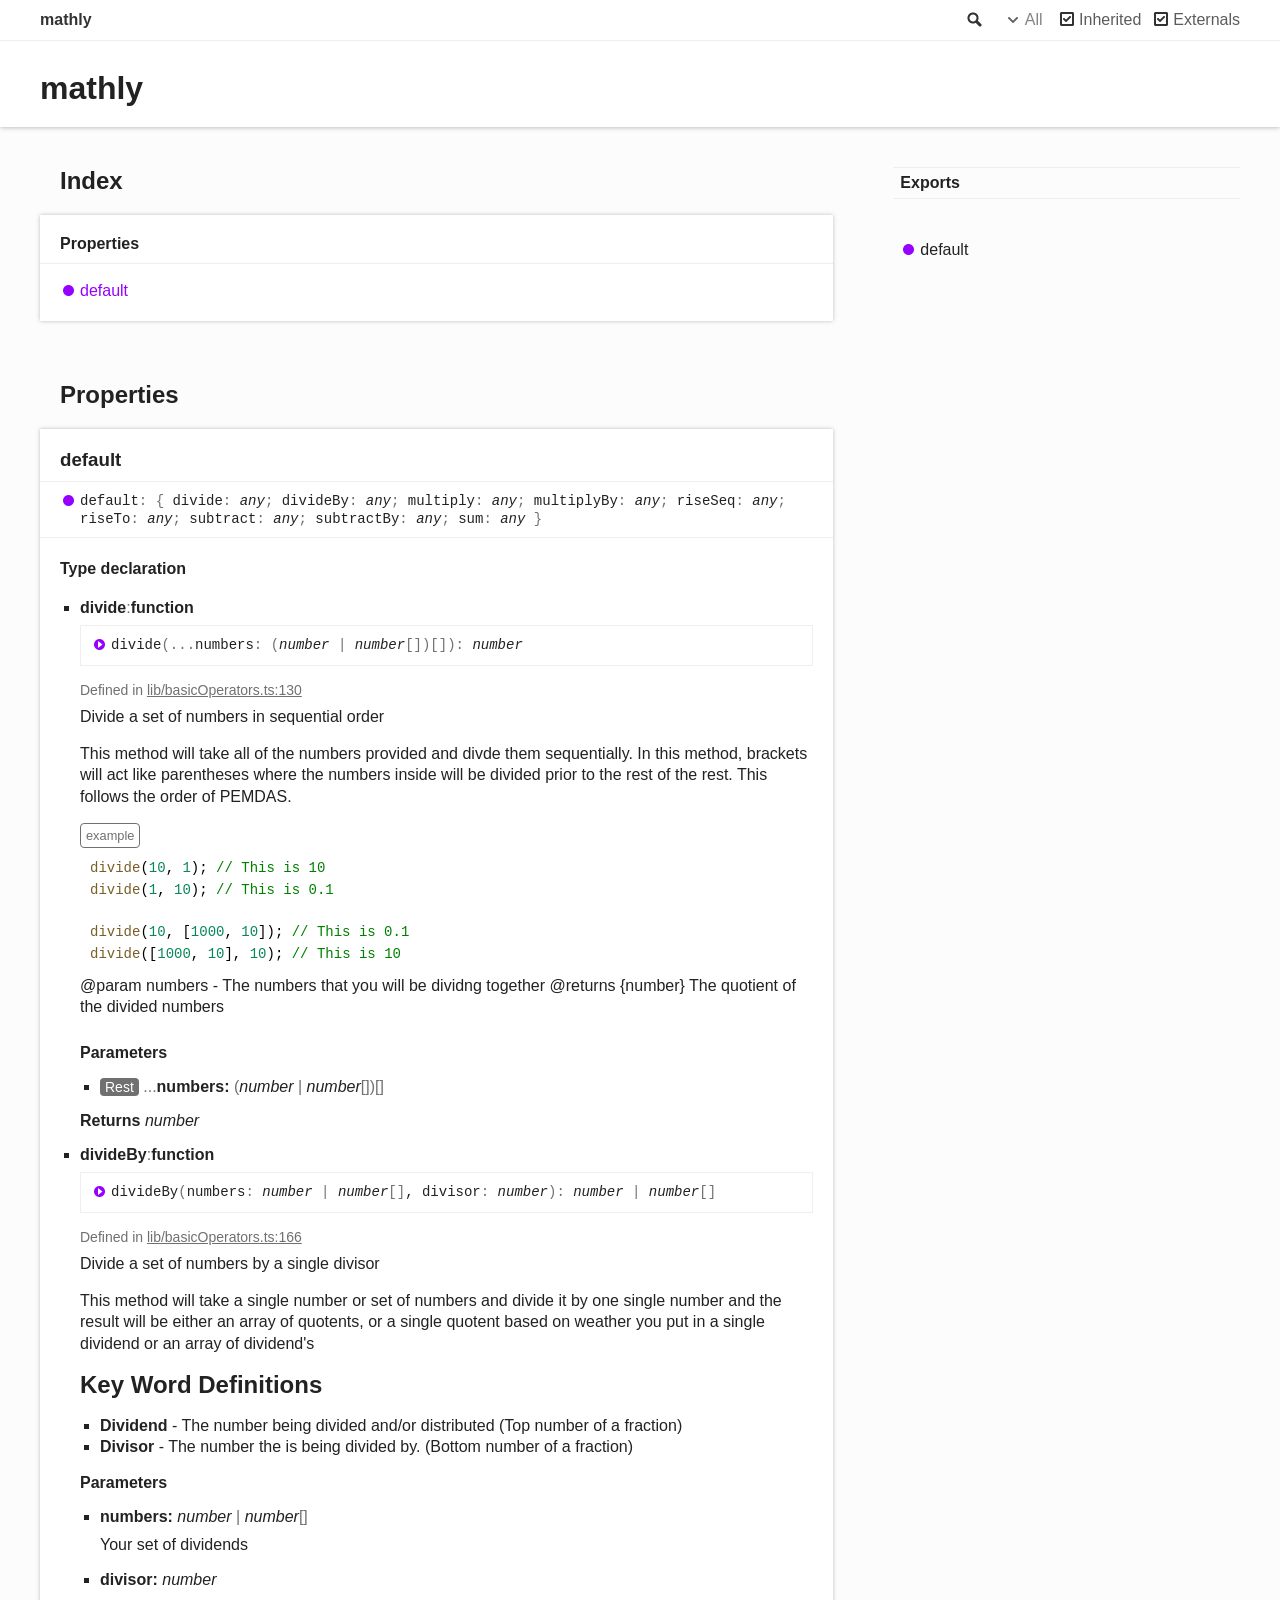
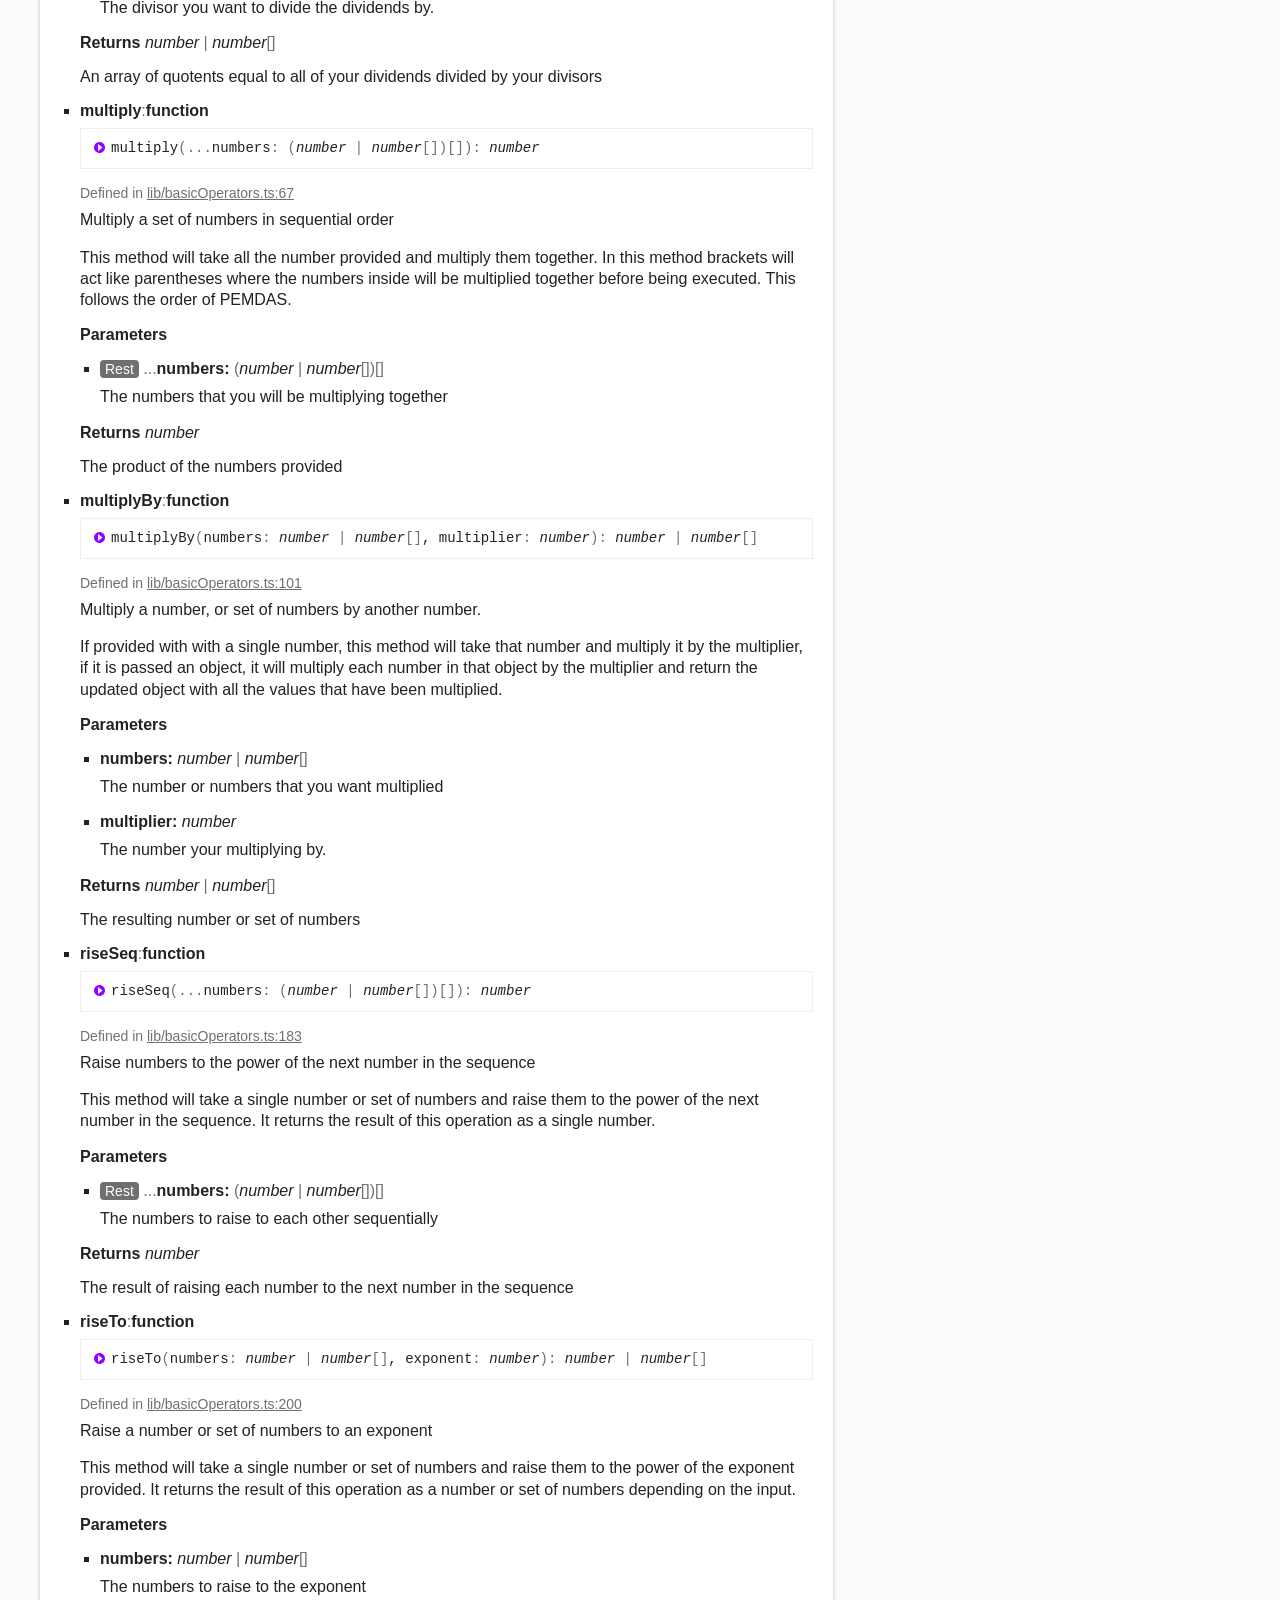
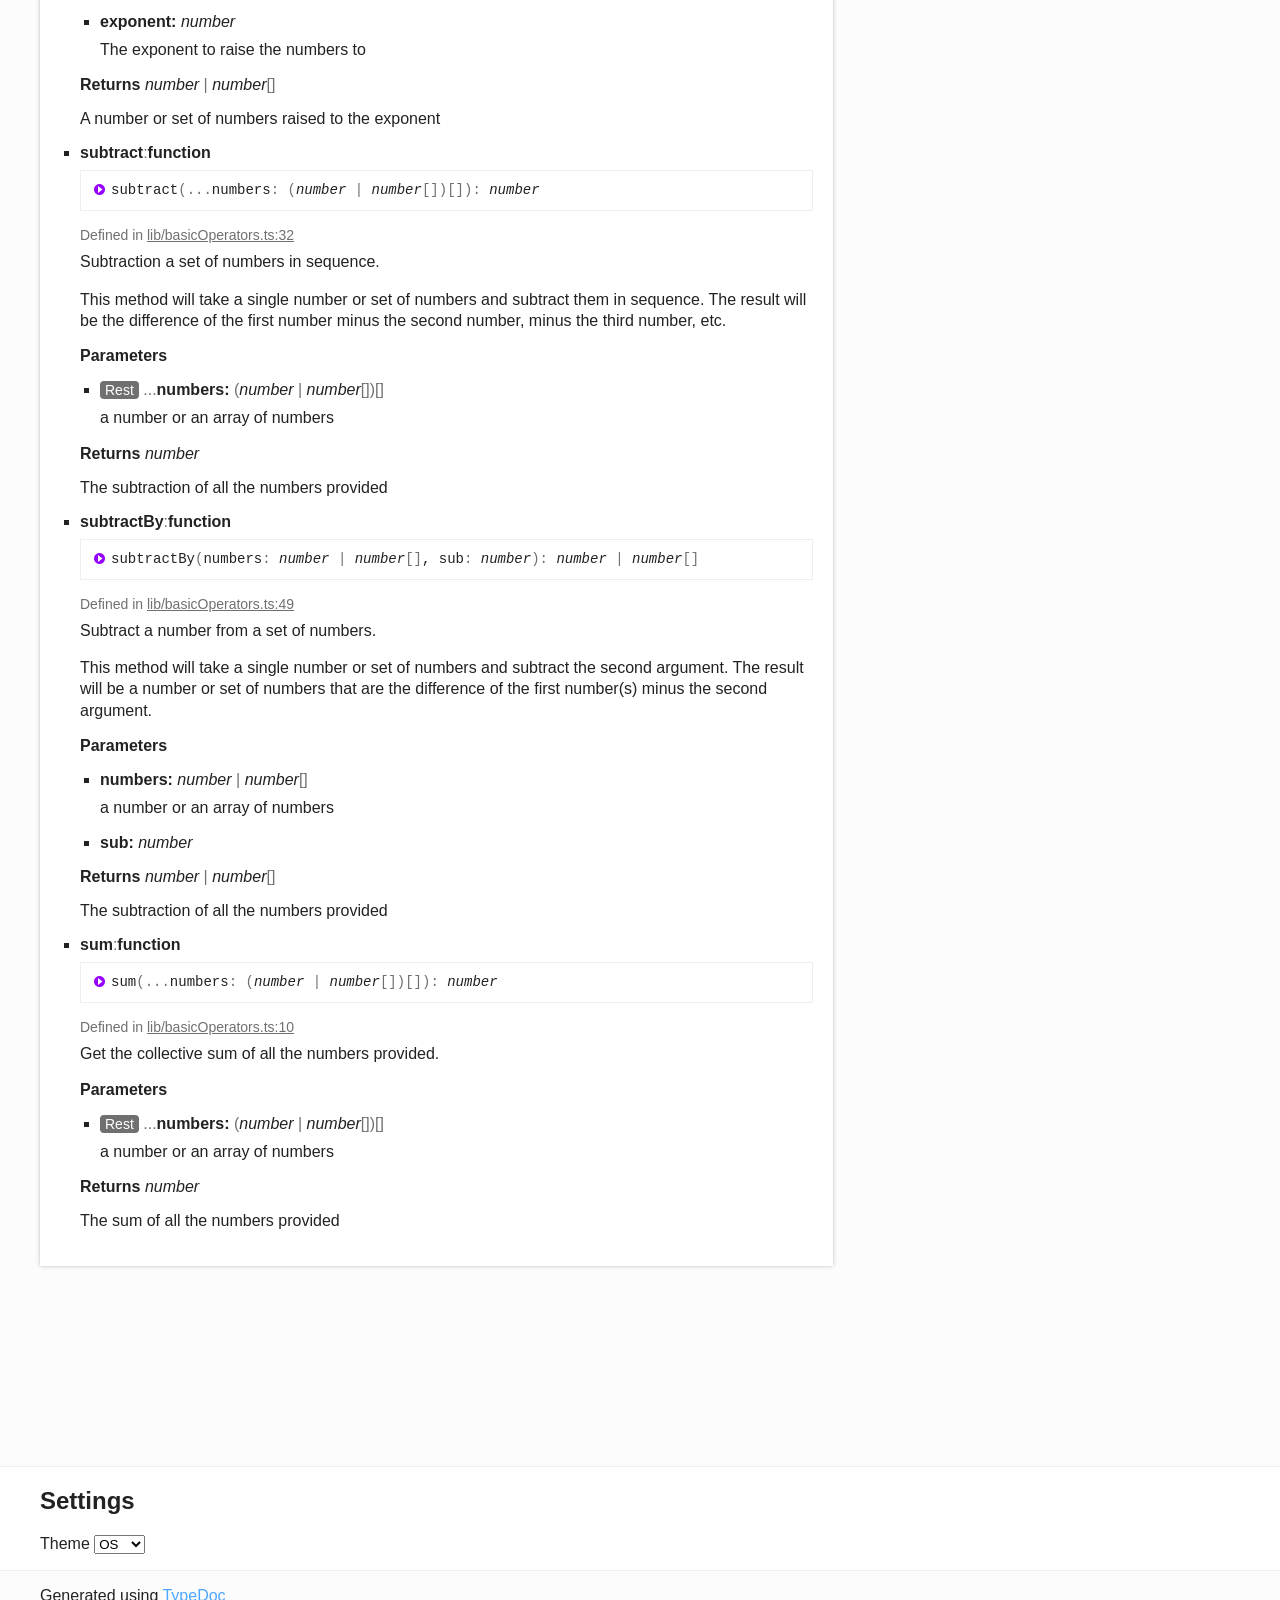
==== commit e9b85014: "deploy: e90d91e2db3df6314336e17f6da9cf4d78fcdaa7" ====
--- a/modules.html
+++ b/modules.html
@@ -1,4 +1,4 @@
-<!DOCTYPE html><html class="default"><head><meta charSet="utf-8"/><meta http-equiv="x-ua-compatible" content="IE=edge"/><title>mathly</title><meta name="description" content="Documentation for mathly"/><meta name="viewport" content="width=device-width, initial-scale=1"/><link rel="stylesheet" href="assets/style.css"/><link rel="stylesheet" href="assets/highlight.css"/><script async src="assets/search.js" id="search-script"></script></head><body><script>document.body.classList.add(localStorage.getItem("tsd-theme") || "os")</script><header><div class="tsd-page-toolbar"><div class="container"><div class="table-wrap"><div class="table-cell" id="tsd-search" data-base="."><div class="field"><label for="tsd-search-field" class="tsd-widget search no-caption">Search</label><input type="text" id="tsd-search-field"/></div><ul class="results"><li class="state loading">Preparing search index...</li><li class="state failure">The search index is not available</li></ul><a href="index.html" class="title">mathly</a></div><div class="table-cell" id="tsd-widgets"><div id="tsd-filter"><a href="#" class="tsd-widget options no-caption" data-toggle="options">Options</a><div class="tsd-filter-group"><div class="tsd-select" id="tsd-filter-visibility"><span class="tsd-select-label">All</span><ul class="tsd-select-list"><li data-value="public">Public</li><li data-value="protected">Public/Protected</li><li data-value="private" class="selected">All</li></ul></div> <input type="checkbox" id="tsd-filter-inherited" checked/><label class="tsd-widget" for="tsd-filter-inherited">Inherited</label><input type="checkbox" id="tsd-filter-externals" checked/><label class="tsd-widget" for="tsd-filter-externals">Externals</label></div></div><a href="#" class="tsd-widget menu no-caption" data-toggle="menu">Menu</a></div></div></div></div><div class="tsd-page-title"><div class="container"><h1>mathly</h1></div></div></header><div class="container container-main"><div class="row"><div class="col-8 col-content"><section class="tsd-panel-group tsd-index-group"><h2>Index</h2><section class="tsd-panel tsd-index-panel"><div class="tsd-index-content"><section class="tsd-index-section "><h3>Properties</h3><ul class="tsd-index-list"><li class="tsd-kind-property"><a href="modules.html#default" class="tsd-kind-icon">default</a></li></ul></section></div></section></section><section class="tsd-panel-group tsd-member-group "><h2>Properties</h2><section class="tsd-panel tsd-member tsd-kind-property"><a id="default" class="tsd-anchor"></a><h3>default</h3><div class="tsd-signature tsd-kind-icon">default<span class="tsd-signature-symbol">:</span> <span class="tsd-signature-symbol">{ </span>divide<span class="tsd-signature-symbol">: </span><span class="tsd-signature-type">any</span><span class="tsd-signature-symbol">; </span>divideBy<span class="tsd-signature-symbol">: </span><span class="tsd-signature-type">any</span><span class="tsd-signature-symbol">; </span>multiply<span class="tsd-signature-symbol">: </span><span class="tsd-signature-type">any</span><span class="tsd-signature-symbol">; </span>multiplyBy<span class="tsd-signature-symbol">: </span><span class="tsd-signature-type">any</span><span class="tsd-signature-symbol">; </span>subtract<span class="tsd-signature-symbol">: </span><span class="tsd-signature-type">any</span><span class="tsd-signature-symbol">; </span>subtractBy<span class="tsd-signature-symbol">: </span><span class="tsd-signature-type">any</span><span class="tsd-signature-symbol">; </span>sum<span class="tsd-signature-symbol">: </span><span class="tsd-signature-type">any</span><span class="tsd-signature-symbol"> }</span></div><div class="tsd-type-declaration"><h4>Type declaration</h4><ul class="tsd-parameters"><li class="tsd-parameter"><h5>divide<span class="tsd-signature-symbol">:</span>function</h5><ul class="tsd-signatures tsd-kind-method tsd-parent-kind-type-literal"><li class="tsd-signature tsd-kind-icon">divide<span class="tsd-signature-symbol">(</span><span class="tsd-signature-symbol">...</span>numbers<span class="tsd-signature-symbol">: </span><span class="tsd-signature-symbol">(</span><span class="tsd-signature-type">number</span><span class="tsd-signature-symbol"> | </span><span class="tsd-signature-type">number</span><span class="tsd-signature-symbol">[]</span><span class="tsd-signature-symbol">)</span><span class="tsd-signature-symbol">[]</span><span class="tsd-signature-symbol">)</span><span class="tsd-signature-symbol">: </span><span class="tsd-signature-type">number</span></li></ul><ul class="tsd-descriptions"><li class="tsd-description"><aside class="tsd-sources"><ul><li>Defined in <a href="https://github.com/HoloPanio/mathly/blob/a0cdd46/src/lib/basicOperators.ts#L130">lib/basicOperators.ts:130</a></li></ul></aside><div class="tsd-comment tsd-typography"><div class="lead">
+<!DOCTYPE html><html class="default"><head><meta charSet="utf-8"/><meta http-equiv="x-ua-compatible" content="IE=edge"/><title>mathly</title><meta name="description" content="Documentation for mathly"/><meta name="viewport" content="width=device-width, initial-scale=1"/><link rel="stylesheet" href="assets/style.css"/><link rel="stylesheet" href="assets/highlight.css"/><script async src="assets/search.js" id="search-script"></script></head><body><script>document.body.classList.add(localStorage.getItem("tsd-theme") || "os")</script><header><div class="tsd-page-toolbar"><div class="container"><div class="table-wrap"><div class="table-cell" id="tsd-search" data-base="."><div class="field"><label for="tsd-search-field" class="tsd-widget search no-caption">Search</label><input type="text" id="tsd-search-field"/></div><ul class="results"><li class="state loading">Preparing search index...</li><li class="state failure">The search index is not available</li></ul><a href="index.html" class="title">mathly</a></div><div class="table-cell" id="tsd-widgets"><div id="tsd-filter"><a href="#" class="tsd-widget options no-caption" data-toggle="options">Options</a><div class="tsd-filter-group"><div class="tsd-select" id="tsd-filter-visibility"><span class="tsd-select-label">All</span><ul class="tsd-select-list"><li data-value="public">Public</li><li data-value="protected">Public/Protected</li><li data-value="private" class="selected">All</li></ul></div> <input type="checkbox" id="tsd-filter-inherited" checked/><label class="tsd-widget" for="tsd-filter-inherited">Inherited</label><input type="checkbox" id="tsd-filter-externals" checked/><label class="tsd-widget" for="tsd-filter-externals">Externals</label></div></div><a href="#" class="tsd-widget menu no-caption" data-toggle="menu">Menu</a></div></div></div></div><div class="tsd-page-title"><div class="container"><h1>mathly</h1></div></div></header><div class="container container-main"><div class="row"><div class="col-8 col-content"><section class="tsd-panel-group tsd-index-group"><h2>Index</h2><section class="tsd-panel tsd-index-panel"><div class="tsd-index-content"><section class="tsd-index-section "><h3>Properties</h3><ul class="tsd-index-list"><li class="tsd-kind-property"><a href="modules.html#default" class="tsd-kind-icon">default</a></li></ul></section></div></section></section><section class="tsd-panel-group tsd-member-group "><h2>Properties</h2><section class="tsd-panel tsd-member tsd-kind-property"><a id="default" class="tsd-anchor"></a><h3>default</h3><div class="tsd-signature tsd-kind-icon">default<span class="tsd-signature-symbol">:</span> <span class="tsd-signature-symbol">{ </span>divide<span class="tsd-signature-symbol">: </span><span class="tsd-signature-type">any</span><span class="tsd-signature-symbol">; </span>divideBy<span class="tsd-signature-symbol">: </span><span class="tsd-signature-type">any</span><span class="tsd-signature-symbol">; </span>multiply<span class="tsd-signature-symbol">: </span><span class="tsd-signature-type">any</span><span class="tsd-signature-symbol">; </span>multiplyBy<span class="tsd-signature-symbol">: </span><span class="tsd-signature-type">any</span><span class="tsd-signature-symbol">; </span>riseSeq<span class="tsd-signature-symbol">: </span><span class="tsd-signature-type">any</span><span class="tsd-signature-symbol">; </span>riseTo<span class="tsd-signature-symbol">: </span><span class="tsd-signature-type">any</span><span class="tsd-signature-symbol">; </span>subtract<span class="tsd-signature-symbol">: </span><span class="tsd-signature-type">any</span><span class="tsd-signature-symbol">; </span>subtractBy<span class="tsd-signature-symbol">: </span><span class="tsd-signature-type">any</span><span class="tsd-signature-symbol">; </span>sum<span class="tsd-signature-symbol">: </span><span class="tsd-signature-type">any</span><span class="tsd-signature-symbol"> }</span></div><div class="tsd-type-declaration"><h4>Type declaration</h4><ul class="tsd-parameters"><li class="tsd-parameter"><h5>divide<span class="tsd-signature-symbol">:</span>function</h5><ul class="tsd-signatures tsd-kind-method tsd-parent-kind-type-literal"><li class="tsd-signature tsd-kind-icon">divide<span class="tsd-signature-symbol">(</span><span class="tsd-signature-symbol">...</span>numbers<span class="tsd-signature-symbol">: </span><span class="tsd-signature-symbol">(</span><span class="tsd-signature-type">number</span><span class="tsd-signature-symbol"> | </span><span class="tsd-signature-type">number</span><span class="tsd-signature-symbol">[]</span><span class="tsd-signature-symbol">)</span><span class="tsd-signature-symbol">[]</span><span class="tsd-signature-symbol">)</span><span class="tsd-signature-symbol">: </span><span class="tsd-signature-type">number</span></li></ul><ul class="tsd-descriptions"><li class="tsd-description"><aside class="tsd-sources"><ul><li>Defined in <a href="https://github.com/HoloPanio/mathly/blob/e90d91e/src/lib/basicOperators.ts#L130">lib/basicOperators.ts:130</a></li></ul></aside><div class="tsd-comment tsd-typography"><div class="lead">
 <p>Divide a set of numbers in sequential order</p>
 </div><div><p>This method will take all of the numbers provided and divde them sequentially.  In this method, brackets
 will act like parentheses where the numbers inside will be divided prior to the rest of the rest.  This
@@ -7,7 +7,7 @@
 </code></pre>
 <p>@param numbers - The numbers that you will be dividng together
 @returns {number} The quotient of the divided numbers</p>
-</dd></dl></div><h4 class="tsd-parameters-title">Parameters</h4><ul class="tsd-parameters"><li><h5><span class="tsd-flag ts-flagRest">Rest</span> <span class="tsd-signature-symbol">...</span>numbers: <span class="tsd-signature-symbol">(</span><span class="tsd-signature-type">number</span><span class="tsd-signature-symbol"> | </span><span class="tsd-signature-type">number</span><span class="tsd-signature-symbol">[]</span><span class="tsd-signature-symbol">)</span><span class="tsd-signature-symbol">[]</span></h5></li></ul><h4 class="tsd-returns-title">Returns <span class="tsd-signature-type">number</span></h4></li></ul></li><li class="tsd-parameter"><h5>divide<wbr/>By<span class="tsd-signature-symbol">:</span>function</h5><ul class="tsd-signatures tsd-kind-method tsd-parent-kind-type-literal"><li class="tsd-signature tsd-kind-icon">divide<wbr/>By<span class="tsd-signature-symbol">(</span>numbers<span class="tsd-signature-symbol">: </span><span class="tsd-signature-type">number</span><span class="tsd-signature-symbol"> | </span><span class="tsd-signature-type">number</span><span class="tsd-signature-symbol">[]</span>, divisor<span class="tsd-signature-symbol">: </span><span class="tsd-signature-type">number</span><span class="tsd-signature-symbol">)</span><span class="tsd-signature-symbol">: </span><span class="tsd-signature-type">number</span><span class="tsd-signature-symbol"> | </span><span class="tsd-signature-type">number</span><span class="tsd-signature-symbol">[]</span></li></ul><ul class="tsd-descriptions"><li class="tsd-description"><aside class="tsd-sources"><ul><li>Defined in <a href="https://github.com/HoloPanio/mathly/blob/a0cdd46/src/lib/basicOperators.ts#L166">lib/basicOperators.ts:166</a></li></ul></aside><div class="tsd-comment tsd-typography"><div class="lead">
+</dd></dl></div><h4 class="tsd-parameters-title">Parameters</h4><ul class="tsd-parameters"><li><h5><span class="tsd-flag ts-flagRest">Rest</span> <span class="tsd-signature-symbol">...</span>numbers: <span class="tsd-signature-symbol">(</span><span class="tsd-signature-type">number</span><span class="tsd-signature-symbol"> | </span><span class="tsd-signature-type">number</span><span class="tsd-signature-symbol">[]</span><span class="tsd-signature-symbol">)</span><span class="tsd-signature-symbol">[]</span></h5></li></ul><h4 class="tsd-returns-title">Returns <span class="tsd-signature-type">number</span></h4></li></ul></li><li class="tsd-parameter"><h5>divide<wbr/>By<span class="tsd-signature-symbol">:</span>function</h5><ul class="tsd-signatures tsd-kind-method tsd-parent-kind-type-literal"><li class="tsd-signature tsd-kind-icon">divide<wbr/>By<span class="tsd-signature-symbol">(</span>numbers<span class="tsd-signature-symbol">: </span><span class="tsd-signature-type">number</span><span class="tsd-signature-symbol"> | </span><span class="tsd-signature-type">number</span><span class="tsd-signature-symbol">[]</span>, divisor<span class="tsd-signature-symbol">: </span><span class="tsd-signature-type">number</span><span class="tsd-signature-symbol">)</span><span class="tsd-signature-symbol">: </span><span class="tsd-signature-type">number</span><span class="tsd-signature-symbol"> | </span><span class="tsd-signature-type">number</span><span class="tsd-signature-symbol">[]</span></li></ul><ul class="tsd-descriptions"><li class="tsd-description"><aside class="tsd-sources"><ul><li>Defined in <a href="https://github.com/HoloPanio/mathly/blob/e90d91e/src/lib/basicOperators.ts#L166">lib/basicOperators.ts:166</a></li></ul></aside><div class="tsd-comment tsd-typography"><div class="lead">
 <p>Divide a set of numbers by a single divisor</p>
 </div><div><p>This method will take a single number or set of numbers and divide it by one single number and the result
 will be either an array of quotents, or a single quotent based on weather you put in a single dividend or
@@ -25,7 +25,7 @@
 </div></div></li><li><h5>divisor: <span class="tsd-signature-type">number</span></h5><div class="tsd-comment tsd-typography"><div class="lead">
 <p>The divisor you want to divide the dividends by.</p>
 </div></div></li></ul><h4 class="tsd-returns-title">Returns <span class="tsd-signature-type">number</span><span class="tsd-signature-symbol"> | </span><span class="tsd-signature-type">number</span><span class="tsd-signature-symbol">[]</span></h4><div><p>An array of quotents equal to all of your dividends divided by your divisors</p>
-</div></li></ul></li><li class="tsd-parameter"><h5>multiply<span class="tsd-signature-symbol">:</span>function</h5><ul class="tsd-signatures tsd-kind-method tsd-parent-kind-type-literal"><li class="tsd-signature tsd-kind-icon">multiply<span class="tsd-signature-symbol">(</span><span class="tsd-signature-symbol">...</span>numbers<span class="tsd-signature-symbol">: </span><span class="tsd-signature-symbol">(</span><span class="tsd-signature-type">number</span><span class="tsd-signature-symbol"> | </span><span class="tsd-signature-type">number</span><span class="tsd-signature-symbol">[]</span><span class="tsd-signature-symbol">)</span><span class="tsd-signature-symbol">[]</span><span class="tsd-signature-symbol">)</span><span class="tsd-signature-symbol">: </span><span class="tsd-signature-type">number</span></li></ul><ul class="tsd-descriptions"><li class="tsd-description"><aside class="tsd-sources"><ul><li>Defined in <a href="https://github.com/HoloPanio/mathly/blob/a0cdd46/src/lib/basicOperators.ts#L67">lib/basicOperators.ts:67</a></li></ul></aside><div class="tsd-comment tsd-typography"><div class="lead">
+</div></li></ul></li><li class="tsd-parameter"><h5>multiply<span class="tsd-signature-symbol">:</span>function</h5><ul class="tsd-signatures tsd-kind-method tsd-parent-kind-type-literal"><li class="tsd-signature tsd-kind-icon">multiply<span class="tsd-signature-symbol">(</span><span class="tsd-signature-symbol">...</span>numbers<span class="tsd-signature-symbol">: </span><span class="tsd-signature-symbol">(</span><span class="tsd-signature-type">number</span><span class="tsd-signature-symbol"> | </span><span class="tsd-signature-type">number</span><span class="tsd-signature-symbol">[]</span><span class="tsd-signature-symbol">)</span><span class="tsd-signature-symbol">[]</span><span class="tsd-signature-symbol">)</span><span class="tsd-signature-symbol">: </span><span class="tsd-signature-type">number</span></li></ul><ul class="tsd-descriptions"><li class="tsd-description"><aside class="tsd-sources"><ul><li>Defined in <a href="https://github.com/HoloPanio/mathly/blob/e90d91e/src/lib/basicOperators.ts#L67">lib/basicOperators.ts:67</a></li></ul></aside><div class="tsd-comment tsd-typography"><div class="lead">
 <p>Multiply a set of numbers in sequential order</p>
 </div><div><p>This method will take all the number provided and multiply them together.  In this method brackets
 will act like parentheses where the numbers inside will be multiplied together before being executed.
@@ -33,7 +33,7 @@
 </div></div><h4 class="tsd-parameters-title">Parameters</h4><ul class="tsd-parameters"><li><h5><span class="tsd-flag ts-flagRest">Rest</span> <span class="tsd-signature-symbol">...</span>numbers: <span class="tsd-signature-symbol">(</span><span class="tsd-signature-type">number</span><span class="tsd-signature-symbol"> | </span><span class="tsd-signature-type">number</span><span class="tsd-signature-symbol">[]</span><span class="tsd-signature-symbol">)</span><span class="tsd-signature-symbol">[]</span></h5><div class="tsd-comment tsd-typography"><div class="lead">
 <p>The numbers that you will be multiplying together</p>
 </div></div></li></ul><h4 class="tsd-returns-title">Returns <span class="tsd-signature-type">number</span></h4><div><p>The product of the numbers provided</p>
-</div></li></ul></li><li class="tsd-parameter"><h5>multiply<wbr/>By<span class="tsd-signature-symbol">:</span>function</h5><ul class="tsd-signatures tsd-kind-method tsd-parent-kind-type-literal"><li class="tsd-signature tsd-kind-icon">multiply<wbr/>By<span class="tsd-signature-symbol">(</span>numbers<span class="tsd-signature-symbol">: </span><span class="tsd-signature-type">number</span><span class="tsd-signature-symbol"> | </span><span class="tsd-signature-type">number</span><span class="tsd-signature-symbol">[]</span>, multiplier<span class="tsd-signature-symbol">: </span><span class="tsd-signature-type">number</span><span class="tsd-signature-symbol">)</span><span class="tsd-signature-symbol">: </span><span class="tsd-signature-type">number</span><span class="tsd-signature-symbol"> | </span><span class="tsd-signature-type">number</span><span class="tsd-signature-symbol">[]</span></li></ul><ul class="tsd-descriptions"><li class="tsd-description"><aside class="tsd-sources"><ul><li>Defined in <a href="https://github.com/HoloPanio/mathly/blob/a0cdd46/src/lib/basicOperators.ts#L101">lib/basicOperators.ts:101</a></li></ul></aside><div class="tsd-comment tsd-typography"><div class="lead">
+</div></li></ul></li><li class="tsd-parameter"><h5>multiply<wbr/>By<span class="tsd-signature-symbol">:</span>function</h5><ul class="tsd-signatures tsd-kind-method tsd-parent-kind-type-literal"><li class="tsd-signature tsd-kind-icon">multiply<wbr/>By<span class="tsd-signature-symbol">(</span>numbers<span class="tsd-signature-symbol">: </span><span class="tsd-signature-type">number</span><span class="tsd-signature-symbol"> | </span><span class="tsd-signature-type">number</span><span class="tsd-signature-symbol">[]</span>, multiplier<span class="tsd-signature-symbol">: </span><span class="tsd-signature-type">number</span><span class="tsd-signature-symbol">)</span><span class="tsd-signature-symbol">: </span><span class="tsd-signature-type">number</span><span class="tsd-signature-symbol"> | </span><span class="tsd-signature-type">number</span><span class="tsd-signature-symbol">[]</span></li></ul><ul class="tsd-descriptions"><li class="tsd-description"><aside class="tsd-sources"><ul><li>Defined in <a href="https://github.com/HoloPanio/mathly/blob/e90d91e/src/lib/basicOperators.ts#L101">lib/basicOperators.ts:101</a></li></ul></aside><div class="tsd-comment tsd-typography"><div class="lead">
 <p>Multiply a number, or set of numbers by another number.</p>
 </div><div><p>If provided with with a single number, this method will take that number and multiply it by the
 multiplier, if it is passed an object, it will multiply each number in that object by the multiplier
@@ -43,21 +43,37 @@
 </div></div></li><li><h5>multiplier: <span class="tsd-signature-type">number</span></h5><div class="tsd-comment tsd-typography"><div class="lead">
 <p>The number your multiplying by.</p>
 </div></div></li></ul><h4 class="tsd-returns-title">Returns <span class="tsd-signature-type">number</span><span class="tsd-signature-symbol"> | </span><span class="tsd-signature-type">number</span><span class="tsd-signature-symbol">[]</span></h4><div><p>The resulting number or set of numbers</p>
-</div></li></ul></li><li class="tsd-parameter"><h5>subtract<span class="tsd-signature-symbol">:</span>function</h5><ul class="tsd-signatures tsd-kind-method tsd-parent-kind-type-literal"><li class="tsd-signature tsd-kind-icon">subtract<span class="tsd-signature-symbol">(</span><span class="tsd-signature-symbol">...</span>numbers<span class="tsd-signature-symbol">: </span><span class="tsd-signature-symbol">(</span><span class="tsd-signature-type">number</span><span class="tsd-signature-symbol"> | </span><span class="tsd-signature-type">number</span><span class="tsd-signature-symbol">[]</span><span class="tsd-signature-symbol">)</span><span class="tsd-signature-symbol">[]</span><span class="tsd-signature-symbol">)</span><span class="tsd-signature-symbol">: </span><span class="tsd-signature-type">number</span></li></ul><ul class="tsd-descriptions"><li class="tsd-description"><aside class="tsd-sources"><ul><li>Defined in <a href="https://github.com/HoloPanio/mathly/blob/a0cdd46/src/lib/basicOperators.ts#L32">lib/basicOperators.ts:32</a></li></ul></aside><div class="tsd-comment tsd-typography"><div class="lead">
+</div></li></ul></li><li class="tsd-parameter"><h5>rise<wbr/>Seq<span class="tsd-signature-symbol">:</span>function</h5><ul class="tsd-signatures tsd-kind-method tsd-parent-kind-type-literal"><li class="tsd-signature tsd-kind-icon">rise<wbr/>Seq<span class="tsd-signature-symbol">(</span><span class="tsd-signature-symbol">...</span>numbers<span class="tsd-signature-symbol">: </span><span class="tsd-signature-symbol">(</span><span class="tsd-signature-type">number</span><span class="tsd-signature-symbol"> | </span><span class="tsd-signature-type">number</span><span class="tsd-signature-symbol">[]</span><span class="tsd-signature-symbol">)</span><span class="tsd-signature-symbol">[]</span><span class="tsd-signature-symbol">)</span><span class="tsd-signature-symbol">: </span><span class="tsd-signature-type">number</span></li></ul><ul class="tsd-descriptions"><li class="tsd-description"><aside class="tsd-sources"><ul><li>Defined in <a href="https://github.com/HoloPanio/mathly/blob/e90d91e/src/lib/basicOperators.ts#L183">lib/basicOperators.ts:183</a></li></ul></aside><div class="tsd-comment tsd-typography"><div class="lead">
+<p>Raise numbers to the power of the next number in the sequence</p>
+</div><div><p>This method will take a single number or set of numbers and raise them to the power of the next number in the sequence.
+It returns the result of this operation as a single number.</p>
+</div></div><h4 class="tsd-parameters-title">Parameters</h4><ul class="tsd-parameters"><li><h5><span class="tsd-flag ts-flagRest">Rest</span> <span class="tsd-signature-symbol">...</span>numbers: <span class="tsd-signature-symbol">(</span><span class="tsd-signature-type">number</span><span class="tsd-signature-symbol"> | </span><span class="tsd-signature-type">number</span><span class="tsd-signature-symbol">[]</span><span class="tsd-signature-symbol">)</span><span class="tsd-signature-symbol">[]</span></h5><div class="tsd-comment tsd-typography"><div class="lead">
+<p>The numbers to raise to each other sequentially</p>
+</div></div></li></ul><h4 class="tsd-returns-title">Returns <span class="tsd-signature-type">number</span></h4><div><p>The result of raising each number to the next number in the sequence</p>
+</div></li></ul></li><li class="tsd-parameter"><h5>rise<wbr/>To<span class="tsd-signature-symbol">:</span>function</h5><ul class="tsd-signatures tsd-kind-method tsd-parent-kind-type-literal"><li class="tsd-signature tsd-kind-icon">rise<wbr/>To<span class="tsd-signature-symbol">(</span>numbers<span class="tsd-signature-symbol">: </span><span class="tsd-signature-type">number</span><span class="tsd-signature-symbol"> | </span><span class="tsd-signature-type">number</span><span class="tsd-signature-symbol">[]</span>, exponent<span class="tsd-signature-symbol">: </span><span class="tsd-signature-type">number</span><span class="tsd-signature-symbol">)</span><span class="tsd-signature-symbol">: </span><span class="tsd-signature-type">number</span><span class="tsd-signature-symbol"> | </span><span class="tsd-signature-type">number</span><span class="tsd-signature-symbol">[]</span></li></ul><ul class="tsd-descriptions"><li class="tsd-description"><aside class="tsd-sources"><ul><li>Defined in <a href="https://github.com/HoloPanio/mathly/blob/e90d91e/src/lib/basicOperators.ts#L200">lib/basicOperators.ts:200</a></li></ul></aside><div class="tsd-comment tsd-typography"><div class="lead">
+<p>Raise a number or set of numbers to an exponent</p>
+</div><div><p>This method will take a single number or set of numbers and raise them to the power of the exponent provided.
+It returns the result of this operation as a number or set of numbers depending on the input.</p>
+</div></div><h4 class="tsd-parameters-title">Parameters</h4><ul class="tsd-parameters"><li><h5>numbers: <span class="tsd-signature-type">number</span><span class="tsd-signature-symbol"> | </span><span class="tsd-signature-type">number</span><span class="tsd-signature-symbol">[]</span></h5><div class="tsd-comment tsd-typography"><div class="lead">
+<p>The numbers to raise to the exponent</p>
+</div></div></li><li><h5>exponent: <span class="tsd-signature-type">number</span></h5><div class="tsd-comment tsd-typography"><div class="lead">
+<p>The exponent to raise the numbers to</p>
+</div></div></li></ul><h4 class="tsd-returns-title">Returns <span class="tsd-signature-type">number</span><span class="tsd-signature-symbol"> | </span><span class="tsd-signature-type">number</span><span class="tsd-signature-symbol">[]</span></h4><div><p>A number or set of numbers raised to the exponent</p>
+</div></li></ul></li><li class="tsd-parameter"><h5>subtract<span class="tsd-signature-symbol">:</span>function</h5><ul class="tsd-signatures tsd-kind-method tsd-parent-kind-type-literal"><li class="tsd-signature tsd-kind-icon">subtract<span class="tsd-signature-symbol">(</span><span class="tsd-signature-symbol">...</span>numbers<span class="tsd-signature-symbol">: </span><span class="tsd-signature-symbol">(</span><span class="tsd-signature-type">number</span><span class="tsd-signature-symbol"> | </span><span class="tsd-signature-type">number</span><span class="tsd-signature-symbol">[]</span><span class="tsd-signature-symbol">)</span><span class="tsd-signature-symbol">[]</span><span class="tsd-signature-symbol">)</span><span class="tsd-signature-symbol">: </span><span class="tsd-signature-type">number</span></li></ul><ul class="tsd-descriptions"><li class="tsd-description"><aside class="tsd-sources"><ul><li>Defined in <a href="https://github.com/HoloPanio/mathly/blob/e90d91e/src/lib/basicOperators.ts#L32">lib/basicOperators.ts:32</a></li></ul></aside><div class="tsd-comment tsd-typography"><div class="lead">
 <p>Subtraction a set of numbers in sequence.</p>
 </div><div><p>This method will take a single number or set of numbers and subtract them in sequence.
 The result will be the difference of the first number minus the second number, minus the third number, etc.</p>
 </div></div><h4 class="tsd-parameters-title">Parameters</h4><ul class="tsd-parameters"><li><h5><span class="tsd-flag ts-flagRest">Rest</span> <span class="tsd-signature-symbol">...</span>numbers: <span class="tsd-signature-symbol">(</span><span class="tsd-signature-type">number</span><span class="tsd-signature-symbol"> | </span><span class="tsd-signature-type">number</span><span class="tsd-signature-symbol">[]</span><span class="tsd-signature-symbol">)</span><span class="tsd-signature-symbol">[]</span></h5><div class="tsd-comment tsd-typography"><div class="lead">
 <p>a number or an array of numbers</p>
 </div></div></li></ul><h4 class="tsd-returns-title">Returns <span class="tsd-signature-type">number</span></h4><div><p>The subtraction of all the numbers provided</p>
-</div></li></ul></li><li class="tsd-parameter"><h5>subtract<wbr/>By<span class="tsd-signature-symbol">:</span>function</h5><ul class="tsd-signatures tsd-kind-method tsd-parent-kind-type-literal"><li class="tsd-signature tsd-kind-icon">subtract<wbr/>By<span class="tsd-signature-symbol">(</span>numbers<span class="tsd-signature-symbol">: </span><span class="tsd-signature-type">number</span><span class="tsd-signature-symbol"> | </span><span class="tsd-signature-type">number</span><span class="tsd-signature-symbol">[]</span>, sub<span class="tsd-signature-symbol">: </span><span class="tsd-signature-type">number</span><span class="tsd-signature-symbol">)</span><span class="tsd-signature-symbol">: </span><span class="tsd-signature-type">number</span><span class="tsd-signature-symbol"> | </span><span class="tsd-signature-type">number</span><span class="tsd-signature-symbol">[]</span></li></ul><ul class="tsd-descriptions"><li class="tsd-description"><aside class="tsd-sources"><ul><li>Defined in <a href="https://github.com/HoloPanio/mathly/blob/a0cdd46/src/lib/basicOperators.ts#L49">lib/basicOperators.ts:49</a></li></ul></aside><div class="tsd-comment tsd-typography"><div class="lead">
+</div></li></ul></li><li class="tsd-parameter"><h5>subtract<wbr/>By<span class="tsd-signature-symbol">:</span>function</h5><ul class="tsd-signatures tsd-kind-method tsd-parent-kind-type-literal"><li class="tsd-signature tsd-kind-icon">subtract<wbr/>By<span class="tsd-signature-symbol">(</span>numbers<span class="tsd-signature-symbol">: </span><span class="tsd-signature-type">number</span><span class="tsd-signature-symbol"> | </span><span class="tsd-signature-type">number</span><span class="tsd-signature-symbol">[]</span>, sub<span class="tsd-signature-symbol">: </span><span class="tsd-signature-type">number</span><span class="tsd-signature-symbol">)</span><span class="tsd-signature-symbol">: </span><span class="tsd-signature-type">number</span><span class="tsd-signature-symbol"> | </span><span class="tsd-signature-type">number</span><span class="tsd-signature-symbol">[]</span></li></ul><ul class="tsd-descriptions"><li class="tsd-description"><aside class="tsd-sources"><ul><li>Defined in <a href="https://github.com/HoloPanio/mathly/blob/e90d91e/src/lib/basicOperators.ts#L49">lib/basicOperators.ts:49</a></li></ul></aside><div class="tsd-comment tsd-typography"><div class="lead">
 <p>Subtract a number from a set of numbers.</p>
 </div><div><p>This method will take a single number or set of numbers and subtract the second argument.
 The result will be a number or set of numbers that are the difference of the first number(s) minus the second argument.</p>
 </div></div><h4 class="tsd-parameters-title">Parameters</h4><ul class="tsd-parameters"><li><h5>numbers: <span class="tsd-signature-type">number</span><span class="tsd-signature-symbol"> | </span><span class="tsd-signature-type">number</span><span class="tsd-signature-symbol">[]</span></h5><div class="tsd-comment tsd-typography"><div class="lead">
 <p>a number or an array of numbers</p>
 </div></div></li><li><h5>sub: <span class="tsd-signature-type">number</span></h5></li></ul><h4 class="tsd-returns-title">Returns <span class="tsd-signature-type">number</span><span class="tsd-signature-symbol"> | </span><span class="tsd-signature-type">number</span><span class="tsd-signature-symbol">[]</span></h4><div><p>The subtraction of all the numbers provided</p>
-</div></li></ul></li><li class="tsd-parameter"><h5>sum<span class="tsd-signature-symbol">:</span>function</h5><ul class="tsd-signatures tsd-kind-method tsd-parent-kind-type-literal"><li class="tsd-signature tsd-kind-icon">sum<span class="tsd-signature-symbol">(</span><span class="tsd-signature-symbol">...</span>numbers<span class="tsd-signature-symbol">: </span><span class="tsd-signature-symbol">(</span><span class="tsd-signature-type">number</span><span class="tsd-signature-symbol"> | </span><span class="tsd-signature-type">number</span><span class="tsd-signature-symbol">[]</span><span class="tsd-signature-symbol">)</span><span class="tsd-signature-symbol">[]</span><span class="tsd-signature-symbol">)</span><span class="tsd-signature-symbol">: </span><span class="tsd-signature-type">number</span></li></ul><ul class="tsd-descriptions"><li class="tsd-description"><aside class="tsd-sources"><ul><li>Defined in <a href="https://github.com/HoloPanio/mathly/blob/a0cdd46/src/lib/basicOperators.ts#L10">lib/basicOperators.ts:10</a></li></ul></aside><div class="tsd-comment tsd-typography"><div class="lead">
+</div></li></ul></li><li class="tsd-parameter"><h5>sum<span class="tsd-signature-symbol">:</span>function</h5><ul class="tsd-signatures tsd-kind-method tsd-parent-kind-type-literal"><li class="tsd-signature tsd-kind-icon">sum<span class="tsd-signature-symbol">(</span><span class="tsd-signature-symbol">...</span>numbers<span class="tsd-signature-symbol">: </span><span class="tsd-signature-symbol">(</span><span class="tsd-signature-type">number</span><span class="tsd-signature-symbol"> | </span><span class="tsd-signature-type">number</span><span class="tsd-signature-symbol">[]</span><span class="tsd-signature-symbol">)</span><span class="tsd-signature-symbol">[]</span><span class="tsd-signature-symbol">)</span><span class="tsd-signature-symbol">: </span><span class="tsd-signature-type">number</span></li></ul><ul class="tsd-descriptions"><li class="tsd-description"><aside class="tsd-sources"><ul><li>Defined in <a href="https://github.com/HoloPanio/mathly/blob/e90d91e/src/lib/basicOperators.ts#L10">lib/basicOperators.ts:10</a></li></ul></aside><div class="tsd-comment tsd-typography"><div class="lead">
 <p>Get the collective sum of all the numbers provided.</p>
 </div></div><h4 class="tsd-parameters-title">Parameters</h4><ul class="tsd-parameters"><li><h5><span class="tsd-flag ts-flagRest">Rest</span> <span class="tsd-signature-symbol">...</span>numbers: <span class="tsd-signature-symbol">(</span><span class="tsd-signature-type">number</span><span class="tsd-signature-symbol"> | </span><span class="tsd-signature-type">number</span><span class="tsd-signature-symbol">[]</span><span class="tsd-signature-symbol">)</span><span class="tsd-signature-symbol">[]</span></h5><div class="tsd-comment tsd-typography"><div class="lead">
 <p>a number or an array of numbers</p>
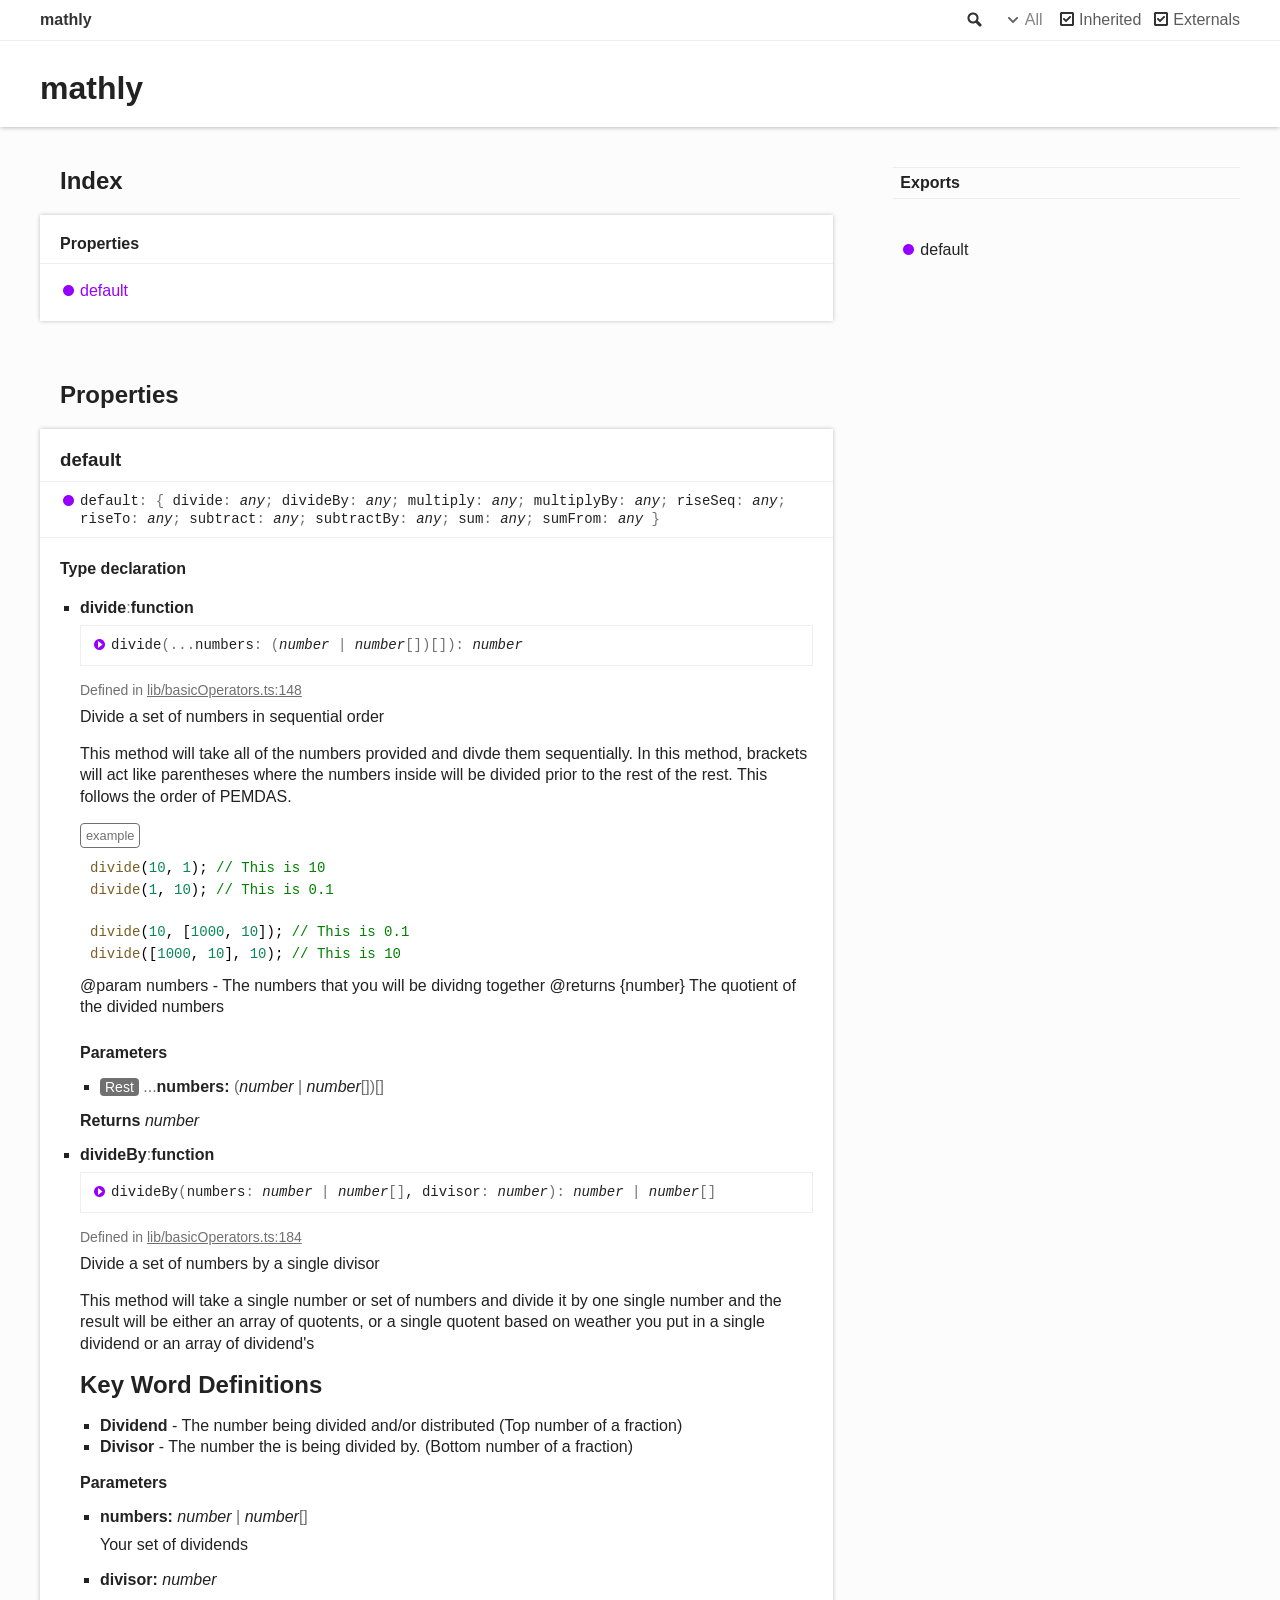
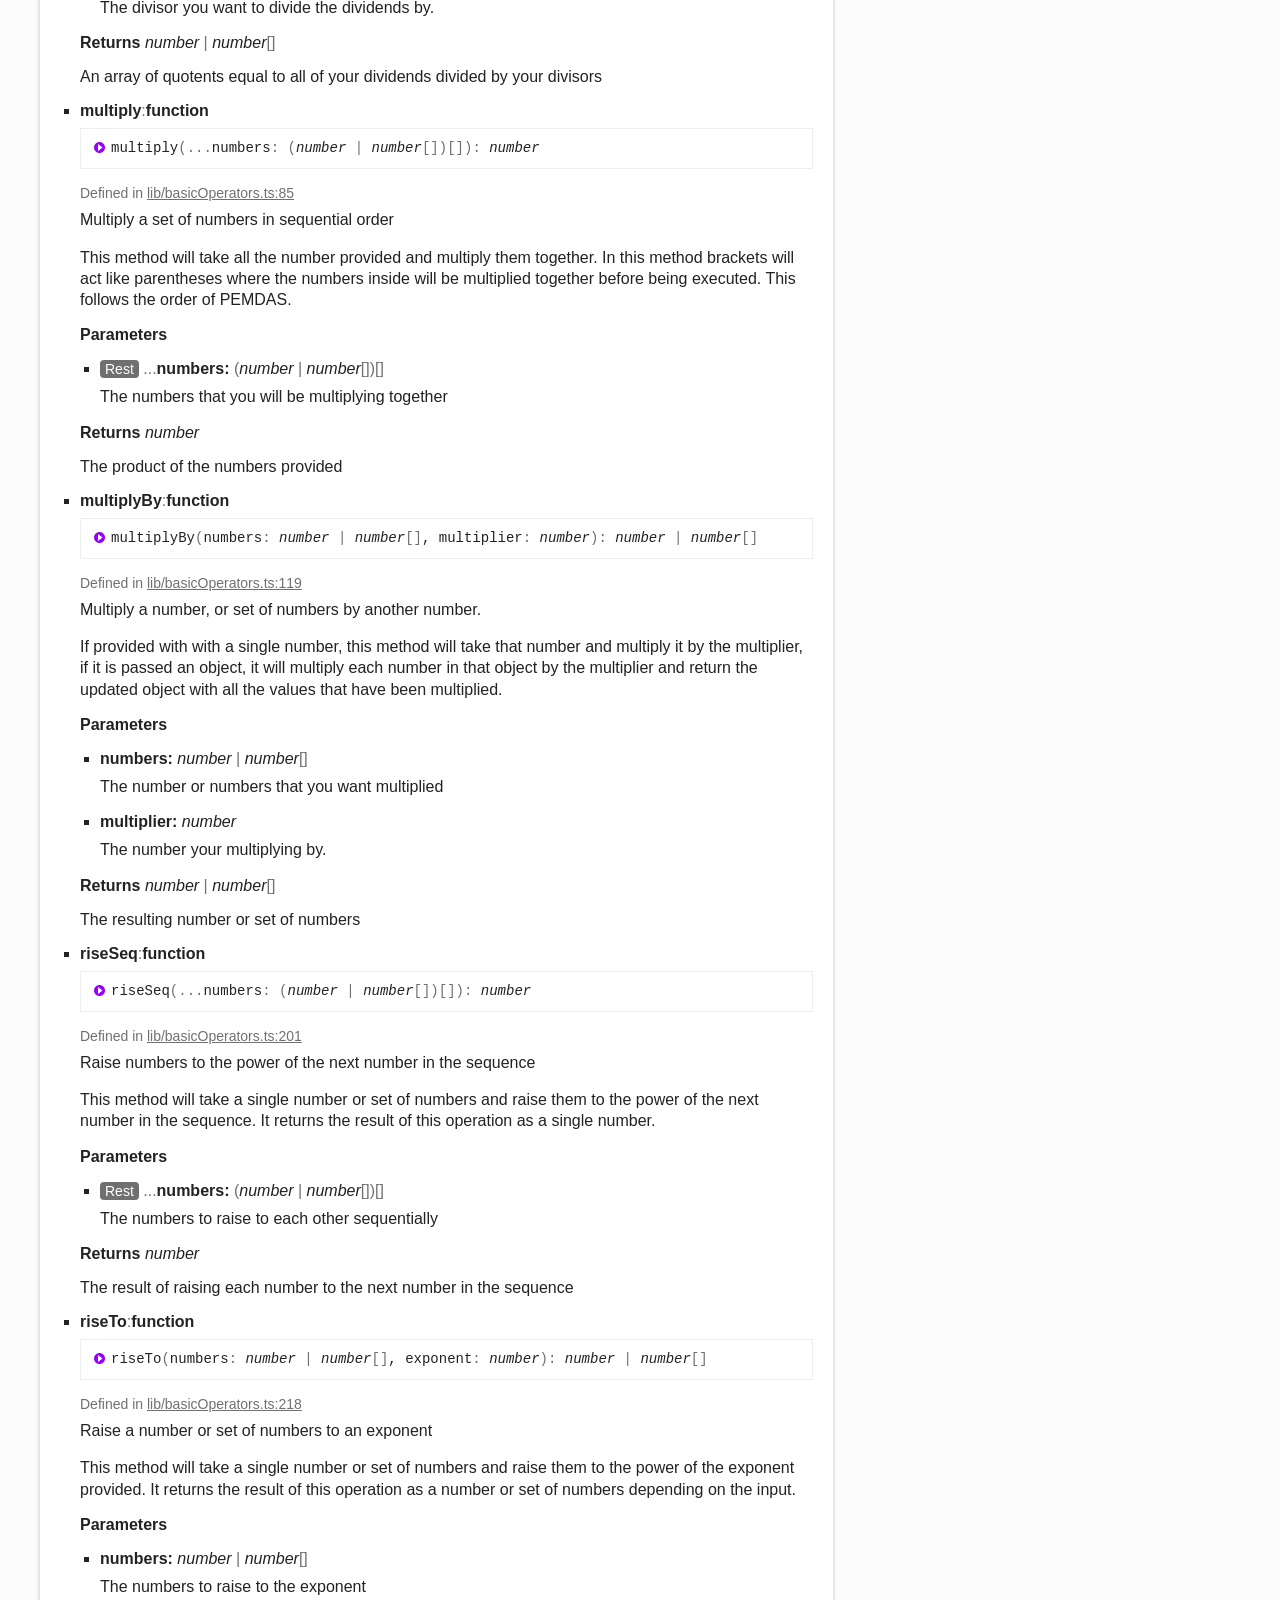
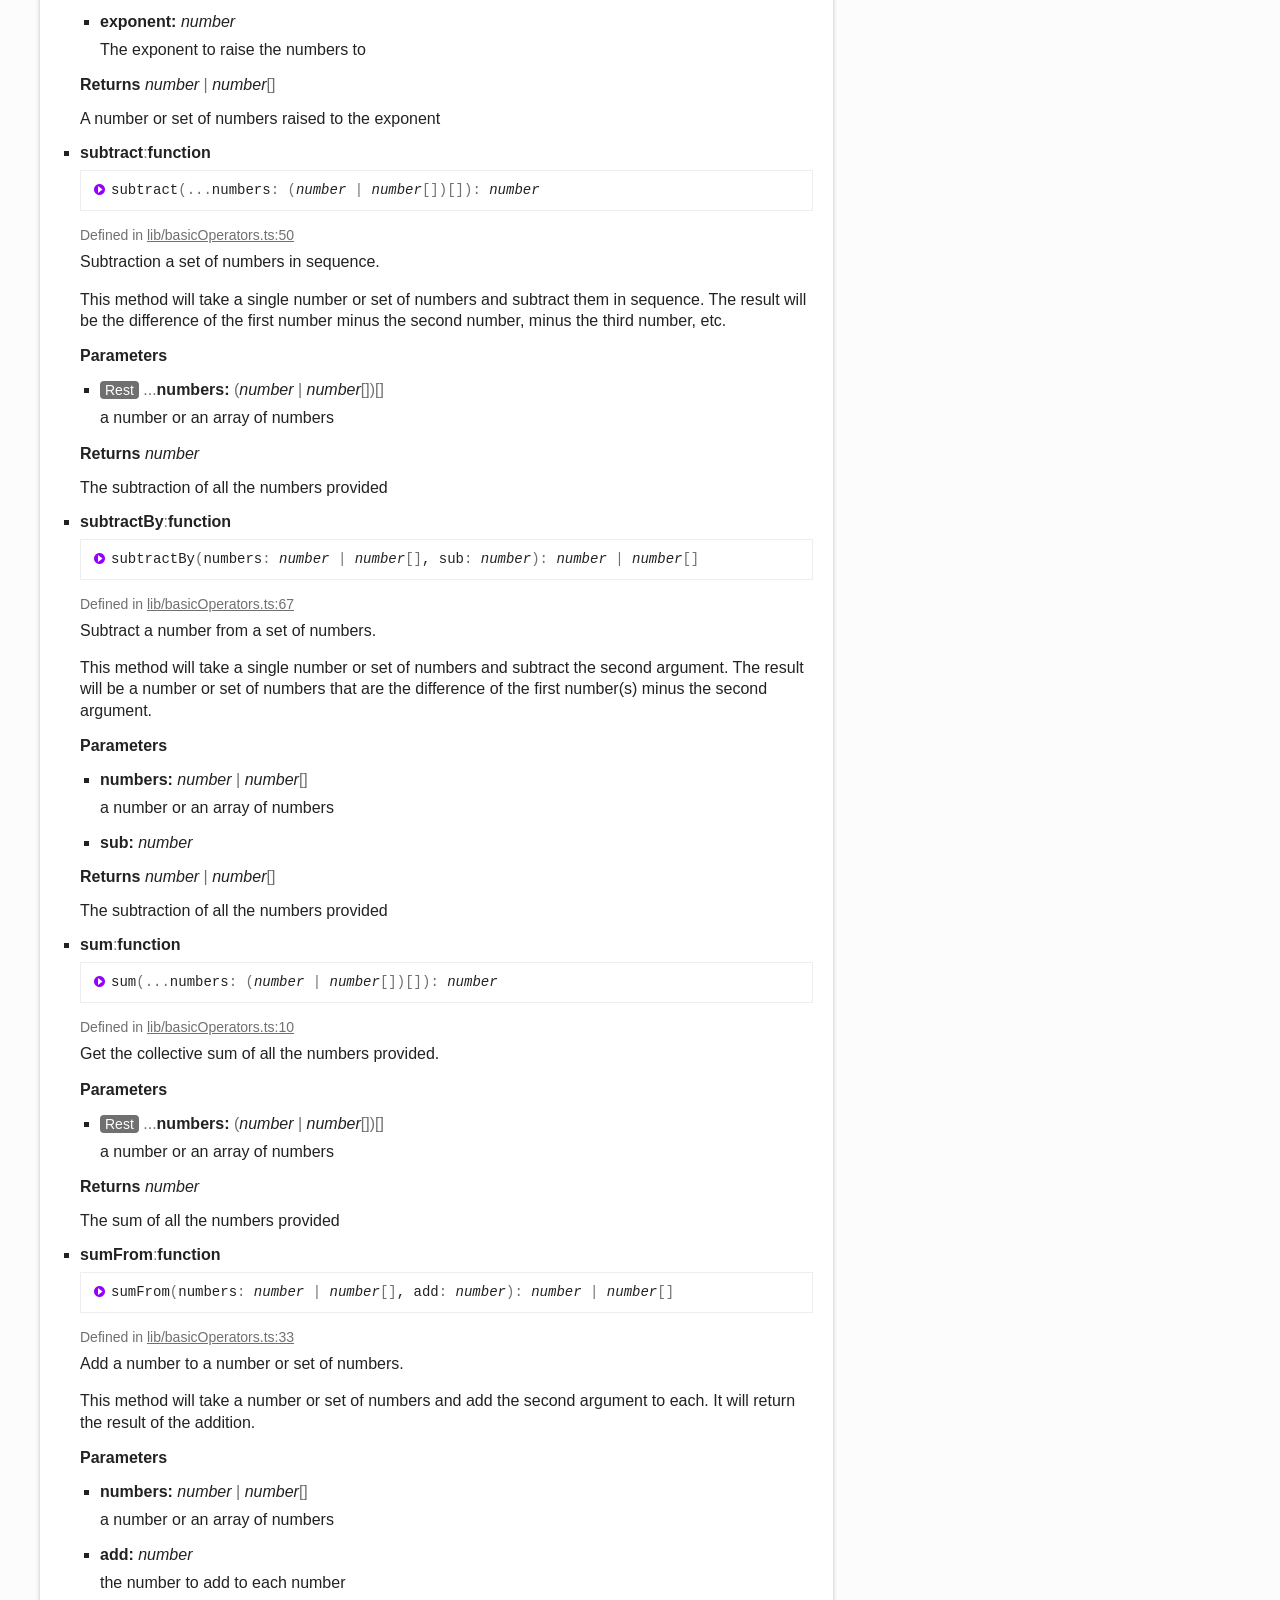
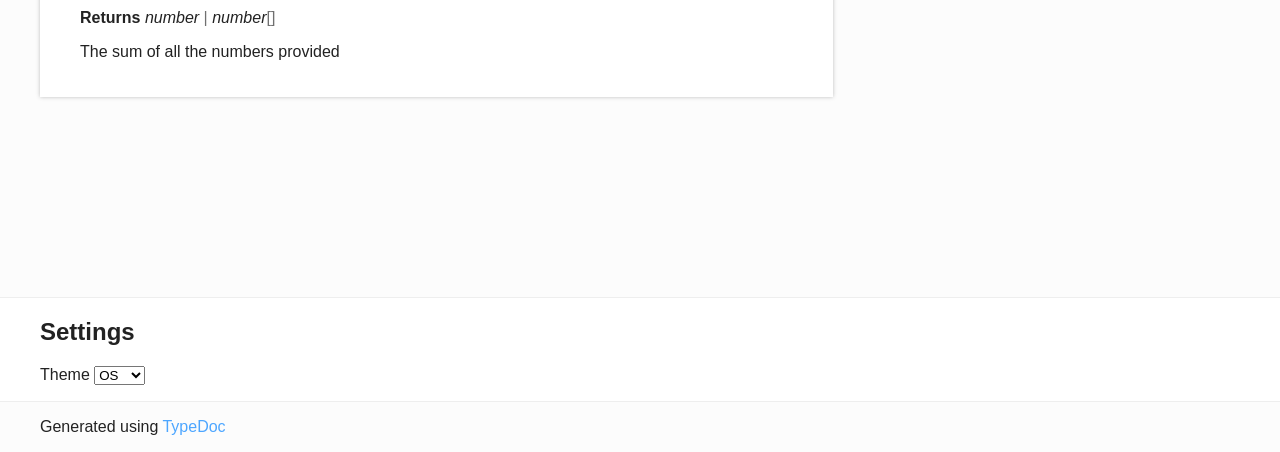
==== commit cdd2eb24: "deploy: e27c381be1dd715f6250fbd237d2dc931223bbf2" ====
--- a/modules.html
+++ b/modules.html
@@ -1,4 +1,4 @@
-<!DOCTYPE html><html class="default"><head><meta charSet="utf-8"/><meta http-equiv="x-ua-compatible" content="IE=edge"/><title>mathly</title><meta name="description" content="Documentation for mathly"/><meta name="viewport" content="width=device-width, initial-scale=1"/><link rel="stylesheet" href="assets/style.css"/><link rel="stylesheet" href="assets/highlight.css"/><script async src="assets/search.js" id="search-script"></script></head><body><script>document.body.classList.add(localStorage.getItem("tsd-theme") || "os")</script><header><div class="tsd-page-toolbar"><div class="container"><div class="table-wrap"><div class="table-cell" id="tsd-search" data-base="."><div class="field"><label for="tsd-search-field" class="tsd-widget search no-caption">Search</label><input type="text" id="tsd-search-field"/></div><ul class="results"><li class="state loading">Preparing search index...</li><li class="state failure">The search index is not available</li></ul><a href="index.html" class="title">mathly</a></div><div class="table-cell" id="tsd-widgets"><div id="tsd-filter"><a href="#" class="tsd-widget options no-caption" data-toggle="options">Options</a><div class="tsd-filter-group"><div class="tsd-select" id="tsd-filter-visibility"><span class="tsd-select-label">All</span><ul class="tsd-select-list"><li data-value="public">Public</li><li data-value="protected">Public/Protected</li><li data-value="private" class="selected">All</li></ul></div> <input type="checkbox" id="tsd-filter-inherited" checked/><label class="tsd-widget" for="tsd-filter-inherited">Inherited</label><input type="checkbox" id="tsd-filter-externals" checked/><label class="tsd-widget" for="tsd-filter-externals">Externals</label></div></div><a href="#" class="tsd-widget menu no-caption" data-toggle="menu">Menu</a></div></div></div></div><div class="tsd-page-title"><div class="container"><h1>mathly</h1></div></div></header><div class="container container-main"><div class="row"><div class="col-8 col-content"><section class="tsd-panel-group tsd-index-group"><h2>Index</h2><section class="tsd-panel tsd-index-panel"><div class="tsd-index-content"><section class="tsd-index-section "><h3>Properties</h3><ul class="tsd-index-list"><li class="tsd-kind-property"><a href="modules.html#default" class="tsd-kind-icon">default</a></li></ul></section></div></section></section><section class="tsd-panel-group tsd-member-group "><h2>Properties</h2><section class="tsd-panel tsd-member tsd-kind-property"><a id="default" class="tsd-anchor"></a><h3>default</h3><div class="tsd-signature tsd-kind-icon">default<span class="tsd-signature-symbol">:</span> <span class="tsd-signature-symbol">{ </span>divide<span class="tsd-signature-symbol">: </span><span class="tsd-signature-type">any</span><span class="tsd-signature-symbol">; </span>divideBy<span class="tsd-signature-symbol">: </span><span class="tsd-signature-type">any</span><span class="tsd-signature-symbol">; </span>multiply<span class="tsd-signature-symbol">: </span><span class="tsd-signature-type">any</span><span class="tsd-signature-symbol">; </span>multiplyBy<span class="tsd-signature-symbol">: </span><span class="tsd-signature-type">any</span><span class="tsd-signature-symbol">; </span>riseSeq<span class="tsd-signature-symbol">: </span><span class="tsd-signature-type">any</span><span class="tsd-signature-symbol">; </span>riseTo<span class="tsd-signature-symbol">: </span><span class="tsd-signature-type">any</span><span class="tsd-signature-symbol">; </span>subtract<span class="tsd-signature-symbol">: </span><span class="tsd-signature-type">any</span><span class="tsd-signature-symbol">; </span>subtractBy<span class="tsd-signature-symbol">: </span><span class="tsd-signature-type">any</span><span class="tsd-signature-symbol">; </span>sum<span class="tsd-signature-symbol">: </span><span class="tsd-signature-type">any</span><span class="tsd-signature-symbol"> }</span></div><div class="tsd-type-declaration"><h4>Type declaration</h4><ul class="tsd-parameters"><li class="tsd-parameter"><h5>divide<span class="tsd-signature-symbol">:</span>function</h5><ul class="tsd-signatures tsd-kind-method tsd-parent-kind-type-literal"><li class="tsd-signature tsd-kind-icon">divide<span class="tsd-signature-symbol">(</span><span class="tsd-signature-symbol">...</span>numbers<span class="tsd-signature-symbol">: </span><span class="tsd-signature-symbol">(</span><span class="tsd-signature-type">number</span><span class="tsd-signature-symbol"> | </span><span class="tsd-signature-type">number</span><span class="tsd-signature-symbol">[]</span><span class="tsd-signature-symbol">)</span><span class="tsd-signature-symbol">[]</span><span class="tsd-signature-symbol">)</span><span class="tsd-signature-symbol">: </span><span class="tsd-signature-type">number</span></li></ul><ul class="tsd-descriptions"><li class="tsd-description"><aside class="tsd-sources"><ul><li>Defined in <a href="https://github.com/HoloPanio/mathly/blob/e90d91e/src/lib/basicOperators.ts#L130">lib/basicOperators.ts:130</a></li></ul></aside><div class="tsd-comment tsd-typography"><div class="lead">
+<!DOCTYPE html><html class="default"><head><meta charSet="utf-8"/><meta http-equiv="x-ua-compatible" content="IE=edge"/><title>mathly</title><meta name="description" content="Documentation for mathly"/><meta name="viewport" content="width=device-width, initial-scale=1"/><link rel="stylesheet" href="assets/style.css"/><link rel="stylesheet" href="assets/highlight.css"/><script async src="assets/search.js" id="search-script"></script></head><body><script>document.body.classList.add(localStorage.getItem("tsd-theme") || "os")</script><header><div class="tsd-page-toolbar"><div class="container"><div class="table-wrap"><div class="table-cell" id="tsd-search" data-base="."><div class="field"><label for="tsd-search-field" class="tsd-widget search no-caption">Search</label><input type="text" id="tsd-search-field"/></div><ul class="results"><li class="state loading">Preparing search index...</li><li class="state failure">The search index is not available</li></ul><a href="index.html" class="title">mathly</a></div><div class="table-cell" id="tsd-widgets"><div id="tsd-filter"><a href="#" class="tsd-widget options no-caption" data-toggle="options">Options</a><div class="tsd-filter-group"><div class="tsd-select" id="tsd-filter-visibility"><span class="tsd-select-label">All</span><ul class="tsd-select-list"><li data-value="public">Public</li><li data-value="protected">Public/Protected</li><li data-value="private" class="selected">All</li></ul></div> <input type="checkbox" id="tsd-filter-inherited" checked/><label class="tsd-widget" for="tsd-filter-inherited">Inherited</label><input type="checkbox" id="tsd-filter-externals" checked/><label class="tsd-widget" for="tsd-filter-externals">Externals</label></div></div><a href="#" class="tsd-widget menu no-caption" data-toggle="menu">Menu</a></div></div></div></div><div class="tsd-page-title"><div class="container"><h1>mathly</h1></div></div></header><div class="container container-main"><div class="row"><div class="col-8 col-content"><section class="tsd-panel-group tsd-index-group"><h2>Index</h2><section class="tsd-panel tsd-index-panel"><div class="tsd-index-content"><section class="tsd-index-section "><h3>Properties</h3><ul class="tsd-index-list"><li class="tsd-kind-property"><a href="modules.html#default" class="tsd-kind-icon">default</a></li></ul></section></div></section></section><section class="tsd-panel-group tsd-member-group "><h2>Properties</h2><section class="tsd-panel tsd-member tsd-kind-property"><a id="default" class="tsd-anchor"></a><h3>default</h3><div class="tsd-signature tsd-kind-icon">default<span class="tsd-signature-symbol">:</span> <span class="tsd-signature-symbol">{ </span>divide<span class="tsd-signature-symbol">: </span><span class="tsd-signature-type">any</span><span class="tsd-signature-symbol">; </span>divideBy<span class="tsd-signature-symbol">: </span><span class="tsd-signature-type">any</span><span class="tsd-signature-symbol">; </span>multiply<span class="tsd-signature-symbol">: </span><span class="tsd-signature-type">any</span><span class="tsd-signature-symbol">; </span>multiplyBy<span class="tsd-signature-symbol">: </span><span class="tsd-signature-type">any</span><span class="tsd-signature-symbol">; </span>riseSeq<span class="tsd-signature-symbol">: </span><span class="tsd-signature-type">any</span><span class="tsd-signature-symbol">; </span>riseTo<span class="tsd-signature-symbol">: </span><span class="tsd-signature-type">any</span><span class="tsd-signature-symbol">; </span>subtract<span class="tsd-signature-symbol">: </span><span class="tsd-signature-type">any</span><span class="tsd-signature-symbol">; </span>subtractBy<span class="tsd-signature-symbol">: </span><span class="tsd-signature-type">any</span><span class="tsd-signature-symbol">; </span>sum<span class="tsd-signature-symbol">: </span><span class="tsd-signature-type">any</span><span class="tsd-signature-symbol">; </span>sumFrom<span class="tsd-signature-symbol">: </span><span class="tsd-signature-type">any</span><span class="tsd-signature-symbol"> }</span></div><div class="tsd-type-declaration"><h4>Type declaration</h4><ul class="tsd-parameters"><li class="tsd-parameter"><h5>divide<span class="tsd-signature-symbol">:</span>function</h5><ul class="tsd-signatures tsd-kind-method tsd-parent-kind-type-literal"><li class="tsd-signature tsd-kind-icon">divide<span class="tsd-signature-symbol">(</span><span class="tsd-signature-symbol">...</span>numbers<span class="tsd-signature-symbol">: </span><span class="tsd-signature-symbol">(</span><span class="tsd-signature-type">number</span><span class="tsd-signature-symbol"> | </span><span class="tsd-signature-type">number</span><span class="tsd-signature-symbol">[]</span><span class="tsd-signature-symbol">)</span><span class="tsd-signature-symbol">[]</span><span class="tsd-signature-symbol">)</span><span class="tsd-signature-symbol">: </span><span class="tsd-signature-type">number</span></li></ul><ul class="tsd-descriptions"><li class="tsd-description"><aside class="tsd-sources"><ul><li>Defined in <a href="https://github.com/HoloPanio/mathly/blob/e27c381/src/lib/basicOperators.ts#L148">lib/basicOperators.ts:148</a></li></ul></aside><div class="tsd-comment tsd-typography"><div class="lead">
 <p>Divide a set of numbers in sequential order</p>
 </div><div><p>This method will take all of the numbers provided and divde them sequentially.  In this method, brackets
 will act like parentheses where the numbers inside will be divided prior to the rest of the rest.  This
@@ -7,7 +7,7 @@
 </code></pre>
 <p>@param numbers - The numbers that you will be dividng together
 @returns {number} The quotient of the divided numbers</p>
-</dd></dl></div><h4 class="tsd-parameters-title">Parameters</h4><ul class="tsd-parameters"><li><h5><span class="tsd-flag ts-flagRest">Rest</span> <span class="tsd-signature-symbol">...</span>numbers: <span class="tsd-signature-symbol">(</span><span class="tsd-signature-type">number</span><span class="tsd-signature-symbol"> | </span><span class="tsd-signature-type">number</span><span class="tsd-signature-symbol">[]</span><span class="tsd-signature-symbol">)</span><span class="tsd-signature-symbol">[]</span></h5></li></ul><h4 class="tsd-returns-title">Returns <span class="tsd-signature-type">number</span></h4></li></ul></li><li class="tsd-parameter"><h5>divide<wbr/>By<span class="tsd-signature-symbol">:</span>function</h5><ul class="tsd-signatures tsd-kind-method tsd-parent-kind-type-literal"><li class="tsd-signature tsd-kind-icon">divide<wbr/>By<span class="tsd-signature-symbol">(</span>numbers<span class="tsd-signature-symbol">: </span><span class="tsd-signature-type">number</span><span class="tsd-signature-symbol"> | </span><span class="tsd-signature-type">number</span><span class="tsd-signature-symbol">[]</span>, divisor<span class="tsd-signature-symbol">: </span><span class="tsd-signature-type">number</span><span class="tsd-signature-symbol">)</span><span class="tsd-signature-symbol">: </span><span class="tsd-signature-type">number</span><span class="tsd-signature-symbol"> | </span><span class="tsd-signature-type">number</span><span class="tsd-signature-symbol">[]</span></li></ul><ul class="tsd-descriptions"><li class="tsd-description"><aside class="tsd-sources"><ul><li>Defined in <a href="https://github.com/HoloPanio/mathly/blob/e90d91e/src/lib/basicOperators.ts#L166">lib/basicOperators.ts:166</a></li></ul></aside><div class="tsd-comment tsd-typography"><div class="lead">
+</dd></dl></div><h4 class="tsd-parameters-title">Parameters</h4><ul class="tsd-parameters"><li><h5><span class="tsd-flag ts-flagRest">Rest</span> <span class="tsd-signature-symbol">...</span>numbers: <span class="tsd-signature-symbol">(</span><span class="tsd-signature-type">number</span><span class="tsd-signature-symbol"> | </span><span class="tsd-signature-type">number</span><span class="tsd-signature-symbol">[]</span><span class="tsd-signature-symbol">)</span><span class="tsd-signature-symbol">[]</span></h5></li></ul><h4 class="tsd-returns-title">Returns <span class="tsd-signature-type">number</span></h4></li></ul></li><li class="tsd-parameter"><h5>divide<wbr/>By<span class="tsd-signature-symbol">:</span>function</h5><ul class="tsd-signatures tsd-kind-method tsd-parent-kind-type-literal"><li class="tsd-signature tsd-kind-icon">divide<wbr/>By<span class="tsd-signature-symbol">(</span>numbers<span class="tsd-signature-symbol">: </span><span class="tsd-signature-type">number</span><span class="tsd-signature-symbol"> | </span><span class="tsd-signature-type">number</span><span class="tsd-signature-symbol">[]</span>, divisor<span class="tsd-signature-symbol">: </span><span class="tsd-signature-type">number</span><span class="tsd-signature-symbol">)</span><span class="tsd-signature-symbol">: </span><span class="tsd-signature-type">number</span><span class="tsd-signature-symbol"> | </span><span class="tsd-signature-type">number</span><span class="tsd-signature-symbol">[]</span></li></ul><ul class="tsd-descriptions"><li class="tsd-description"><aside class="tsd-sources"><ul><li>Defined in <a href="https://github.com/HoloPanio/mathly/blob/e27c381/src/lib/basicOperators.ts#L184">lib/basicOperators.ts:184</a></li></ul></aside><div class="tsd-comment tsd-typography"><div class="lead">
 <p>Divide a set of numbers by a single divisor</p>
 </div><div><p>This method will take a single number or set of numbers and divide it by one single number and the result
 will be either an array of quotents, or a single quotent based on weather you put in a single dividend or
@@ -25,7 +25,7 @@
 </div></div></li><li><h5>divisor: <span class="tsd-signature-type">number</span></h5><div class="tsd-comment tsd-typography"><div class="lead">
 <p>The divisor you want to divide the dividends by.</p>
 </div></div></li></ul><h4 class="tsd-returns-title">Returns <span class="tsd-signature-type">number</span><span class="tsd-signature-symbol"> | </span><span class="tsd-signature-type">number</span><span class="tsd-signature-symbol">[]</span></h4><div><p>An array of quotents equal to all of your dividends divided by your divisors</p>
-</div></li></ul></li><li class="tsd-parameter"><h5>multiply<span class="tsd-signature-symbol">:</span>function</h5><ul class="tsd-signatures tsd-kind-method tsd-parent-kind-type-literal"><li class="tsd-signature tsd-kind-icon">multiply<span class="tsd-signature-symbol">(</span><span class="tsd-signature-symbol">...</span>numbers<span class="tsd-signature-symbol">: </span><span class="tsd-signature-symbol">(</span><span class="tsd-signature-type">number</span><span class="tsd-signature-symbol"> | </span><span class="tsd-signature-type">number</span><span class="tsd-signature-symbol">[]</span><span class="tsd-signature-symbol">)</span><span class="tsd-signature-symbol">[]</span><span class="tsd-signature-symbol">)</span><span class="tsd-signature-symbol">: </span><span class="tsd-signature-type">number</span></li></ul><ul class="tsd-descriptions"><li class="tsd-description"><aside class="tsd-sources"><ul><li>Defined in <a href="https://github.com/HoloPanio/mathly/blob/e90d91e/src/lib/basicOperators.ts#L67">lib/basicOperators.ts:67</a></li></ul></aside><div class="tsd-comment tsd-typography"><div class="lead">
+</div></li></ul></li><li class="tsd-parameter"><h5>multiply<span class="tsd-signature-symbol">:</span>function</h5><ul class="tsd-signatures tsd-kind-method tsd-parent-kind-type-literal"><li class="tsd-signature tsd-kind-icon">multiply<span class="tsd-signature-symbol">(</span><span class="tsd-signature-symbol">...</span>numbers<span class="tsd-signature-symbol">: </span><span class="tsd-signature-symbol">(</span><span class="tsd-signature-type">number</span><span class="tsd-signature-symbol"> | </span><span class="tsd-signature-type">number</span><span class="tsd-signature-symbol">[]</span><span class="tsd-signature-symbol">)</span><span class="tsd-signature-symbol">[]</span><span class="tsd-signature-symbol">)</span><span class="tsd-signature-symbol">: </span><span class="tsd-signature-type">number</span></li></ul><ul class="tsd-descriptions"><li class="tsd-description"><aside class="tsd-sources"><ul><li>Defined in <a href="https://github.com/HoloPanio/mathly/blob/e27c381/src/lib/basicOperators.ts#L85">lib/basicOperators.ts:85</a></li></ul></aside><div class="tsd-comment tsd-typography"><div class="lead">
 <p>Multiply a set of numbers in sequential order</p>
 </div><div><p>This method will take all the number provided and multiply them together.  In this method brackets
 will act like parentheses where the numbers inside will be multiplied together before being executed.
@@ -33,7 +33,7 @@
 </div></div><h4 class="tsd-parameters-title">Parameters</h4><ul class="tsd-parameters"><li><h5><span class="tsd-flag ts-flagRest">Rest</span> <span class="tsd-signature-symbol">...</span>numbers: <span class="tsd-signature-symbol">(</span><span class="tsd-signature-type">number</span><span class="tsd-signature-symbol"> | </span><span class="tsd-signature-type">number</span><span class="tsd-signature-symbol">[]</span><span class="tsd-signature-symbol">)</span><span class="tsd-signature-symbol">[]</span></h5><div class="tsd-comment tsd-typography"><div class="lead">
 <p>The numbers that you will be multiplying together</p>
 </div></div></li></ul><h4 class="tsd-returns-title">Returns <span class="tsd-signature-type">number</span></h4><div><p>The product of the numbers provided</p>
-</div></li></ul></li><li class="tsd-parameter"><h5>multiply<wbr/>By<span class="tsd-signature-symbol">:</span>function</h5><ul class="tsd-signatures tsd-kind-method tsd-parent-kind-type-literal"><li class="tsd-signature tsd-kind-icon">multiply<wbr/>By<span class="tsd-signature-symbol">(</span>numbers<span class="tsd-signature-symbol">: </span><span class="tsd-signature-type">number</span><span class="tsd-signature-symbol"> | </span><span class="tsd-signature-type">number</span><span class="tsd-signature-symbol">[]</span>, multiplier<span class="tsd-signature-symbol">: </span><span class="tsd-signature-type">number</span><span class="tsd-signature-symbol">)</span><span class="tsd-signature-symbol">: </span><span class="tsd-signature-type">number</span><span class="tsd-signature-symbol"> | </span><span class="tsd-signature-type">number</span><span class="tsd-signature-symbol">[]</span></li></ul><ul class="tsd-descriptions"><li class="tsd-description"><aside class="tsd-sources"><ul><li>Defined in <a href="https://github.com/HoloPanio/mathly/blob/e90d91e/src/lib/basicOperators.ts#L101">lib/basicOperators.ts:101</a></li></ul></aside><div class="tsd-comment tsd-typography"><div class="lead">
+</div></li></ul></li><li class="tsd-parameter"><h5>multiply<wbr/>By<span class="tsd-signature-symbol">:</span>function</h5><ul class="tsd-signatures tsd-kind-method tsd-parent-kind-type-literal"><li class="tsd-signature tsd-kind-icon">multiply<wbr/>By<span class="tsd-signature-symbol">(</span>numbers<span class="tsd-signature-symbol">: </span><span class="tsd-signature-type">number</span><span class="tsd-signature-symbol"> | </span><span class="tsd-signature-type">number</span><span class="tsd-signature-symbol">[]</span>, multiplier<span class="tsd-signature-symbol">: </span><span class="tsd-signature-type">number</span><span class="tsd-signature-symbol">)</span><span class="tsd-signature-symbol">: </span><span class="tsd-signature-type">number</span><span class="tsd-signature-symbol"> | </span><span class="tsd-signature-type">number</span><span class="tsd-signature-symbol">[]</span></li></ul><ul class="tsd-descriptions"><li class="tsd-description"><aside class="tsd-sources"><ul><li>Defined in <a href="https://github.com/HoloPanio/mathly/blob/e27c381/src/lib/basicOperators.ts#L119">lib/basicOperators.ts:119</a></li></ul></aside><div class="tsd-comment tsd-typography"><div class="lead">
 <p>Multiply a number, or set of numbers by another number.</p>
 </div><div><p>If provided with with a single number, this method will take that number and multiply it by the
 multiplier, if it is passed an object, it will multiply each number in that object by the multiplier
@@ -43,14 +43,14 @@
 </div></div></li><li><h5>multiplier: <span class="tsd-signature-type">number</span></h5><div class="tsd-comment tsd-typography"><div class="lead">
 <p>The number your multiplying by.</p>
 </div></div></li></ul><h4 class="tsd-returns-title">Returns <span class="tsd-signature-type">number</span><span class="tsd-signature-symbol"> | </span><span class="tsd-signature-type">number</span><span class="tsd-signature-symbol">[]</span></h4><div><p>The resulting number or set of numbers</p>
-</div></li></ul></li><li class="tsd-parameter"><h5>rise<wbr/>Seq<span class="tsd-signature-symbol">:</span>function</h5><ul class="tsd-signatures tsd-kind-method tsd-parent-kind-type-literal"><li class="tsd-signature tsd-kind-icon">rise<wbr/>Seq<span class="tsd-signature-symbol">(</span><span class="tsd-signature-symbol">...</span>numbers<span class="tsd-signature-symbol">: </span><span class="tsd-signature-symbol">(</span><span class="tsd-signature-type">number</span><span class="tsd-signature-symbol"> | </span><span class="tsd-signature-type">number</span><span class="tsd-signature-symbol">[]</span><span class="tsd-signature-symbol">)</span><span class="tsd-signature-symbol">[]</span><span class="tsd-signature-symbol">)</span><span class="tsd-signature-symbol">: </span><span class="tsd-signature-type">number</span></li></ul><ul class="tsd-descriptions"><li class="tsd-description"><aside class="tsd-sources"><ul><li>Defined in <a href="https://github.com/HoloPanio/mathly/blob/e90d91e/src/lib/basicOperators.ts#L183">lib/basicOperators.ts:183</a></li></ul></aside><div class="tsd-comment tsd-typography"><div class="lead">
+</div></li></ul></li><li class="tsd-parameter"><h5>rise<wbr/>Seq<span class="tsd-signature-symbol">:</span>function</h5><ul class="tsd-signatures tsd-kind-method tsd-parent-kind-type-literal"><li class="tsd-signature tsd-kind-icon">rise<wbr/>Seq<span class="tsd-signature-symbol">(</span><span class="tsd-signature-symbol">...</span>numbers<span class="tsd-signature-symbol">: </span><span class="tsd-signature-symbol">(</span><span class="tsd-signature-type">number</span><span class="tsd-signature-symbol"> | </span><span class="tsd-signature-type">number</span><span class="tsd-signature-symbol">[]</span><span class="tsd-signature-symbol">)</span><span class="tsd-signature-symbol">[]</span><span class="tsd-signature-symbol">)</span><span class="tsd-signature-symbol">: </span><span class="tsd-signature-type">number</span></li></ul><ul class="tsd-descriptions"><li class="tsd-description"><aside class="tsd-sources"><ul><li>Defined in <a href="https://github.com/HoloPanio/mathly/blob/e27c381/src/lib/basicOperators.ts#L201">lib/basicOperators.ts:201</a></li></ul></aside><div class="tsd-comment tsd-typography"><div class="lead">
 <p>Raise numbers to the power of the next number in the sequence</p>
 </div><div><p>This method will take a single number or set of numbers and raise them to the power of the next number in the sequence.
 It returns the result of this operation as a single number.</p>
 </div></div><h4 class="tsd-parameters-title">Parameters</h4><ul class="tsd-parameters"><li><h5><span class="tsd-flag ts-flagRest">Rest</span> <span class="tsd-signature-symbol">...</span>numbers: <span class="tsd-signature-symbol">(</span><span class="tsd-signature-type">number</span><span class="tsd-signature-symbol"> | </span><span class="tsd-signature-type">number</span><span class="tsd-signature-symbol">[]</span><span class="tsd-signature-symbol">)</span><span class="tsd-signature-symbol">[]</span></h5><div class="tsd-comment tsd-typography"><div class="lead">
 <p>The numbers to raise to each other sequentially</p>
 </div></div></li></ul><h4 class="tsd-returns-title">Returns <span class="tsd-signature-type">number</span></h4><div><p>The result of raising each number to the next number in the sequence</p>
-</div></li></ul></li><li class="tsd-parameter"><h5>rise<wbr/>To<span class="tsd-signature-symbol">:</span>function</h5><ul class="tsd-signatures tsd-kind-method tsd-parent-kind-type-literal"><li class="tsd-signature tsd-kind-icon">rise<wbr/>To<span class="tsd-signature-symbol">(</span>numbers<span class="tsd-signature-symbol">: </span><span class="tsd-signature-type">number</span><span class="tsd-signature-symbol"> | </span><span class="tsd-signature-type">number</span><span class="tsd-signature-symbol">[]</span>, exponent<span class="tsd-signature-symbol">: </span><span class="tsd-signature-type">number</span><span class="tsd-signature-symbol">)</span><span class="tsd-signature-symbol">: </span><span class="tsd-signature-type">number</span><span class="tsd-signature-symbol"> | </span><span class="tsd-signature-type">number</span><span class="tsd-signature-symbol">[]</span></li></ul><ul class="tsd-descriptions"><li class="tsd-description"><aside class="tsd-sources"><ul><li>Defined in <a href="https://github.com/HoloPanio/mathly/blob/e90d91e/src/lib/basicOperators.ts#L200">lib/basicOperators.ts:200</a></li></ul></aside><div class="tsd-comment tsd-typography"><div class="lead">
+</div></li></ul></li><li class="tsd-parameter"><h5>rise<wbr/>To<span class="tsd-signature-symbol">:</span>function</h5><ul class="tsd-signatures tsd-kind-method tsd-parent-kind-type-literal"><li class="tsd-signature tsd-kind-icon">rise<wbr/>To<span class="tsd-signature-symbol">(</span>numbers<span class="tsd-signature-symbol">: </span><span class="tsd-signature-type">number</span><span class="tsd-signature-symbol"> | </span><span class="tsd-signature-type">number</span><span class="tsd-signature-symbol">[]</span>, exponent<span class="tsd-signature-symbol">: </span><span class="tsd-signature-type">number</span><span class="tsd-signature-symbol">)</span><span class="tsd-signature-symbol">: </span><span class="tsd-signature-type">number</span><span class="tsd-signature-symbol"> | </span><span class="tsd-signature-type">number</span><span class="tsd-signature-symbol">[]</span></li></ul><ul class="tsd-descriptions"><li class="tsd-description"><aside class="tsd-sources"><ul><li>Defined in <a href="https://github.com/HoloPanio/mathly/blob/e27c381/src/lib/basicOperators.ts#L218">lib/basicOperators.ts:218</a></li></ul></aside><div class="tsd-comment tsd-typography"><div class="lead">
 <p>Raise a number or set of numbers to an exponent</p>
 </div><div><p>This method will take a single number or set of numbers and raise them to the power of the exponent provided.
 It returns the result of this operation as a number or set of numbers depending on the input.</p>
@@ -59,23 +59,32 @@
 </div></div></li><li><h5>exponent: <span class="tsd-signature-type">number</span></h5><div class="tsd-comment tsd-typography"><div class="lead">
 <p>The exponent to raise the numbers to</p>
 </div></div></li></ul><h4 class="tsd-returns-title">Returns <span class="tsd-signature-type">number</span><span class="tsd-signature-symbol"> | </span><span class="tsd-signature-type">number</span><span class="tsd-signature-symbol">[]</span></h4><div><p>A number or set of numbers raised to the exponent</p>
-</div></li></ul></li><li class="tsd-parameter"><h5>subtract<span class="tsd-signature-symbol">:</span>function</h5><ul class="tsd-signatures tsd-kind-method tsd-parent-kind-type-literal"><li class="tsd-signature tsd-kind-icon">subtract<span class="tsd-signature-symbol">(</span><span class="tsd-signature-symbol">...</span>numbers<span class="tsd-signature-symbol">: </span><span class="tsd-signature-symbol">(</span><span class="tsd-signature-type">number</span><span class="tsd-signature-symbol"> | </span><span class="tsd-signature-type">number</span><span class="tsd-signature-symbol">[]</span><span class="tsd-signature-symbol">)</span><span class="tsd-signature-symbol">[]</span><span class="tsd-signature-symbol">)</span><span class="tsd-signature-symbol">: </span><span class="tsd-signature-type">number</span></li></ul><ul class="tsd-descriptions"><li class="tsd-description"><aside class="tsd-sources"><ul><li>Defined in <a href="https://github.com/HoloPanio/mathly/blob/e90d91e/src/lib/basicOperators.ts#L32">lib/basicOperators.ts:32</a></li></ul></aside><div class="tsd-comment tsd-typography"><div class="lead">
+</div></li></ul></li><li class="tsd-parameter"><h5>subtract<span class="tsd-signature-symbol">:</span>function</h5><ul class="tsd-signatures tsd-kind-method tsd-parent-kind-type-literal"><li class="tsd-signature tsd-kind-icon">subtract<span class="tsd-signature-symbol">(</span><span class="tsd-signature-symbol">...</span>numbers<span class="tsd-signature-symbol">: </span><span class="tsd-signature-symbol">(</span><span class="tsd-signature-type">number</span><span class="tsd-signature-symbol"> | </span><span class="tsd-signature-type">number</span><span class="tsd-signature-symbol">[]</span><span class="tsd-signature-symbol">)</span><span class="tsd-signature-symbol">[]</span><span class="tsd-signature-symbol">)</span><span class="tsd-signature-symbol">: </span><span class="tsd-signature-type">number</span></li></ul><ul class="tsd-descriptions"><li class="tsd-description"><aside class="tsd-sources"><ul><li>Defined in <a href="https://github.com/HoloPanio/mathly/blob/e27c381/src/lib/basicOperators.ts#L50">lib/basicOperators.ts:50</a></li></ul></aside><div class="tsd-comment tsd-typography"><div class="lead">
 <p>Subtraction a set of numbers in sequence.</p>
 </div><div><p>This method will take a single number or set of numbers and subtract them in sequence.
 The result will be the difference of the first number minus the second number, minus the third number, etc.</p>
 </div></div><h4 class="tsd-parameters-title">Parameters</h4><ul class="tsd-parameters"><li><h5><span class="tsd-flag ts-flagRest">Rest</span> <span class="tsd-signature-symbol">...</span>numbers: <span class="tsd-signature-symbol">(</span><span class="tsd-signature-type">number</span><span class="tsd-signature-symbol"> | </span><span class="tsd-signature-type">number</span><span class="tsd-signature-symbol">[]</span><span class="tsd-signature-symbol">)</span><span class="tsd-signature-symbol">[]</span></h5><div class="tsd-comment tsd-typography"><div class="lead">
 <p>a number or an array of numbers</p>
 </div></div></li></ul><h4 class="tsd-returns-title">Returns <span class="tsd-signature-type">number</span></h4><div><p>The subtraction of all the numbers provided</p>
-</div></li></ul></li><li class="tsd-parameter"><h5>subtract<wbr/>By<span class="tsd-signature-symbol">:</span>function</h5><ul class="tsd-signatures tsd-kind-method tsd-parent-kind-type-literal"><li class="tsd-signature tsd-kind-icon">subtract<wbr/>By<span class="tsd-signature-symbol">(</span>numbers<span class="tsd-signature-symbol">: </span><span class="tsd-signature-type">number</span><span class="tsd-signature-symbol"> | </span><span class="tsd-signature-type">number</span><span class="tsd-signature-symbol">[]</span>, sub<span class="tsd-signature-symbol">: </span><span class="tsd-signature-type">number</span><span class="tsd-signature-symbol">)</span><span class="tsd-signature-symbol">: </span><span class="tsd-signature-type">number</span><span class="tsd-signature-symbol"> | </span><span class="tsd-signature-type">number</span><span class="tsd-signature-symbol">[]</span></li></ul><ul class="tsd-descriptions"><li class="tsd-description"><aside class="tsd-sources"><ul><li>Defined in <a href="https://github.com/HoloPanio/mathly/blob/e90d91e/src/lib/basicOperators.ts#L49">lib/basicOperators.ts:49</a></li></ul></aside><div class="tsd-comment tsd-typography"><div class="lead">
+</div></li></ul></li><li class="tsd-parameter"><h5>subtract<wbr/>By<span class="tsd-signature-symbol">:</span>function</h5><ul class="tsd-signatures tsd-kind-method tsd-parent-kind-type-literal"><li class="tsd-signature tsd-kind-icon">subtract<wbr/>By<span class="tsd-signature-symbol">(</span>numbers<span class="tsd-signature-symbol">: </span><span class="tsd-signature-type">number</span><span class="tsd-signature-symbol"> | </span><span class="tsd-signature-type">number</span><span class="tsd-signature-symbol">[]</span>, sub<span class="tsd-signature-symbol">: </span><span class="tsd-signature-type">number</span><span class="tsd-signature-symbol">)</span><span class="tsd-signature-symbol">: </span><span class="tsd-signature-type">number</span><span class="tsd-signature-symbol"> | </span><span class="tsd-signature-type">number</span><span class="tsd-signature-symbol">[]</span></li></ul><ul class="tsd-descriptions"><li class="tsd-description"><aside class="tsd-sources"><ul><li>Defined in <a href="https://github.com/HoloPanio/mathly/blob/e27c381/src/lib/basicOperators.ts#L67">lib/basicOperators.ts:67</a></li></ul></aside><div class="tsd-comment tsd-typography"><div class="lead">
 <p>Subtract a number from a set of numbers.</p>
 </div><div><p>This method will take a single number or set of numbers and subtract the second argument.
 The result will be a number or set of numbers that are the difference of the first number(s) minus the second argument.</p>
 </div></div><h4 class="tsd-parameters-title">Parameters</h4><ul class="tsd-parameters"><li><h5>numbers: <span class="tsd-signature-type">number</span><span class="tsd-signature-symbol"> | </span><span class="tsd-signature-type">number</span><span class="tsd-signature-symbol">[]</span></h5><div class="tsd-comment tsd-typography"><div class="lead">
 <p>a number or an array of numbers</p>
 </div></div></li><li><h5>sub: <span class="tsd-signature-type">number</span></h5></li></ul><h4 class="tsd-returns-title">Returns <span class="tsd-signature-type">number</span><span class="tsd-signature-symbol"> | </span><span class="tsd-signature-type">number</span><span class="tsd-signature-symbol">[]</span></h4><div><p>The subtraction of all the numbers provided</p>
-</div></li></ul></li><li class="tsd-parameter"><h5>sum<span class="tsd-signature-symbol">:</span>function</h5><ul class="tsd-signatures tsd-kind-method tsd-parent-kind-type-literal"><li class="tsd-signature tsd-kind-icon">sum<span class="tsd-signature-symbol">(</span><span class="tsd-signature-symbol">...</span>numbers<span class="tsd-signature-symbol">: </span><span class="tsd-signature-symbol">(</span><span class="tsd-signature-type">number</span><span class="tsd-signature-symbol"> | </span><span class="tsd-signature-type">number</span><span class="tsd-signature-symbol">[]</span><span class="tsd-signature-symbol">)</span><span class="tsd-signature-symbol">[]</span><span class="tsd-signature-symbol">)</span><span class="tsd-signature-symbol">: </span><span class="tsd-signature-type">number</span></li></ul><ul class="tsd-descriptions"><li class="tsd-description"><aside class="tsd-sources"><ul><li>Defined in <a href="https://github.com/HoloPanio/mathly/blob/e90d91e/src/lib/basicOperators.ts#L10">lib/basicOperators.ts:10</a></li></ul></aside><div class="tsd-comment tsd-typography"><div class="lead">
+</div></li></ul></li><li class="tsd-parameter"><h5>sum<span class="tsd-signature-symbol">:</span>function</h5><ul class="tsd-signatures tsd-kind-method tsd-parent-kind-type-literal"><li class="tsd-signature tsd-kind-icon">sum<span class="tsd-signature-symbol">(</span><span class="tsd-signature-symbol">...</span>numbers<span class="tsd-signature-symbol">: </span><span class="tsd-signature-symbol">(</span><span class="tsd-signature-type">number</span><span class="tsd-signature-symbol"> | </span><span class="tsd-signature-type">number</span><span class="tsd-signature-symbol">[]</span><span class="tsd-signature-symbol">)</span><span class="tsd-signature-symbol">[]</span><span class="tsd-signature-symbol">)</span><span class="tsd-signature-symbol">: </span><span class="tsd-signature-type">number</span></li></ul><ul class="tsd-descriptions"><li class="tsd-description"><aside class="tsd-sources"><ul><li>Defined in <a href="https://github.com/HoloPanio/mathly/blob/e27c381/src/lib/basicOperators.ts#L10">lib/basicOperators.ts:10</a></li></ul></aside><div class="tsd-comment tsd-typography"><div class="lead">
 <p>Get the collective sum of all the numbers provided.</p>
 </div></div><h4 class="tsd-parameters-title">Parameters</h4><ul class="tsd-parameters"><li><h5><span class="tsd-flag ts-flagRest">Rest</span> <span class="tsd-signature-symbol">...</span>numbers: <span class="tsd-signature-symbol">(</span><span class="tsd-signature-type">number</span><span class="tsd-signature-symbol"> | </span><span class="tsd-signature-type">number</span><span class="tsd-signature-symbol">[]</span><span class="tsd-signature-symbol">)</span><span class="tsd-signature-symbol">[]</span></h5><div class="tsd-comment tsd-typography"><div class="lead">
 <p>a number or an array of numbers</p>
 </div></div></li></ul><h4 class="tsd-returns-title">Returns <span class="tsd-signature-type">number</span></h4><div><p>The sum of all the numbers provided</p>
+</div></li></ul></li><li class="tsd-parameter"><h5>sum<wbr/>From<span class="tsd-signature-symbol">:</span>function</h5><ul class="tsd-signatures tsd-kind-method tsd-parent-kind-type-literal"><li class="tsd-signature tsd-kind-icon">sum<wbr/>From<span class="tsd-signature-symbol">(</span>numbers<span class="tsd-signature-symbol">: </span><span class="tsd-signature-type">number</span><span class="tsd-signature-symbol"> | </span><span class="tsd-signature-type">number</span><span class="tsd-signature-symbol">[]</span>, add<span class="tsd-signature-symbol">: </span><span class="tsd-signature-type">number</span><span class="tsd-signature-symbol">)</span><span class="tsd-signature-symbol">: </span><span class="tsd-signature-type">number</span><span class="tsd-signature-symbol"> | </span><span class="tsd-signature-type">number</span><span class="tsd-signature-symbol">[]</span></li></ul><ul class="tsd-descriptions"><li class="tsd-description"><aside class="tsd-sources"><ul><li>Defined in <a href="https://github.com/HoloPanio/mathly/blob/e27c381/src/lib/basicOperators.ts#L33">lib/basicOperators.ts:33</a></li></ul></aside><div class="tsd-comment tsd-typography"><div class="lead">
+<p>Add a number to a number or set of numbers.</p>
+</div><div><p>This method will take a number or set of numbers and add the second argument to each.
+It will return the result of the addition.</p>
+</div></div><h4 class="tsd-parameters-title">Parameters</h4><ul class="tsd-parameters"><li><h5>numbers: <span class="tsd-signature-type">number</span><span class="tsd-signature-symbol"> | </span><span class="tsd-signature-type">number</span><span class="tsd-signature-symbol">[]</span></h5><div class="tsd-comment tsd-typography"><div class="lead">
+<p>a number or an array of numbers</p>
+</div></div></li><li><h5>add: <span class="tsd-signature-type">number</span></h5><div class="tsd-comment tsd-typography"><div class="lead">
+<p>the number to add to each number</p>
+</div></div></li></ul><h4 class="tsd-returns-title">Returns <span class="tsd-signature-type">number</span><span class="tsd-signature-symbol"> | </span><span class="tsd-signature-type">number</span><span class="tsd-signature-symbol">[]</span></h4><div><p>The sum of all the numbers provided</p>
 </div></li></ul></li></ul></div></section></section></div><div class="col-4 col-menu menu-sticky-wrap menu-highlight"><nav class="tsd-navigation primary"><ul><li class="current"><a href="modules.html">Exports</a></li></ul></nav><nav class="tsd-navigation secondary menu-sticky"><ul><li class="tsd-kind-property"><a href="modules.html#default" class="tsd-kind-icon">default</a></li></ul></nav></div></div></div><footer class="with-border-bottom"><div class="container"><h2>Settings</h2><p>Theme <select id="theme"><option value="os">OS</option><option value="light">Light</option><option value="dark">Dark</option></select></p></div></footer><div class="container tsd-generator"><p>Generated using <a href="https://typedoc.org/" target="_blank">TypeDoc</a></p></div><div class="overlay"></div><script src="assets/main.js"></script></body></html>
